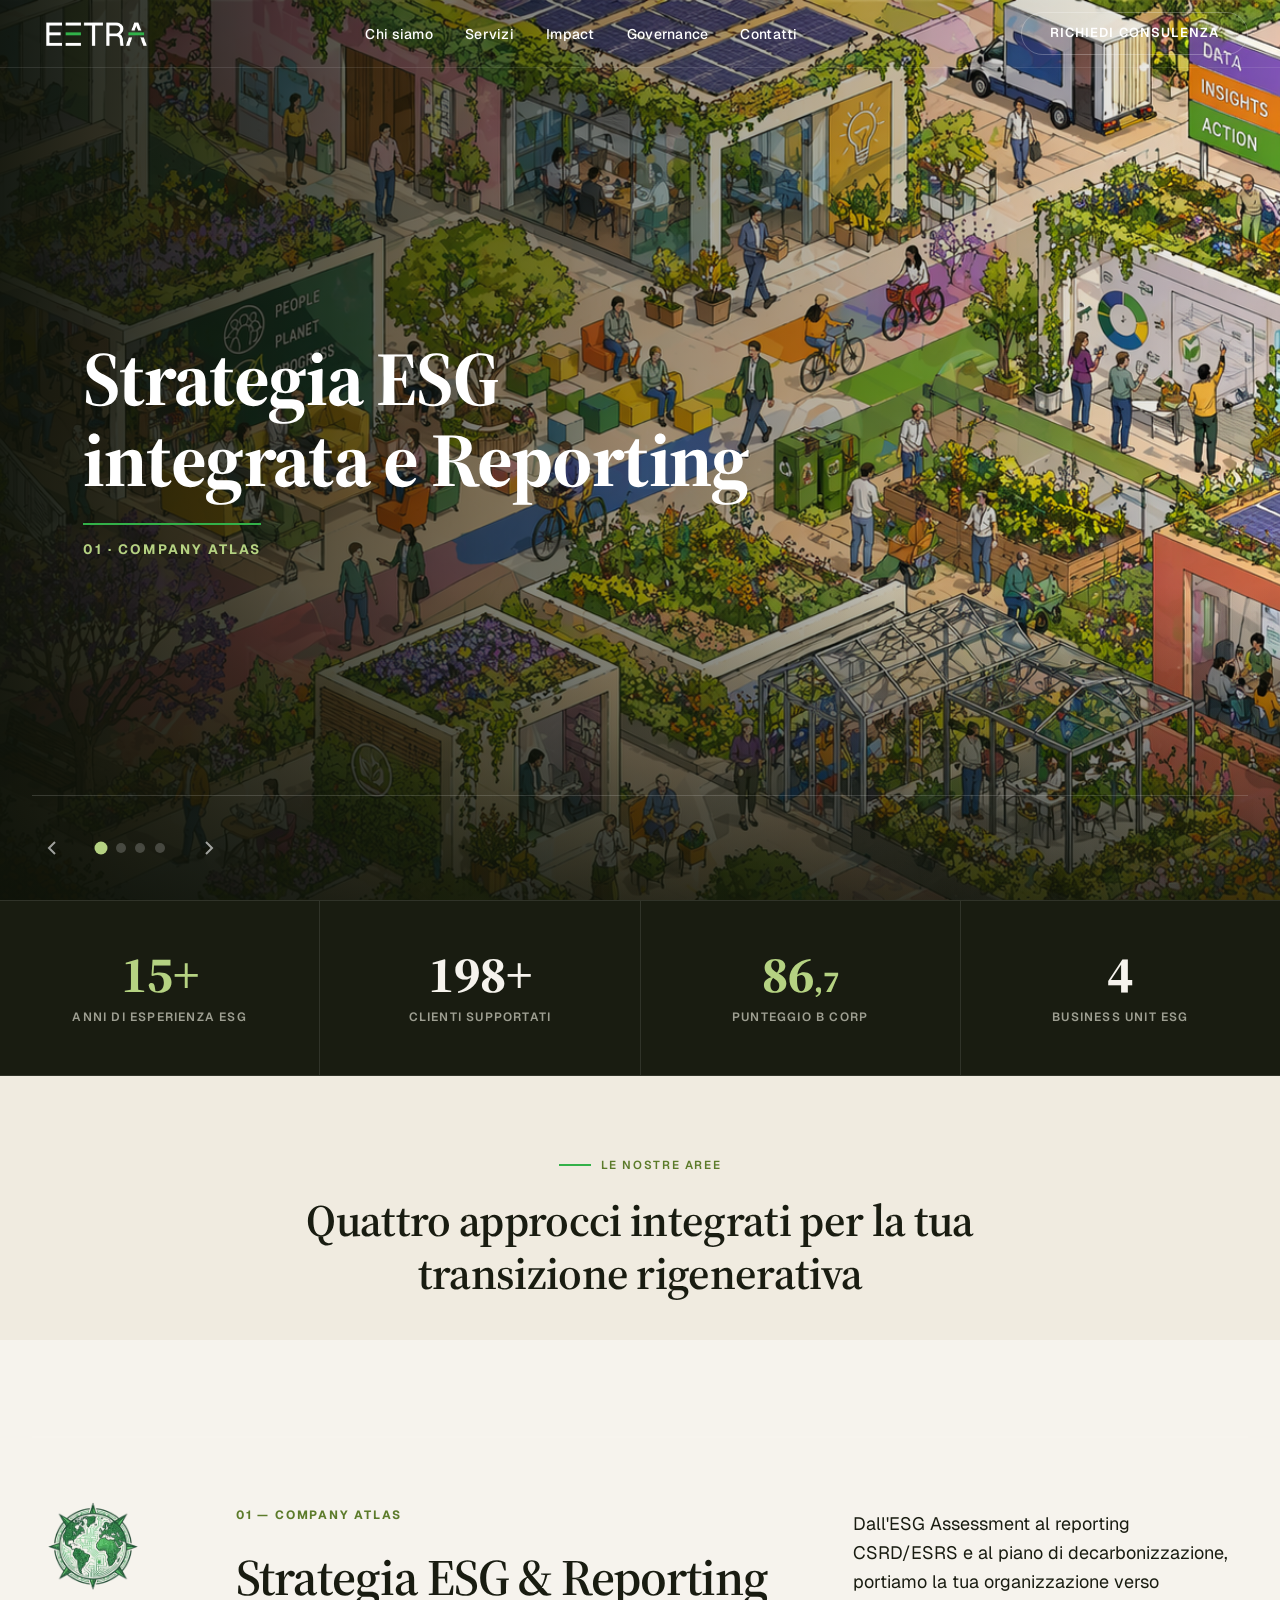
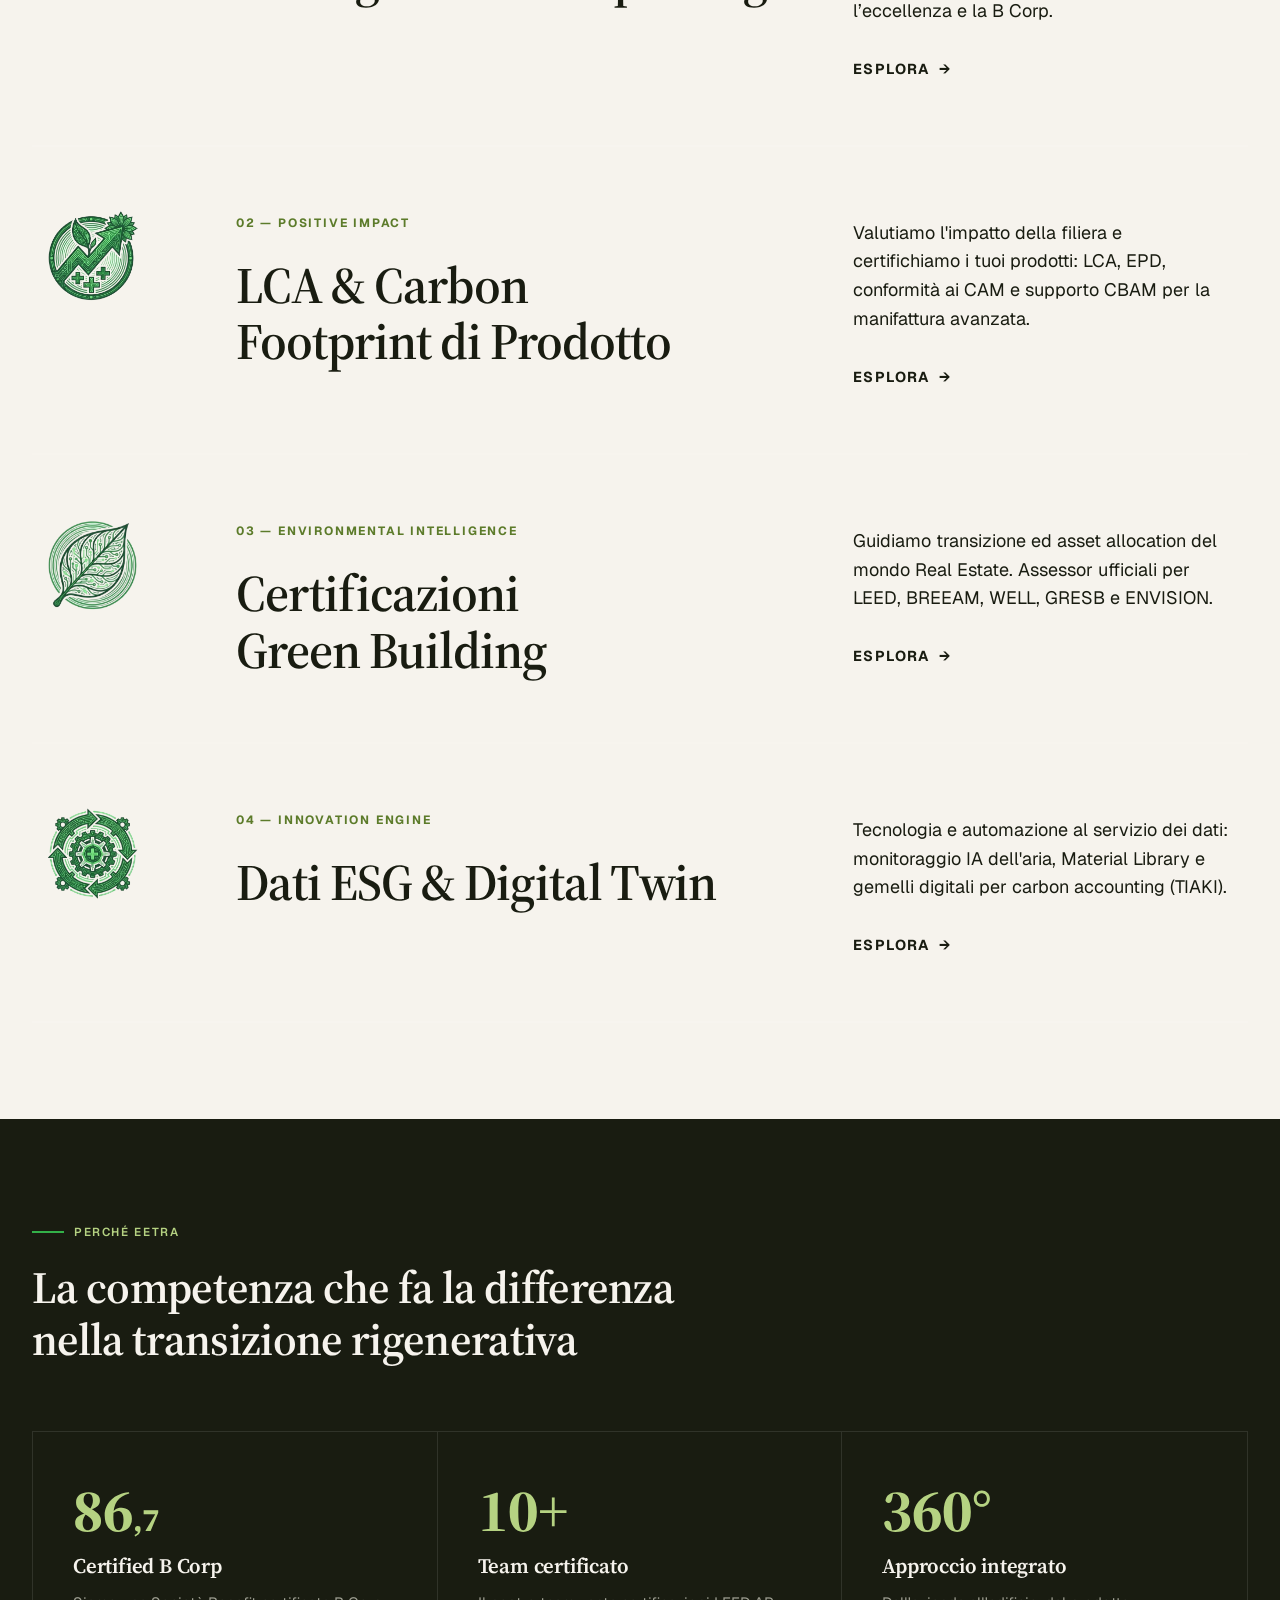
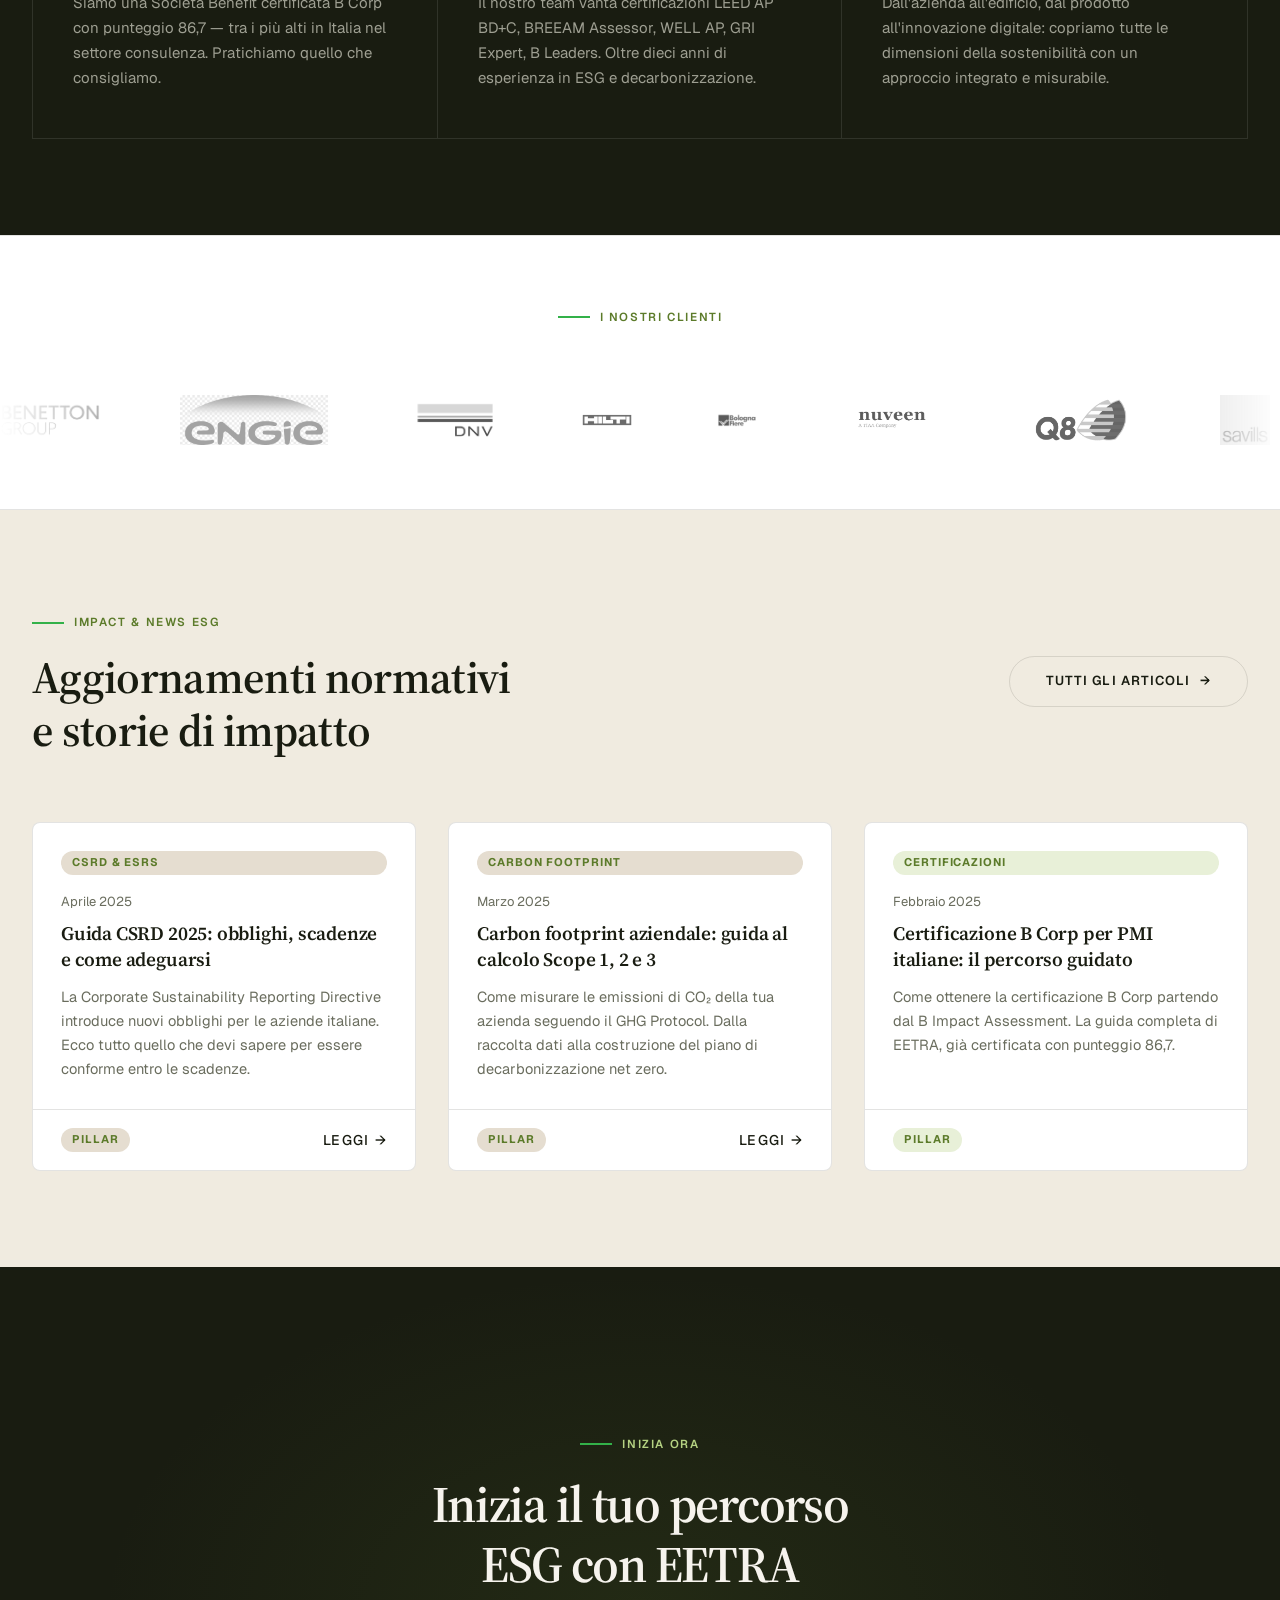
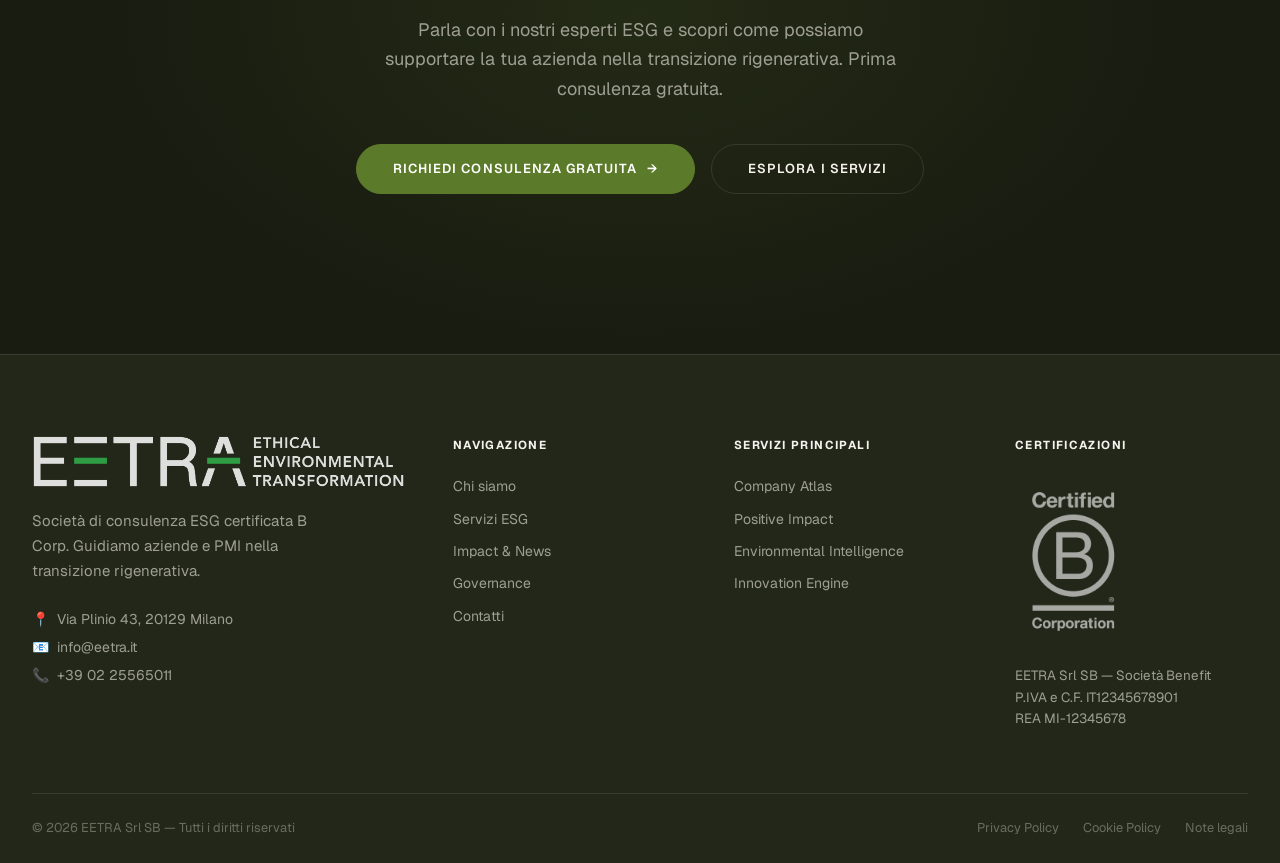
==== index.html @ 4701171f "Primo commit" ====
<!DOCTYPE html>
<html lang="it">

<head>
  <meta charset="UTF-8">
  <meta name="viewport" content="width=device-width, initial-scale=1.0">
  <title>EETRA</title>
  <meta name="description"
    content="EETRA è la società di consulenza ESG certificata B Corp che guida aziende e PMI nella transizione rigenerativa: CSRD, carbon footprint, certificazioni e reporting ESG.">
  <meta name="keywords"
    content="consulenza ESG, CSRD, carbon footprint, certificazione B Corp, LEED, BREEAM, sostenibilità aziendale, ESG reporting">
  <meta property="og:title" content="Consulenza ESG per Aziende e PMI | EETRA">
  <meta property="og:description"
    content="EETRA guida aziende e PMI nella transizione rigenerativa attraverso consulenza ESG, CSRD, certificazioni e formazione.">
  <meta property="og:type" content="website">
  <link rel="stylesheet" href="css/style.css">
  <link rel="icon" type="image/png" href="infosito/01_Loghi/Logo EETRA/GRAPHICHE SINGOLE-01.png">
</head>

<body>

  <!-- ============================================================
     NAVIGATION
     ============================================================ -->
  <nav class="nav" id="nav" role="navigation" aria-label="Navigazione principale">
    <div class="nav__inner">
      <a href="index.html" class="nav__logo" aria-label="EETRA — Home">
        <img src="infosito/01_Loghi/Logo EETRA/GRAPHICHE SINGOLE-02.png" alt="EETRA logo"
          onerror="this.src='infosito/01_Loghi/Logo EETRA/GRAPHICHE SINGOLE-01.png'">
      </a>
            <ul class="nav__links" role="list">
        <li><a href="chi-siamo.html" class="nav__link">Chi siamo</a></li>
        <li><a href="servizi.html" class="nav__link">Servizi</a></li>
        <li><a href="impact.html" class="nav__link">Impact</a></li>
        <li><a href="governance.html" class="nav__link">Governance</a></li>
        <li><a href="contatti.html" class="nav__link">Contatti</a></li>
      </ul>
      <a href="contatti.html" class="btn btn-primary nav__cta">Richiedi consulenza</a>
      <button class="nav__hamburger" id="hamburger" aria-label="Apri menu" aria-expanded="false">
        <span></span><span></span><span></span>
      </button>
    </div>
  </nav>

  <!-- Mobile menu -->
  <div class="nav__mobile" id="mobileMenu" role="dialog" aria-label="Menu mobile">
    <a href="chi-siamo.html" class="nav__mobile-link">Chi siamo</a>
    <a href="servizi.html" class="nav__mobile-link">Servizi</a>
    <a href="impact.html" class="nav__mobile-link">Impact</a>
    <a href="governance.html" class="nav__mobile-link">Governance</a>
    <a href="contatti.html" class="nav__mobile-link">Contatti</a>
    <div class="nav__mobile-cta" style="margin-top:2.5rem">
      <a href="contatti.html" class="btn btn-primary">Richiedi consulenza</a>
    </div>
  </div>

  <!-- ============================================================
     HERO — PURE SLIDER
     ============================================================ -->
  <section class="hero-fs" id="hero" aria-label="EETRA — Consulenza ESG per aziende">

    <!-- BACKGROUND SLIDER -->
    <div class="hero-fs__slider" aria-hidden="true">

      <!-- Slide 0 -->
      <div class="hero-fs__slide hero-fs__slide--active" data-index="0">
        <img src="infosito/hero.png" alt="ESG Strategy" loading="eager" style="object-position: center bottom;">
        <div class="hero-fs__overlay"></div>
        <div class="hero-fs__caption-center">
          <h2 class="hero-fs__caption-ttl">Strategia ESG integrata e Reporting</h2>
          <span class="hero-fs__tag">01 · Company Atlas</span>
        </div>
      </div>

      <!-- Slide 1 -->
      <div class="hero-fs__slide" data-index="1">
        <img src="https://images.unsplash.com/photo-1486406146926-c627a92ad1ab?w=1920&q=85&auto=format&fit=crop"
          alt="Green Buildings" loading="lazy">
        <div class="hero-fs__overlay"></div>
        <div class="hero-fs__caption-center">
          <h2 class="hero-fs__caption-ttl">Certificazioni LEED, BREEAM e WELL</h2>
          <span class="hero-fs__tag">02 · Environmental Intelligence</span>
        </div>
      </div>

      <!-- Slide 2 -->
      <div class="hero-fs__slide" data-index="2">
        <img src="https://images.unsplash.com/photo-1473341304170-971dccb5ac1e?w=1920&q=85&auto=format&fit=crop"
          alt="Decarbonization" loading="lazy">
        <div class="hero-fs__overlay"></div>
        <div class="hero-fs__caption-center">
          <h2 class="hero-fs__caption-ttl">Decarbonizzazione dei prodotti e LCA</h2>
          <span class="hero-fs__tag">03 · Positive Impact</span>
        </div>
      </div>

      <!-- Slide 3 -->
      <div class="hero-fs__slide" data-index="3">
        <img src="https://images.unsplash.com/photo-1451187580459-43490279c0fa?w=1920&q=85&auto=format&fit=crop"
          alt="Innovation" loading="lazy">
        <div class="hero-fs__overlay"></div>
        <div class="hero-fs__caption-center">
          <h2 class="hero-fs__caption-ttl">Gestione dati ESG e Carbon Digital Twin</h2>
          <span class="hero-fs__tag">04 · Innovation Engine</span>
        </div>
      </div>

    </div>

    <!-- FOREGROUND UI (Nav & Controls only) -->
    <div class="hero-fs__ui container">

      <!-- Top spacer for nav -->
      <div style="flex:1"></div>

      <!-- Bottom Bar (B Corp & slider controls) -->
      <div class="hero-fs__bottom">

        <!-- Controls -->
        <div class="hero-fs__controls">
          <button class="hero-fs__arrow" id="heroPrev" aria-label="Precedente">
            <svg width="24" height="24" viewBox="0 0 24 24" fill="none" stroke="currentColor" stroke-width="2">
              <polyline points="15 18 9 12 15 6"></polyline>
            </svg>
          </button>
          <div class="hero-fs__dots">
            <button class="hero-fs__dot hero-fs__dot--active" data-slide="0"></button>
            <button class="hero-fs__dot" data-slide="1"></button>
            <button class="hero-fs__dot" data-slide="2"></button>
            <button class="hero-fs__dot" data-slide="3"></button>
          </div>
          <button class="hero-fs__arrow" id="heroNext" aria-label="Successiva">
            <svg width="24" height="24" viewBox="0 0 24 24" fill="none" stroke="currentColor" stroke-width="2">
              <polyline points="9 18 15 12 9 6"></polyline>
            </svg>
          </button>
        </div>
      </div>

    </div>

  </section>

  <!-- Hero FS styles & script (inline for self-containment) -->
  <style>
    /* ---- Full Screen Hero Layout ---- */
    .hero-fs {
      position: relative;
      height: 100vh;
      min-height: 650px;
      width: 100%;
      display: flex;
      align-items: center;
      overflow: hidden;
      background: var(--dark);
    }

    /* Background Slider */
    .hero-fs__slider {
      position: absolute;
      inset: 0;
      z-index: 0;
    }

    .hero-fs__slide {
      position: absolute;
      inset: 0;
      opacity: 0;
      transition: opacity 1.2s ease-in-out;
      display: flex;
      align-items: center;
      justify-content: flex-start;
      padding: 0 4vw;
    }

    .hero-fs__slide--active {
      opacity: 1;
      z-index: 1;
    }

    .hero-fs__slide img {
      position: absolute;
      inset: 0;
      width: 100%;
      height: 100%;
      object-fit: cover;
      object-position: center;
      transform: scale(1.05);
      transition: transform 8s cubic-bezier(0.25, 0.46, 0.45, 0.94);
      z-index: -2;
    }

    .hero-fs__slide--active img {
      transform: scale(1);
    }

    /* Local Gradient per slide per far leggere il testo */
    .hero-fs__overlay {
      position: absolute;
      inset: 0;
      z-index: -1;
      background: linear-gradient(90deg,
          rgba(14, 18, 9, 0.95) 0%,
          rgba(14, 18, 9, 0.4) 50%,
          transparent 100%),
        linear-gradient(to top,
          rgba(14, 18, 9, 0.8) 0%,
          transparent 35%);
    }

    /* Single Text per Slide */
    .hero-fs__caption-center {
      position: relative;
      max-width: 800px;
      padding: 2rem;
      opacity: 0;
      transform: translateY(20px);
      transition: all 0.8s cubic-bezier(0.4, 0, 0.2, 1) 0.3s;
    }

    .hero-fs__slide--active .hero-fs__caption-center {
      opacity: 1;
      transform: translateY(0);
    }

    .hero-fs__tag {
      display: inline-block;
      font-size: 0.85rem;
      font-weight: 700;
      letter-spacing: 0.15em;
      text-transform: uppercase;
      color: var(--green-pale);
      margin-top: 1.5rem;
      border-top: 2px solid var(--green-hover);
      padding-top: 0.875rem;
    }

    .hero-fs__caption-ttl {
      font-family: var(--font-serif);
      font-size: clamp(2.5rem, 6vw, 5rem);
      font-weight: 700;
      color: #fff;
      line-height: 1.05;
      letter-spacing: -0.02em;
      text-wrap: balance;
    }

    /* Foreground UI (Bottom controls) */
    .hero-fs__ui {
      position: relative;
      z-index: 10;
      width: 100%;
      height: 100%;
      padding-top: 68px;
      /* nav height */
      display: flex;
      flex-direction: column;
      pointer-events: none;
      /* Let clicks pass through to slider if needed */
    }

    .hero-fs__bottom {
      display: flex;
      align-items: flex-end;
      justify-content: space-between;
      border-top: 1px solid rgba(255, 255, 255, 0.15);
      padding: 2rem 0;
      flex-wrap: wrap;
      gap: 2rem;
      pointer-events: auto;
      /* Re-enable clicks for controls */
    }

    .hero-fs__bcorp {
      display: flex;
      align-items: center;
      gap: 1rem;
    }

    .hero-fs__bcorp-img {
      height: 45px;
      width: auto;
      opacity: 0.9;
    }

    .hero-fs__bcorp-txt {
      font-size: 0.8rem;
      font-weight: 600;
      color: rgba(255, 255, 255, 0.7);
      letter-spacing: 0.05em;
    }

    .hero-fs__controls {
      display: flex;
      align-items: center;
      gap: 1.5rem;
    }

    .hero-fs__arrow {
      background: none;
      border: none;
      color: #fff;
      cursor: pointer;
      padding: 0.5rem;
      opacity: 0.6;
      transition: opacity 0.3s ease;
    }

    .hero-fs__arrow:hover {
      opacity: 1;
      color: var(--green-pale);
    }

    .hero-fs__dots {
      display: flex;
      gap: 0.6rem;
    }

    .hero-fs__dot {
      width: 10px;
      height: 10px;
      border-radius: 50%;
      background: rgba(255, 255, 255, 0.2);
      border: none;
      cursor: pointer;
      transition: all 0.3s ease;
      padding: 0;
    }

    .hero-fs__dot--active {
      background: var(--green-pale);
      transform: scale(1.3);
    }

    @media (max-width: 900px) {
      .hero-fs__overlay {
        background: linear-gradient(to top, rgba(14, 18, 9, 0.95) 0%, rgba(14, 18, 9, 0.5) 70%, transparent 100%);
      }

      .hero-fs__slide {
        align-items: flex-end;
        padding-bottom: 8rem;
        /* space for controls */
      }

      .hero-fs__bottom {
        flex-direction: column;
        align-items: flex-start;
      }
    }
  </style>

  <script>
    (function () {
      const TOTAL = 4;
      const INTERVAL = 5500;
      let current = 0;
      let timer = null;

      const slides = document.querySelectorAll('.hero-fs__slide');
      const dots = document.querySelectorAll('.hero-fs__dot');

      function goTo(idx) {
        slides[current].classList.remove('hero-fs__slide--active');
        dots[current].classList.remove('hero-fs__dot--active');

        current = (idx + TOTAL) % TOTAL;

        slides[current].classList.add('hero-fs__slide--active');
        dots[current].classList.add('hero-fs__dot--active');
      }

      function startAuto() {
        clearInterval(timer);
        timer = setInterval(() => goTo(current + 1), INTERVAL);
      }

      startAuto();

      dots.forEach(dot => {
        dot.addEventListener('click', () => {
          goTo(parseInt(dot.dataset.slide, 10));
          startAuto();
        });
      });

      document.getElementById('heroPrev')?.addEventListener('click', () => { goTo(current - 1); startAuto(); });
      document.getElementById('heroNext')?.addEventListener('click', () => { goTo(current + 1); startAuto(); });
    })();
  </script>

  <!-- ============================================================
     STATS BAR
     ============================================================ -->
  <section class="stats-bar th-dark" aria-label="Numeri chiave EETRA">
    <div class="stats-bar__grid">
      <div class="stats-bar__item fade-in">
        <div class="stats-bar__val">
          <span data-target="15" data-suffix="+" class="accent">0+</span>
        </div>
        <div class="stats-bar__lbl">Anni di esperienza ESG</div>
      </div>
      <div class="stats-bar__item fade-in delay-1">
        <div class="stats-bar__val">
          <span data-target="200" data-suffix="+">0+</span>
        </div>
        <div class="stats-bar__lbl">Clienti supportati</div>
      </div>
      <div class="stats-bar__item fade-in delay-2">
        <div class="stats-bar__val">
          <span class="accent">86<span style="font-size:0.6em; letter-spacing:-0.02em">,7</span></span>
        </div>
        <div class="stats-bar__lbl">Punteggio B Corp</div>
      </div>
      <div class="stats-bar__item fade-in delay-3">
        <div class="stats-bar__val">
          <span data-target="4" data-suffix="">0</span>
        </div>
        <div class="stats-bar__lbl">Business Unit ESG</div>
      </div>
    </div>
  </section>

  <!-- ============================================================
     BUSINESS UNITS
     ============================================================ -->
  <section aria-label="Le nostre aree di consulenza ESG">
    <div style="padding:4.5rem 0 2.5rem" class="th-cream">
      <div class="container text-center">
        <div class="sec-label" style="justify-content:center">
          <span>Le nostre aree</span>
        </div>
        <h2 class="t-h2 fade-up" style="color:var(--dark); max-width:700px; margin:0 auto">
          Quattro approcci integrati per la tua transizione rigenerativa
        </h2>
      </div>
    </div>

    <!-- ============================================================
     BUSINESS UNITS (Premium Editorial Rows)
     ============================================================ -->
    <section class="services-premium" aria-label="I nostri servizi">
      <div class="container">
        <div class="sp-list">

          <!-- Row 01 -->
          <a href="servizi.html#company-atlas" class="sp-row fade-up">
            <div class="sp-row__col-icon">
              <img src="infosito/company atlas (1).png" alt="Company Atlas" class="sp-row__icon" loading="lazy">
            </div>
            <div class="sp-row__col-title">
              <div class="sp-row__meta">01 — Company Atlas</div>
              <h3 class="sp-row__title">Strategia ESG &amp; Reporting</h3>
            </div>
            <div class="sp-row__col-desc">
              <p>Dall'ESG Assessment al reporting CSRD/ESRS e al piano di decarbonizzazione, portiamo la tua
                organizzazione verso l’eccellenza e la B Corp.</p>
              <span class="sp-row__link">Esplora <span class="arrow">→</span></span>
            </div>
          </a>

          <!-- Row 02 -->
          <a href="servizi.html#positive-impact" class="sp-row fade-up">
            <div class="sp-row__col-icon">
              <img src="infosito/positive impact.png" alt="Positive Impact" class="sp-row__icon" loading="lazy">
            </div>
            <div class="sp-row__col-title">
              <div class="sp-row__meta">02 — Positive Impact</div>
              <h3 class="sp-row__title">LCA &amp; Carbon Footprint di Prodotto</h3>
            </div>
            <div class="sp-row__col-desc">
              <p>Valutiamo l'impatto della filiera e certifichiamo i tuoi prodotti: LCA, EPD, conformità ai CAM e
                supporto CBAM per la manifattura avanzata.</p>
              <span class="sp-row__link">Esplora <span class="arrow">→</span></span>
            </div>
          </a>

          <!-- Row 03 -->
          <a href="servizi.html#environmental-intelligence" class="sp-row fade-up">
            <div class="sp-row__col-icon">
              <img src="infosito/environmental intelligence.png" alt="Environmental Intelligence" class="sp-row__icon"
                loading="lazy">
            </div>
            <div class="sp-row__col-title">
              <div class="sp-row__meta">03 — Environmental Intelligence</div>
              <h3 class="sp-row__title">Certificazioni Green Building</h3>
            </div>
            <div class="sp-row__col-desc">
              <p>Guidiamo transizione ed asset allocation del mondo Real Estate. Assessor ufficiali per LEED, BREEAM,
                WELL, GRESB e ENVISION.</p>
              <span class="sp-row__link">Esplora <span class="arrow">→</span></span>
            </div>
          </a>

          <!-- Row 04 -->
          <a href="servizi.html#innovation-engine" class="sp-row fade-up">
            <div class="sp-row__col-icon">
              <img src="infosito/innovation engine.png" alt="Innovation Engine" class="sp-row__icon" loading="lazy">
            </div>
            <div class="sp-row__col-title">
              <div class="sp-row__meta">04 — Innovation Engine</div>
              <h3 class="sp-row__title">Dati ESG &amp; Digital Twin</h3>
            </div>
            <div class="sp-row__col-desc">
              <p>Tecnologia e automazione al servizio dei dati: monitoraggio IA dell'aria, Material Library e gemelli
                digitali per carbon accounting (TIAKI).</p>
              <span class="sp-row__link">Esplora <span class="arrow">→</span></span>
            </div>
          </a>

        </div>
      </div>
    </section>

    <style>
      /* ---- Premium Horizontal Service List ---- */
      .services-premium {
        background: var(--off-white);
        padding: 6rem 0;
        color: var(--dark);
      }

      .sp-list {
        display: flex;
        flex-direction: column;
        border-bottom: 2px solid var(--border-dk);
      }

      .sp-row {
        display: grid;
        grid-template-columns: 140px 1.5fr 1fr;
        gap: 3rem;
        padding: 4rem 1rem;
        border-top: 2px solid var(--border-dk);
        text-decoration: none;
        color: inherit;
        transition: background 0.4s ease, padding-left 0.4s ease, padding-right 0.4s ease;
        align-items: flex-start;
        position: relative;
        overflow: hidden;
      }

      /* Interazione Hover: L'aroma premium */
      .sp-row:hover {
        background: var(--green-pale);
        padding-left: 2rem;
        padding-right: 0rem;
      }

      /* Colonna 1: Icona (Logo piccolo) */
      .sp-row__col-icon {
        display: flex;
        align-items: flex-start;
        justify-content: flex-start;
        height: 100%;
      }

      .sp-row__icon {
        max-width: 90px;
        height: auto;
        object-fit: contain;
        mix-blend-mode: multiply;
        /* Aiuta a fondere i loghi su sfondi chiari */
        transition: transform 0.5s cubic-bezier(0.4, 0, 0.2, 1);
      }

      .sp-row:hover .sp-row__icon {
        transform: scale(1.1) rotate(2deg);
      }

      /* Colonna 2: Titolo */
      .sp-row__col-title {
        display: flex;
        flex-direction: column;
        padding-top: 0.2rem;
      }

      .sp-row__meta {
        font-size: 0.75rem;
        font-weight: 700;
        text-transform: uppercase;
        letter-spacing: 0.15em;
        color: var(--green);
        margin-bottom: 1.5rem;
        font-family: var(--font-sans);
      }

      .sp-row:hover .sp-row__meta {
        color: var(--dark);
      }

      .sp-row__title {
        font-family: var(--font-serif);
        font-size: clamp(2.5rem, 4vw, 3.5rem);
        font-weight: 600;
        line-height: 1.1;
        letter-spacing: -0.02em;
        color: var(--dark);
        margin: 0;
        transition: color 0.4s ease;
        text-wrap: balance;
      }

      /* Colonna 3: Descrizione corta + Link */
      .sp-row__col-desc {
        display: flex;
        flex-direction: column;
        justify-content: flex-start;
        padding-top: 0.5rem;
      }

      .sp-row__col-desc p {
        font-size: 1.125rem;
        line-height: 1.6;
        color: var(--muted-md);
        margin-bottom: 2rem;
        margin-top: 0;
        max-width: 450px;
        transition: color 0.4s ease;
      }

      .sp-row:hover .sp-row__col-desc p {
        color: var(--dark);
      }

      .sp-row__link {
        font-family: var(--font-sans);
        font-size: 0.9rem;
        font-weight: 700;
        text-transform: uppercase;
        letter-spacing: 0.1em;
        display: inline-flex;
        align-items: center;
        gap: 0.5rem;
        color: var(--dark);
        position: relative;
      }

      .sp-row__link::after {
        content: '';
        position: absolute;
        bottom: -4px;
        left: 0;
        width: 0;
        height: 1px;
        background: currentColor;
        transition: width 0.4s cubic-bezier(0.4, 0, 0.2, 1);
      }

      .sp-row:hover .sp-row__link::after {
        width: 100%;
      }

      .sp-row__link .arrow {
        transition: transform 0.4s cubic-bezier(0.4, 0, 0.2, 1);
      }

      .sp-row:hover .sp-row__link .arrow {
        transform: translateX(8px);
      }

      /* Responsive */
      @media (max-width: 1024px) {
        .sp-row {
          grid-template-columns: 140px 1fr;
          gap: 2rem;
        }

        .sp-row__col-desc {
          grid-column: 2;
          padding-top: 0;
        }
      }

      @media (max-width: 768px) {
        .sp-row {
          grid-template-columns: 1fr;
          padding: 3rem 1rem;
          gap: 2rem;
        }

        .sp-row__icon {
          max-width: 70px;
        }

        .sp-row__meta {
          margin-bottom: 1rem;
        }

        .sp-row__title {
          font-size: 2.2rem;
        }

        .sp-row__col-desc {
          grid-column: 1;
        }

        .sp-row:hover {
          padding-left: 1.5rem;
        }
      }
    </style>
  </section>

  <!-- ============================================================
     WHY EETRA
     ============================================================ -->
  <section class="section th-dark" aria-label="Perché scegliere EETRA">
    <div class="container">
      <div class="sec-label sec-label--lt">
        <span>Perché EETRA</span>
      </div>
      <h2 class="t-h2 mb-8 fade-up" style="max-width:650px">
        La competenza che fa la differenza nella transizione rigenerativa
      </h2>
      <div class="why-grid fade-up">
        <div class="why-item">
          <div class="why-num">86<span style="font-size:0.55em">,7</span></div>
          <h3 class="why-title">Certified B Corp</h3>
          <p class="why-text">Siamo una Società Benefit certificata B Corp con punteggio 86,7 — tra i più alti in Italia
            nel settore consulenza. Pratichiamo quello che consigliamo.</p>
        </div>
        <div class="why-item">
          <div class="why-num">10+</div>
          <h3 class="why-title">Team certificato</h3>
          <p class="why-text">Il nostro team vanta certificazioni LEED AP BD+C, BREEAM Assessor, WELL AP, GRI Expert, B
            Leaders. Oltre dieci anni di esperienza in ESG e decarbonizzazione.</p>
        </div>
        <div class="why-item">
          <div class="why-num">360°</div>
          <h3 class="why-title">Approccio integrato</h3>
          <p class="why-text">Dall'azienda all'edificio, dal prodotto all'innovazione digitale: copriamo tutte le
            dimensioni della sostenibilità con un approccio integrato e misurabile.</p>
        </div>
      </div>
    </div>
  </section>

  <!-- ============================================================
     CLIENT TICKER
     ============================================================ -->
  <section class="ticker-wrap" aria-label="I nostri clienti" style="background: var(--white);">
    <div class="ticker-hd">
      <div class="sec-label" style="justify-content:center">
        <span>I nostri clienti</span>
      </div>
    </div>
    <div class="ticker-mask">
      <div class="ticker-track" aria-hidden="true">
        <!-- First set -->
        <img class="ticker-logo" src="infosito/01_Loghi/Loghi_Clienti/benetton-group_logo.png" alt="Benetton Group">
        <img class="ticker-logo" src="infosito/01_Loghi/Loghi_Clienti/ENGIE.png" alt="ENGIE">
        <img class="ticker-logo" src="infosito/01_Loghi/Loghi_Clienti/DNV Logo-800x400.png" alt="DNV">
        <img class="ticker-logo" src="infosito/01_Loghi/Loghi_Clienti/HILTI (1).png" alt="Hilti">
        <img class="ticker-logo" src="infosito/01_Loghi/Loghi_Clienti/BolognaFiere_logo.png" alt="Bologna Fiere">
        <img class="ticker-logo" src="infosito/01_Loghi/Loghi_Clienti/NUVEEN.png" alt="Nuveen">
        <img class="ticker-logo" src="infosito/01_Loghi/Loghi_Clienti/Q8 (1).png" alt="Q8">
        <img class="ticker-logo" src="infosito/01_Loghi/Loghi_Clienti/savills.png" alt="Savills">
        <img class="ticker-logo" src="infosito/01_Loghi/Loghi_Clienti/Systra.png" alt="Systra">
        <img class="ticker-logo" src="infosito/01_Loghi/Loghi_Clienti/IMQ.png" alt="IMQ">
        <img class="ticker-logo" src="infosito/01_Loghi/Loghi_Clienti/Carlo Ratti ASS_logo.jpg"
          alt="Carlo Ratti Associati">
        <img class="ticker-logo" src="infosito/01_Loghi/Loghi_Clienti/Coldwell-Banke.png" alt="Coldwell Banker">
        <img class="ticker-logo" src="infosito/01_Loghi/Loghi_Clienti/habitech.png" alt="Habitech">
        <img class="ticker-logo" src="infosito/01_Loghi/Loghi_Clienti/FinintSGR_logo.jpg" alt="Finint SGR">
        <img class="ticker-logo" src="infosito/01_Loghi/Loghi_Clienti/evora.png" alt="Evora">
        <img class="ticker-logo" src="infosito/01_Loghi/Loghi_Clienti/DREES and SOMMER.png" alt="Drees &amp; Sommer">
        <img class="ticker-logo" src="infosito/01_Loghi/Loghi_Clienti/Dussman.png" alt="Dussmann">
        <img class="ticker-logo" src="infosito/01_Loghi/Loghi_Clienti/sole 24 ore.png" alt="Sole 24 Ore">
        <img class="ticker-logo" src="infosito/01_Loghi/Loghi_Clienti/YARD REAAS.png" alt="YARD REAAS">
        <img class="ticker-logo" src="infosito/01_Loghi/Loghi_Clienti/Dussman.png" alt="Dussmann">
        <!-- Duplicate for infinite loop -->
        <img class="ticker-logo" src="infosito/01_Loghi/Loghi_Clienti/benetton-group_logo.png" alt="Benetton Group">
        <img class="ticker-logo" src="infosito/01_Loghi/Loghi_Clienti/ENGIE.png" alt="ENGIE">
        <img class="ticker-logo" src="infosito/01_Loghi/Loghi_Clienti/DNV Logo-800x400.png" alt="DNV">
        <img class="ticker-logo" src="infosito/01_Loghi/Loghi_Clienti/HILTI (1).png" alt="Hilti">
        <img class="ticker-logo" src="infosito/01_Loghi/Loghi_Clienti/BolognaFiere_logo.png" alt="Bologna Fiere">
        <img class="ticker-logo" src="infosito/01_Loghi/Loghi_Clienti/NUVEEN.png" alt="Nuveen">
        <img class="ticker-logo" src="infosito/01_Loghi/Loghi_Clienti/Q8 (1).png" alt="Q8">
        <img class="ticker-logo" src="infosito/01_Loghi/Loghi_Clienti/savills.png" alt="Savills">
        <img class="ticker-logo" src="infosito/01_Loghi/Loghi_Clienti/Systra.png" alt="Systra">
        <img class="ticker-logo" src="infosito/01_Loghi/Loghi_Clienti/IMQ.png" alt="IMQ">
        <img class="ticker-logo" src="infosito/01_Loghi/Loghi_Clienti/Carlo Ratti ASS_logo.jpg"
          alt="Carlo Ratti Associati">
        <img class="ticker-logo" src="infosito/01_Loghi/Loghi_Clienti/Coldwell-Banke.png" alt="Coldwell Banker">
        <img class="ticker-logo" src="infosito/01_Loghi/Loghi_Clienti/habitech.png" alt="Habitech">
        <img class="ticker-logo" src="infosito/01_Loghi/Loghi_Clienti/FinintSGR_logo.jpg" alt="Finint SGR">
        <img class="ticker-logo" src="infosito/01_Loghi/Loghi_Clienti/evora.png" alt="Evora">
        <img class="ticker-logo" src="infosito/01_Loghi/Loghi_Clienti/DREES and SOMMER.png" alt="Drees &amp; Sommer">
        <img class="ticker-logo" src="infosito/01_Loghi/Loghi_Clienti/Dussman.png" alt="Dussmann">
        <img class="ticker-logo" src="infosito/01_Loghi/Loghi_Clienti/sole 24 ore.png" alt="Sole 24 Ore">
        <img class="ticker-logo" src="infosito/01_Loghi/Loghi_Clienti/YARD REAAS.png" alt="YARD REAAS">
        <img class="ticker-logo" src="infosito/01_Loghi/Loghi_Clienti/Dussman.png" alt="Dussmann">
      </div>
    </div>
  </section>

  <!-- ============================================================
     IMPACT PREVIEW
     ============================================================ -->
  <section class="section th-cream" aria-label="Ultime notizie ESG da Impact">
    <div class="container">
      <div class="flex-between mb-8" style="flex-wrap:wrap; gap:1.5rem">
        <div>
          <div class="sec-label"><span>Impact &amp; News ESG</span></div>
          <h2 class="t-h2 fade-up" style="color:var(--dark)">
            Aggiornamenti normativi<br>e storie di impatto
          </h2>
        </div>
        <a href="impact.html" class="btn btn-outline-dk">
          Tutti gli articoli <span class="arrow">→</span>
        </a>
      </div>

      <div class="grid-3">
        <!-- Article 1 -->
        <div class="impact-card fade-up">
          <div class="impact-card__body">
            <span class="impact-card__cat">CSRD &amp; ESRS</span>
            <p class="impact-card__date">Aprile 2025</p>
            <h3 class="impact-card__title">Guida CSRD 2025: obblighi, scadenze e come adeguarsi</h3>
            <p class="impact-card__exc">La Corporate Sustainability Reporting Directive introduce nuovi obblighi per le
              aziende italiane. Ecco tutto quello che devi sapere per essere conforme entro le scadenze.</p>
          </div>
          <div class="impact-card__ft">
            <span class="impact-card__cat" style="margin:0">Pillar</span>
            <a href="impact.html" class="btn btn-ghost-dk" style="font-size:0.875rem">Leggi <span
                class="arrow">→</span></a>
          </div>
        </div>

        <!-- Article 2 -->
        <div class="impact-card fade-up delay-1">
          <div class="impact-card__body">
            <span class="impact-card__cat">Carbon Footprint</span>
            <p class="impact-card__date">Marzo 2025</p>
            <h3 class="impact-card__title">Carbon footprint aziendale: guida al calcolo Scope 1, 2 e 3</h3>
            <p class="impact-card__exc">Come misurare le emissioni di CO₂ della tua azienda seguendo il GHG Protocol.
              Dalla raccolta dati alla costruzione del piano di decarbonizzazione net zero.</p>
          </div>
          <div class="impact-card__ft">
            <span class="impact-card__cat" style="margin:0; background:var(--cream-2)">Pillar</span>
            <a href="impact.html" class="btn btn-ghost-dk" style="font-size:0.875rem">Leggi <span
                class="arrow">→</span></a>
          </div>
        </div>

        <!-- Article 3 -->
        <div class="impact-card fade-up delay-2">
          <div class="impact-card__body">
            <span class="impact-card__cat" style="background:#e8f0d8">Certificazioni</span>
            <p class="impact-card__date">Febbraio 2025</p>
            <h3 class="impact-card__title">Certificazione B Corp per PMI italiane: il percorso guidato</h3>
            <p class="impact-card__exc">Come ottenere la certificazione B Corp partendo dal B Impact Assessment. La
              guida completa di EETRA, già certificata con punteggio 86,7.</p>
          </div>
          <div class="impact-card__ft">
            <span class="impact-card__cat" style="margin:0; background:#e8f0d8; color:var(--green)">Pillar</span>
          </div>
        </div>
      </div>
    </div>
  </section>

  <!-- ============================================================
     CTA FINALE
     ============================================================ -->
  <section class="section-xl th-dark cta-sec" aria-label="Contatta EETRA">
    <div class="cta-sec__bg" aria-hidden="true"></div>
    <div class="container cta-sec__content">
      <div class="sec-label sec-label--lt" style="justify-content:center"><span>Inizia ora</span></div>
      <h2 class="cta-sec__title fade-up">
        Inizia il tuo percorso<br>ESG con EETRA
      </h2>
      <p class="cta-sec__sub fade-up delay-1">
        Parla con i nostri esperti ESG e scopri come possiamo supportare la tua azienda nella transizione rigenerativa.
        Prima consulenza gratuita.
      </p>
      <div class="cta-sec__btns fade-up delay-2">
        <a href="contatti.html" class="btn btn-primary">Richiedi consulenza gratuita <span class="arrow">→</span></a>
        <a href="servizi.html" class="btn btn-outline">Esplora i servizi</a>
      </div>
    </div>
  </section>

  <!-- ============================================================
     FOOTER
     ============================================================ -->
  <footer class="footer" role="contentinfo">
    <div class="container">
      <div class="footer__grid">

        <!-- Col 1: Logo + Info -->
        <div>
          <img src="infosito/01_Loghi/Logo EETRA/GRAPHICHE SINGOLE-04.png" alt="EETRA" class="footer__logo-img"
            onerror="this.src='infosito/01_Loghi/Logo EETRA/GRAPHICHE SINGOLE-01.png'">
          <p class="footer__tagline">
            Società di consulenza ESG certificata B Corp. Guidiamo aziende e PMI nella transizione rigenerativa.
          </p>
          <div class="footer__contact-row">
            <span>📍</span>
            <span>Via Plinio 43, 20129 Milano</span>
          </div>
          <div class="footer__contact-row">
            <span>📧</span>
            <a href="mailto:info@eetra.it">info@eetra.it</a>
          </div>
          <div class="footer__contact-row">
            <span>📞</span>
            <a href="tel:+390225565011">+39 02 25565011</a>
          </div>
        </div>

        <!-- Col 2: Navigation -->
        <div>
          <p class="footer__col-ttl">Navigazione</p>
          <nav class="footer__nav" aria-label="Footer navigation">
            <a href="chi-siamo.html">Chi siamo</a>
            <a href="servizi.html">Servizi ESG</a>
            <a href="impact.html">Impact &amp; News</a>
            <a href="governance.html">Governance</a>
            <a href="contatti.html">Contatti</a>
          </nav>
        </div>

        <!-- Col 3: Servizi -->
        <div>
          <p class="footer__col-ttl">Servizi principali</p>
          <nav class="footer__nav" aria-label="Footer servizi">
            <a href="servizi.html#company-atlas">Company Atlas</a>
            <a href="servizi.html#positive-impact">Positive Impact</a>
            <a href="servizi.html#environmental-intelligence">Environmental Intelligence</a>
            <a href="servizi.html#innovation-engine">Innovation Engine</a>
          </nav>
        </div>

        <!-- Col 4: Certificazioni -->
        <div>
          <p class="footer__col-ttl">Certificazioni</p>
          <div class="footer__cert-row">
            <img class="footer__cert-img" src="infosito/01_Loghi/Loghi_Accreditamenti Personali/B Leaders/b corp bianco.png" alt="B Corp Certified">
          </div>
          <p style="font-size:0.8375rem; margin-top:1.25rem; line-height:1.6; color:var(--muted-lt)">
            EETRA Srl SB — Società Benefit<br>
            P.IVA e C.F. IT12345678901<br>
            REA MI-12345678
          </p>
        </div>

      </div>

      <!-- Bottom bar -->
      <div class="footer__bottom">
        <span class="footer__copy">© 2026 EETRA Srl SB — Tutti i diritti riservati</span>
        <div class="footer__legal">
          <a href="#">Privacy Policy</a>
          <a href="#">Cookie Policy</a>
          <a href="#">Note legali</a>
        </div>
      </div>
    </div>
  </footer>

  <style>
    /* Mini inline responsive fix */
    @media (max-width:768px) {
      .responsive-split {
        grid-template-columns: 1fr !important;
        gap: 3rem !important;
      }
    }


  </style>

  <script src="js/main.js"></script>
</body>

</html>
---- css/style.css ----
/* ============================================================
 * EETRA — Design System
 * Palette: Olive Dark | Brand Green | Cream
 * Fonts: Source Serif 4 · Geist · Ronzino
 * Inspired by: usefulprojects.co.uk
 * ============================================================ */

/* ---------- FONT FACES ---------- */
@font-face {
  font-family: 'SourceSerif4';
  src: url('../infosito/00_Fonts/SourceSerif4Variable-Roman.otf') format('opentype');
  font-weight: 100 900;
  font-style: normal;
  font-display: swap;
}

@font-face {
  font-family: 'SourceSerif4';
  src: url('../infosito/00_Fonts/SourceSerif4Variable-Italic.otf') format('opentype');
  font-weight: 100 900;
  font-style: italic;
  font-display: swap;
}

@font-face {
  font-family: 'Geist';
  src: url('../infosito/00_Fonts/Geist/Geist-VariableFont_wght.ttf') format('truetype');
  font-weight: 100 900;
  font-display: swap;
}

@font-face {
  font-family: 'Ronzino';
  src: url('../infosito/00_Fonts/Ronzino-Regular.otf') format('opentype');
  font-weight: 400;
  font-display: swap;
}

@font-face {
  font-family: 'Ronzino';
  src: url('../infosito/00_Fonts/Ronzino-Medium.otf') format('opentype');
  font-weight: 500;
  font-display: swap;
}

@font-face {
  font-family: 'Ronzino';
  src: url('../infosito/00_Fonts/Ronzino-Bold.otf') format('opentype');
  font-weight: 700;
  font-display: swap;
}

/* ---------- DESIGN TOKENS ---------- */
:root {
  --dark: #191C11;
  --dark-2: #23271A;
  --dark-3: #2E3320;
  --green: #5C7B2A;
  --green-hover: #33b149;
  --green-pale: #B5D282;
  --cream: #F0EBE0;
  --cream-2: #E5DDD0;
  --off-white: #F6F3ED;
  --white: #FFFFFF;
  --muted-dk: #6A6D5E;
  --muted-lt: #9E9F92;
  --border-dk: rgba(255, 255, 255, 0.10);
  --border-lt: rgba(25, 28, 17, 0.12);
  --font-serif: 'SourceSerif4', Georgia, serif;
  --font-sans: 'Geist', 'Inter', system-ui, sans-serif;
  --font-disp: 'Ronzino', Georgia, serif;
  --container: 1280px;
  --pad: 2rem;
  --tr: 300ms cubic-bezier(0.4, 0, 0.2, 1);
  --tr-slow: 600ms cubic-bezier(0.4, 0, 0.2, 1);
  --r-sm: 4px;
  --r-md: 8px;
  --r-lg: 16px;
}

/* ---------- RESET ---------- */
*,
*::before,
*::after {
  box-sizing: border-box;
  margin: 0;
  padding: 0;
}

html {
  font-size: 16px;
  scroll-behavior: smooth;
  -webkit-font-smoothing: antialiased;
}

body {
  font-family: var(--font-sans);
  background: var(--dark);
  color: var(--off-white);
  line-height: 1.6;
  overflow-x: hidden;
}

img,
svg,
video {
  display: block;
  max-width: 100%;
  height: auto;
}

a {
  color: inherit;
  text-decoration: none;
}

ul,
ol {
  list-style: none;
}

button {
  cursor: pointer;
  border: none;
  background: none;
  font: inherit;
}

/* ---------- TYPOGRAPHY ---------- */
h1,
.t-h1 {
  font-family: var(--font-serif);
  font-size: clamp(2.6rem, 5.5vw, 6rem);
  font-weight: 600;
  line-height: 1.08;
  letter-spacing: -0.025em;
}

h2,
.t-h2 {
  font-family: var(--font-serif);
  font-size: clamp(2rem, 3.5vw, 3.5rem);
  font-weight: 600;
  line-height: 1.18;
  letter-spacing: -0.015em;
}

h3,
.t-h3 {
  font-family: var(--font-serif);
  font-size: clamp(1.35rem, 2vw, 2rem);
  font-weight: 600;
  line-height: 1.3;
  letter-spacing: -0.01em;
}

h4,
.t-h4 {
  font-family: var(--font-sans);
  font-size: 1.0625rem;
  font-weight: 600;
  line-height: 1.4;
}

p {
  line-height: 1.7;
}

/* ---------- LAYOUT ---------- */
.container {
  max-width: var(--container);
  margin: 0 auto;
  padding: 0 var(--pad);
}

.container-2 {
  max-width: var(--container);
  margin: 0 auto;
  padding: 0 var(--pad);
}

.section {
  padding-top: 6rem;
  padding-bottom: 6rem;
}

.section-sm {
  padding: 3.5rem 0;
}

.section-xl {
  padding: 10rem 0;
}

/* Themes */
.th-dark {
  background: var(--dark);
  color: var(--off-white);
}

.th-dark2 {
  background: var(--dark-2);
  color: var(--off-white);
}

.th-dark3 {
  background: var(--dark-3);
  color: var(--off-white);
}

.th-cream {
  background: var(--cream);
  color: var(--dark);
}

.th-white {
  background: var(--off-white);
  color: var(--dark);
}

/* Grids */
.grid-2 {
  display: grid;
  grid-template-columns: repeat(2, 1fr);
  gap: 2rem;
}

.grid-3 {
  display: grid;
  grid-template-columns: repeat(3, 1fr);
  gap: 2rem;
}

.grid-4 {
  display: grid;
  grid-template-columns: repeat(4, 1fr);
  gap: 2rem;
}

/* Flex helpers */
.flex {
  display: flex;
}

.flex-center {
  display: flex;
  align-items: center;
  justify-content: center;
}

.flex-between {
  display: flex;
  align-items: center;
  justify-content: space-between;
}

.flex-wrap {
  flex-wrap: wrap;
}

.gap-1 {
  gap: 0.5rem;
}

.gap-2 {
  gap: 1rem;
}

.gap-3 {
  gap: 1.5rem;
}

.gap-4 {
  gap: 2rem;
}

/* ---------- SECTION LABEL ---------- */
.sec-label {
  display: inline-flex;
  align-items: center;
  gap: 0.625rem;
  margin-bottom: 1.25rem;
}

.sec-label::before {
  content: '';
  display: block;
  width: 2rem;
  height: 2px;
  background: var(--green-hover);
  flex-shrink: 0;
}

.sec-label span {
  font-family: var(--font-sans);
  font-size: 0.725rem;
  font-weight: 600;
  letter-spacing: 0.14em;
  text-transform: uppercase;
  color: var(--green);
}

.sec-label--lt::before {
  background: var(--green-hover);
}

.sec-label--lt span {
  color: var(--green-pale);
}

/* ---------- DIVIDERS ---------- */
.hr-dk {
  border: none;
  border-top: 1px solid var(--border-dk);
  margin: 0;
}

.hr-lt {
  border: none;
  border-top: 1px solid var(--border-lt);
  margin: 0;
}

/* ---------- BUTTONS ---------- */
.btn {
  display: inline-flex;
  align-items: center;
  justify-content: center;
  gap: 0.625rem;
  padding: 0.875rem 2.25rem;
  border-radius: 100px;
  font-family: var(--font-sans);
  font-size: 0.8125rem;
  font-weight: 600;
  text-transform: uppercase;
  letter-spacing: 0.08em;
  transition: all 0.4s cubic-bezier(0.4, 0, 0.2, 1);
  cursor: pointer;
  white-space: nowrap;
  border: 1px solid transparent;
}

.btn-primary {
  background: var(--green);
  color: var(--white);
  border-color: var(--green);
}

.btn-primary:hover {
  background: var(--green-pale);
  color: var(--dark);
  border-color: var(--green-pale);
  transform: translateY(-2px);
  box-shadow: 0 8px 24px rgba(197, 217, 156, 0.15);
}

.btn-outline {
  background: transparent;
  color: var(--off-white);
  border-color: var(--border-dk);
}

.btn-outline:hover {
  border-color: var(--green);
  color: var(--green-pale);
  transform: translateY(-1px);
}

.btn-outline-dk {
  background: transparent;
  color: var(--dark);
  border-color: var(--border-lt);
}

.btn-outline-dk:hover {
  border-color: var(--green);
  color: var(--green);
}

.btn-ghost {
  padding: 0;
  color: var(--off-white);
  border: none;
  gap: 0.375rem;
  font-size: 0.9rem;
  font-weight: 500;
}

.btn-ghost:hover {
  color: var(--green-pale);
  gap: 0.625rem;
}

.btn-ghost-dk {
  padding: 0;
  color: var(--dark);
  border: none;
  gap: 0.375rem;
  font-size: 0.9rem;
  font-weight: 500;
}

.btn-ghost-dk:hover {
  color: var(--green);
  gap: 0.625rem;
}

.btn .arrow {
  transition: transform var(--tr);
}

.btn:hover .arrow {
  transform: translateX(4px);
}

/* ---------- NAVIGATION ---------- */
.nav {
  position: fixed;
  top: 0;
  left: 0;
  right: 0;
  z-index: 1000;
  transition: background var(--tr), box-shadow var(--tr);
}

.nav--scrolled {
  background: rgba(25, 28, 17, 0.95);
  backdrop-filter: blur(20px);
  -webkit-backdrop-filter: blur(20px);
  box-shadow: 0 1px 0 var(--border-dk);
}

.nav__inner {
  display: flex;
  align-items: center;
  justify-content: space-between;
  height: 68px;
  padding: 0 2rem;
  border-bottom: 1px solid var(--border-dk);
}

.nav__logo img {
  height: 130px;
  width: auto;
  transition: height 0.3s ease;
}

.nav__links {
  display: flex;
  align-items: center;
  gap: 2rem;

}

.nav__link {
  font-size: 0.875rem;
  font-weight: 500;
  color: #ffffff;
  letter-spacing: 0.02em;
  transition: color var(--tr);
}

.nav__link:hover,
.nav__link.active {
  color: var(--green-hover);
}

.nav__cta {
  margin-left: 1.25rem;
}

/* Refined Header CTA */
.nav__cta.btn-primary {
  background: transparent;
  color: #ffffff;
  border-color: rgba(255, 255, 255, 0.25);
  padding: 0.65rem 1.75rem;
  /* slightly tighter in the nav */
}

.nav__cta.btn-primary:hover {
  background: var(--green-hover);
  color: var(--dark);
  border-color: var(--green-hover);
  box-shadow: 0 8px 24px rgba(197, 217, 156, 0.2);
}

.nav__hamburger {
  display: none;
  flex-direction: column;
  gap: 5px;
  cursor: pointer;
  padding: 4px;
  background: none;
  border: none;
}

.nav__hamburger span {
  display: block;
  width: 24px;
  height: 1.5px;
  background: var(--off-white);
  transition: all var(--tr);
}

/* Mobile full-screen menu */
.nav__mobile {
  display: none;
  position: fixed;
  inset: 0;
  background: var(--dark);
  z-index: 999;
  padding: 6rem 2rem 2rem;
  flex-direction: column;
}

.nav__mobile.open {
  display: flex;
}

.nav__mobile-link {
  display: block;
  font-family: var(--font-serif);
  font-size: 2.25rem;
  font-weight: 600;
  color: var(--off-white);
  padding: 1rem 0;
  border-bottom: 1px solid var(--border-dk);
  transition: color var(--tr);
  letter-spacing: -0.02em;
}

.nav__mobile-link:hover {
  color: var(--green-pale);
}

.nav__mobile-cta {
  margin-top: 2.5rem;
}

/* ---------- HERO ---------- */
.hero {
  min-height: 100vh;
  display: flex;
  align-items: center;
  position: relative;
  overflow: hidden;
  background: var(--dark);
  padding-top: 68px;
}

.hero__bg {
  position: absolute;
  inset: 0;
  background:
    radial-gradient(ellipse 60% 60% at 75% 40%, rgba(92, 123, 42, 0.13) 0%, transparent 60%),
    radial-gradient(ellipse 40% 50% at 20% 80%, rgba(92, 123, 42, 0.07) 0%, transparent 55%);
  pointer-events: none;
}

.hero__content {
  position: relative;
  z-index: 1;
  padding: 5rem 0 6rem;
}

.hero__eyebrow {
  display: inline-flex;
  align-items: center;
  gap: 0.75rem;
  margin-bottom: 2rem;
}

.hero__eyebrow::before {
  content: '';
  display: block;
  width: 2.5rem;
  height: 2px;
  background: var(--green-hover);
}

.hero__eyebrow span {
  font-size: 0.75rem;
  font-weight: 600;
  letter-spacing: 0.13em;
  text-transform: uppercase;
  color: var(--green-pale);
}

.hero__title {
  font-family: var(--font-serif);
  font-size: clamp(2.8rem, 5.5vw, 6.5rem);
  font-weight: 600;
  line-height: 1.07;
  letter-spacing: -0.028em;
  color: var(--off-white);
  max-width: 960px;
  margin-bottom: 1.75rem;
}

.hero__title em {
  font-style: italic;
  color: var(--green-pale);
}

.hero__sub {
  font-size: 1.125rem;
  line-height: 1.65;
  color: var(--muted-lt);
  max-width: 580px;
  margin-bottom: 2.5rem;
}

.hero__actions {
  display: flex;
  gap: 1rem;
  flex-wrap: wrap;
  align-items: center;
}

.hero__badge {
  display: flex;
  align-items: center;
  gap: 1.25rem;
  margin-top: 4.5rem;
  padding-top: 2.5rem;
  border-top: 1px solid var(--border-dk);
}

.hero__badge-img {
  height: 56px;
  width: auto;
  opacity: 0.85;
}

.hero__badge-text {
  font-size: 0.875rem;
  color: var(--muted-lt);
  line-height: 1.55;
}

.hero__badge-text strong {
  display: block;
  color: var(--off-white);
  font-weight: 600;
  margin-bottom: 0.15rem;
}

/* ---------- STATS BAR ---------- */
.stats-bar {
  border-top: 1px solid var(--border-dk);
  border-bottom: 1px solid var(--border-dk);
}

.stats-bar__grid {
  display: grid;
  grid-template-columns: repeat(4, 1fr);
  background: var(--border-dk);
  gap: 1px;
}

.stats-bar__item {
  background: var(--dark);
  padding: 3rem 2rem;
  text-align: center;
}

.stats-bar__val {
  font-family: var(--font-serif);
  font-size: clamp(2.5rem, 4vw, 4rem);
  font-weight: 700;
  color: var(--off-white);
  line-height: 1;
  margin-bottom: 0.5rem;
}

.stats-bar__val .accent {
  color: var(--green-pale);
}

.stats-bar__lbl {
  font-size: 0.75rem;
  font-weight: 600;
  letter-spacing: 0.1em;
  text-transform: uppercase;
  color: var(--muted-lt);
}

/* ---------- BUSINESS UNIT CARDS ---------- */
.bu-block {}

.bu-card {
  display: grid;
  grid-template-columns: 1fr 1fr;
  min-height: 520px;
  border-bottom: 1px solid var(--border-lt);
}

.bu-card:last-child {
  border-bottom: none;
}

.bu-card--rev .bu-card__img {
  order: 2;
}

.bu-card--rev .bu-card__body {
  order: 1;
}

.bu-card__img {
  position: relative;
  overflow: hidden;
  min-height: 380px;
}

.bu-card__img img {
  width: 100%;
  height: 100%;
  object-fit: cover;
  transition: transform var(--tr-slow);
}

.bu-card:hover .bu-card__img img {
  transform: scale(1.04);
}

.bu-card__body {
  padding: 4rem 4.5rem;
  display: flex;
  flex-direction: column;
  justify-content: center;
}

.bu-card--cream .bu-card__body {
  background: var(--cream);
  color: var(--dark);
}

.bu-card--white .bu-card__body {
  background: var(--off-white);
  color: var(--dark);
}

.bu-tag {
  display: inline-flex;
  align-items: center;
  gap: 0.5rem;
  font-size: 0.725rem;
  font-weight: 600;
  letter-spacing: 0.12em;
  text-transform: uppercase;
  color: var(--green);
  margin-bottom: 1.25rem;
}

.bu-tag::before {
  content: '';
  display: block;
  width: 1.5rem;
  height: 2px;
  background: var(--green-hover);
}

.bu-card__title {
  font-family: var(--font-serif);
  font-size: clamp(1.6rem, 2.5vw, 2.5rem);
  font-weight: 600;
  line-height: 1.2;
  letter-spacing: -0.015em;
  color: var(--dark);
  margin-bottom: 1.25rem;
}

.bu-card__desc {
  font-size: 1rem;
  line-height: 1.72;
  color: var(--muted-dk);
  margin-bottom: 1.75rem;
}

.bu-pills {
  display: flex;
  flex-wrap: wrap;
  gap: 0.5rem;
  margin-bottom: 2rem;
}

.pill {
  display: inline-block;
  padding: 0.25rem 0.75rem;
  border: 1px solid var(--border-lt);
  border-radius: 100px;
  font-size: 0.75rem;
  font-weight: 500;
  color: var(--muted-dk);
  transition: all var(--tr);
}

.pill:hover {
  border-color: var(--green);
  color: var(--green);
}

/* ---------- WHY EETRA ---------- */
.why-grid {
  display: grid;
  grid-template-columns: repeat(3, 1fr);
  border: 1px solid var(--border-dk);
}

.why-item {
  padding: 3rem 2.5rem;
  border-right: 1px solid var(--border-dk);
  transition: background var(--tr);
}

.why-item:last-child {
  border-right: none;
}

.why-item:hover {
  background: var(--dark-2);
}

.why-num {
  font-family: var(--font-serif);
  font-size: 3.75rem;
  font-weight: 700;
  color: var(--green-pale);
  line-height: 1;
  margin-bottom: 0.75rem;
}

.why-title {
  font-family: var(--font-serif);
  font-size: 1.3rem;
  font-weight: 600;
  color: var(--off-white);
  margin-bottom: 0.75rem;
  letter-spacing: -0.01em;
}

.why-text {
  font-size: 0.9375rem;
  color: var(--muted-lt);
  line-height: 1.65;
}

/* ---------- CLIENT TICKER ---------- */
.ticker-wrap {
  padding: 4rem 0;
  overflow: hidden;
  border-top: 1px solid var(--border-lt);
  border-bottom: 1px solid var(--border-lt);
}

.ticker-hd {
  text-align: center;
  margin-bottom: 3rem;
}

.ticker-mask {
  overflow: hidden;
  -webkit-mask-image: linear-gradient(to right, transparent, black 10%, black 90%, transparent);
  mask-image: linear-gradient(to right, transparent, black 10%, black 90%, transparent);
}

.ticker-track {
  display: flex;
  gap: 5rem;
  width: max-content;
  animation: ticker 60s linear infinite;
  align-items: center;
}

.ticker-track:hover {
  animation-play-state: paused;
}

@keyframes ticker {
  from {
    transform: translateX(0);
  }

  to {
    transform: translateX(-50%);
  }
}

.ticker-logo {
  height: 50px;
  width: auto;
  max-width: 150px;
  object-fit: contain;
  opacity: 0.8;
  filter: grayscale(1);
  transition: all var(--tr);
  flex-shrink: 0;
}

.ticker-logo:hover {
  opacity: 1;
  filter: grayscale(0);
}

/* ---------- IMPACT CARDS ---------- */
.impact-card {
  background: var(--white);
  border: 1px solid var(--border-lt);
  border-radius: var(--r-md);
  overflow: hidden;
  display: flex;
  flex-direction: column;
  transition: all var(--tr);
}

.impact-card:hover {
  transform: translateY(-4px);
  box-shadow: 0 20px 50px rgba(25, 28, 17, 0.10);
}

.impact-card__body {
  padding: 1.75rem;
  flex: 1;
  display: flex;
  flex-direction: column;
}

.impact-card__cat {
  display: inline-block;
  padding: 0.2rem 0.7rem;
  border-radius: 100px;
  font-size: 0.7rem;
  font-weight: 700;
  letter-spacing: 0.08em;
  text-transform: uppercase;
  background: var(--cream-2);
  color: var(--green);
  margin-bottom: 1rem;
}

.impact-card__date {
  font-size: 0.8125rem;
  color: var(--muted-dk);
  margin-bottom: 0.5rem;
}

.impact-card__title {
  font-family: var(--font-serif);
  font-size: 1.2rem;
  font-weight: 600;
  color: var(--dark);
  line-height: 1.35;
  letter-spacing: -0.01em;
  margin-bottom: 0.75rem;
}

.impact-card__exc {
  font-size: 0.9125rem;
  color: var(--muted-dk);
  line-height: 1.65;
  flex: 1;
}

.impact-card__ft {
  padding: 1.125rem 1.75rem;
  border-top: 1px solid var(--border-lt);
  display: flex;
  align-items: center;
  justify-content: space-between;
}

/* ---------- CTA SECTION ---------- */
.cta-sec {
  position: relative;
  overflow: hidden;
  text-align: center;
}

.cta-sec__bg {
  position: absolute;
  inset: 0;
  background: radial-gradient(ellipse 60% 70% at center, rgba(92, 123, 42, 0.15) 0%, transparent 70%);
  pointer-events: none;
}

.cta-sec__content {
  position: relative;
  z-index: 1;
}

.cta-sec__title {
  font-family: var(--font-serif);
  font-size: clamp(2rem, 4vw, 4.5rem);
  font-weight: 600;
  color: var(--off-white);
  letter-spacing: -0.025em;
  margin-bottom: 1.25rem;
}

.cta-sec__sub {
  font-size: 1.125rem;
  color: var(--muted-lt);
  max-width: 520px;
  margin: 0 auto 2.5rem;
  line-height: 1.65;
}

.cta-sec__btns {
  display: flex;
  gap: 1rem;
  justify-content: center;
  flex-wrap: wrap;
}

/* ---------- FOOTER ---------- */
.footer {
  background: var(--dark-2);
  border-top: 1px solid var(--border-dk);
  padding: 5rem 0 0;
  font-family: var(--font-sans);
}

.footer__grid {
  display: grid;
  grid-template-columns: 1.6fr 1fr 1fr 1fr;
  gap: 3rem;
  margin-bottom: 4rem;
}

.footer__logo-img {
  height: 50
  px;
  width: auto;
  margin-bottom: 1.25rem;
  opacity: 0.85;
}

.footer__tagline {
  font-size: 0.9375rem;
  line-height: 1.65;
  color: var(--muted-lt);
  max-width: 280px;
  margin-bottom: 1.5rem;
}

.footer__contact-row {
  display: flex;
  align-items: flex-start;
  gap: 0.5rem;
  margin-bottom: 0.375rem;
  font-size: 0.875rem;
  color: var(--muted-lt);
}

.footer__contact-row a:hover {
  color: var(--green-pale);
}

.footer__col-ttl {
  font-size: 0.725rem;
  font-weight: 700;
  letter-spacing: 0.12em;
  text-transform: uppercase;
  color: var(--off-white);
  margin-bottom: 1.25rem;
}

.footer__nav {
  display: flex;
  flex-direction: column;
  gap: 0.625rem;
}

.footer__nav a {
  font-size: 0.875rem;
  color: var(--muted-lt);
  transition: color var(--tr);
}

.footer__nav a:hover {
  color: var(--off-white);
}

.footer__cert-row {
  display: flex;
  flex-wrap: wrap;
  gap: 0.75rem;
  align-items: center;
}

.footer__cert-img {
  height: 170px;
  width: auto;
  opacity: 0.6;
  filter: grayscale(1) brightness(2);
  transition: opacity var(--tr);
}

.footer__cert-img:hover {
  opacity: 0.8;
}

.footer__bottom {
  border-top: 1px solid var(--border-dk);
  padding: 1.5rem 0;
  display: flex;
  align-items: center;
  justify-content: space-between;
  gap: 1rem;
  flex-wrap: wrap;
}

.footer__copy {
  font-size: 0.8rem;
  color: var(--muted-dk);
}

.footer__legal {
  display: flex;
  gap: 1.5rem;
}

.footer__legal a {
  font-size: 0.8rem;
  color: var(--muted-dk);
  transition: color var(--tr);
}

.footer__legal a:hover {
  color: var(--muted-lt);
}

/* ---------- PAGE HERO (inner pages) ---------- */
.page-hero {
  padding: 10rem 0 5rem;
  background: var(--dark);
  border-bottom: 1px solid var(--border-dk);
}

.page-hero__title {
  font-family: var(--font-serif);
  font-size: clamp(2.2rem, 4.5vw, 5rem);
  font-weight: 600;
  color: var(--off-white);
  letter-spacing: -0.025em;
  line-height: 1.1;
  max-width: 850px;
  margin-bottom: 1.5rem;
}

.page-hero__sub {
  font-size: 1.125rem;
  color: var(--muted-lt);
  max-width: 620px;
  line-height: 1.65;
}

/* ---------- MISSION BG SECTION ---------- */
.mission-bg-section {
  position: relative;
  background: linear-gradient(rgba(5, 28, 17, 0.581), rgba(25, 28, 17, 0.9)), url('../infosito/chi%20siamo.png') no-repeat center center;
  background-size: cover;
  padding: 8rem 0;
}

.mission-content {
  max-width: 760px;
}

.mission-content h2 {
  margin-bottom: 1.5rem;
  color: var(--off-white);
}

.mission-content p {
  font-size: 1.0625rem;
  color: var(--off-white);
  line-height: 1.75;
  margin-bottom: 1.5rem;
}

/* ---------- MISSION SPLIT ---------- */
.mission-split {
  display: grid;
  grid-template-columns: 1fr 1fr;
  gap: 5rem;
  align-items: center;
}

.mission-split__text h2 {
  margin-bottom: 1.5rem;
}

.mission-split__text p {
  font-size: 1.0625rem;
  color: var(--muted-dk);
  line-height: 1.75;
  margin-bottom: 1rem;
}

.mission-split__visual {
  position: relative;
  border-radius: var(--r-lg);
  overflow: hidden;
  min-height: 450px;
  background: var(--dark-3);
}

.mission-split__visual img {
  width: 100%;
  height: 100%;
  object-fit: cover;
}

/* ---------- BCORP BLOCK ---------- */
.bcorp-block {
  display: grid;
  grid-template-columns: auto 1fr;
  gap: 3rem;
  align-items: center;
  padding: 3.5rem;
  border: 1px solid var(--border-dk);
  border-radius: var(--r-lg);
}

.bcorp-block__score {
  text-align: center;
  padding: 2rem;
  border: 1px solid var(--border-dk);
  border-radius: var(--r-md);
  min-width: 180px;
}

.bcorp-block__scorenum {
  font-family: var(--font-serif);
  font-size: 5rem;
  font-weight: 700;
  color: var(--green-pale);
  line-height: 1;
}

.bcorp-block__scorelbl {
  font-size: 0.75rem;
  font-weight: 600;
  letter-spacing: 0.1em;
  text-transform: uppercase;
  color: var(--muted-lt);
  margin-top: 0.5rem;
}

.bcorp-block__text p {
  font-size: 1rem;
  color: var(--muted-lt);
  line-height: 1.7;
  margin-bottom: 1rem;
}

/* ---------- TEAM CARD ---------- */
.team-card {
  background: var(--dark-2);
  border: 1px solid var(--border-dk);
  border-radius: var(--r-md);
  overflow: hidden;
  transition: all var(--tr);
}

.team-card:hover {
  transform: translateY(-4px);
  box-shadow: 0 20px 40px rgba(0, 0, 0, 0.3);
}

.team-card__photo {
  aspect-ratio: 3/4;
  background: var(--dark-3);
  overflow: hidden;
}

.team-card__photo img {
  width: 100%;
  height: 100%;
  object-fit: cover;
}

.team-card__photo-placeholder {
  width: 100%;
  height: 100%;
  display: flex;
  align-items: center;
  justify-content: center;
  font-family: var(--font-serif);
  font-size: 3rem;
  color: var(--muted-dk);
}

.team-card__body {
  padding: 1.5rem;
}

.team-card__name {
  font-family: var(--font-serif);
  font-size: 1.1rem;
  font-weight: 600;
  color: var(--off-white);
  margin-bottom: 0.2rem;
}

.team-card__role {
  font-size: 0.875rem;
  color: var(--muted-lt);
  margin-bottom: 1rem;
}

.team-card__certs {
  display: flex;
  flex-wrap: wrap;
  gap: 0.375rem;
}

.cert-badge {
  display: inline-block;
  padding: 0.2rem 0.55rem;
  background: rgba(92, 123, 42, 0.12);
  border: 1px solid rgba(92, 123, 42, 0.25);
  border-radius: 100px;
  font-size: 0.65rem;
  font-weight: 700;
  color: var(--green-pale);
  letter-spacing: 0.08em;
  text-transform: uppercase;
}

/* ---------- ACCREDITATIONS ---------- */
.accred-list {
  display: grid;
  grid-template-columns: repeat(auto-fill, minmax(240px, 1fr));
  gap: 1.5rem 3rem;
  padding: 2rem 0;
  border-top: 1px solid var(--border-dk);
}

.accred-name {
  font-size: 0.9375rem;
  font-weight: 500;
  color: var(--muted-lt);
  text-transform: uppercase;
  letter-spacing: 0.1em;
  display: flex;
  align-items: center;
  gap: 1rem;
}

.accred-name::before {
  content: '';
  display: block;
  width: 6px;
  height: 6px;
  background: var(--green);
  border-radius: 50%;
  flex-shrink: 0;
}

/* ---------- SERVICE SECTION (servizi) ---------- */
.service-bu-section {
  padding: 5rem 0;
}

.service-bu-section+.service-bu-section {
  border-top: 1px solid var(--border-dk);
}

.service-bu-header {
  display: grid;
  grid-template-columns: 1fr 1fr;
  gap: 4rem;
  align-items: start;
  margin-bottom: 4rem;
}

.service-bu-img {
  border-radius: var(--r-md);
  overflow: hidden;
  aspect-ratio: 16/9;
}

.service-bu-img img {
  width: 100%;
  height: 100%;
  object-fit: cover;
}

.service-list {}

.service-item {
  display: flex;
  align-items: flex-start;
  gap: 1.5rem;
  padding: 1.75rem 0;
  border-bottom: 1px solid var(--border-dk);
}

.service-item:first-child {
  border-top: 1px solid var(--border-dk);
}

.service-item__n {
  font-family: var(--font-serif);
  font-size: 0.875rem;
  color: var(--muted-lt);
  min-width: 1.75rem;
  padding-top: 0.25rem;
}

.service-item__content {
  flex: 1;
}

.service-item__title {
  font-family: var(--font-serif);
  font-size: 1.2rem;
  font-weight: 600;
  color: var(--off-white);
  margin-bottom: 0.4rem;
  letter-spacing: -0.01em;
}

.service-item__title--dk {
  color: var(--dark);
}

.service-item__desc {
  font-size: 0.9375rem;
  color: var(--muted-lt);
  line-height: 1.65;
}

.service-item__desc--dk {
  color: var(--muted-dk);
}

/* ---------- ACADEMY CARDS ---------- */
.academy-card {
  background: var(--cream);
  border: 1px solid var(--border-lt);
  border-radius: var(--r-lg);
  overflow: hidden;
  display: flex;
  flex-direction: column;
  transition: all var(--tr);
}

.academy-card:hover {
  transform: translateY(-4px);
  box-shadow: 0 20px 50px rgba(25, 28, 17, 0.12);
}

.academy-card__hd {
  background: var(--dark);
  padding: 2.25rem;
  position: relative;
  overflow: hidden;
}

.academy-card__hd::after {
  content: '';
  position: absolute;
  bottom: 0;
  left: 0;
  right: 0;
  height: 3px;
  background: linear-gradient(90deg, var(--green), var(--green-pale));
}

.academy-card__level {
  display: inline-block;
  padding: 0.2rem 0.7rem;
  border: 1px solid var(--border-dk);
  border-radius: 100px;
  font-size: 0.7rem;
  font-weight: 700;
  letter-spacing: 0.1em;
  text-transform: uppercase;
  color: var(--green-pale);
  margin-bottom: 1.25rem;
}

.academy-card__title {
  font-family: var(--font-serif);
  font-size: 1.45rem;
  font-weight: 600;
  color: var(--off-white);
  line-height: 1.25;
  letter-spacing: -0.01em;
}

.academy-card__body {
  padding: 2rem 2.25rem;
  flex: 1;
  display: flex;
  flex-direction: column;
}

.academy-card__desc {
  font-size: 0.9875rem;
  color: var(--muted-dk);
  line-height: 1.7;
  margin-bottom: 1.5rem;
  flex: 1;
}

.academy-card__meta {
  display: flex;
  gap: 1.5rem;
  margin-bottom: 1.75rem;
}

.academy-card__ml {
  font-size: 0.7rem;
  font-weight: 700;
  text-transform: uppercase;
  letter-spacing: 0.1em;
  color: var(--muted-dk);
  margin-bottom: 0.2rem;
}

.academy-card__mv {
  font-size: 0.9375rem;
  font-weight: 600;
  color: var(--dark);
}

/* ---------- IMPACT / BLOG FILTERS ---------- */
.filter-bar {
  display: flex;
  gap: 0.5rem;
  flex-wrap: wrap;
  margin-bottom: 3rem;
}

.filter-btn {
  padding: 0.5rem 1.125rem;
  border: 1px solid var(--border-lt);
  border-radius: 100px;
  font-size: 0.8125rem;
  font-weight: 600;
  color: var(--muted-dk);
  background: transparent;
  cursor: pointer;
  transition: all var(--tr);
  font-family: var(--font-sans);
}

.filter-btn:hover,
.filter-btn.active {
  background: var(--dark);
  color: var(--off-white);
  border-color: var(--dark);
}

/* ---------- CONTACT ---------- */
.contact-grid {
  display: grid;
  grid-template-columns: 1.1fr 0.9fr;
  gap: 5rem;
  align-items: start;
}

.form-group {
  margin-bottom: 1.5rem;
}

.form-lbl {
  display: block;
  font-size: 0.75rem;
  font-weight: 700;
  letter-spacing: 0.08em;
  text-transform: uppercase;
  color: var(--muted-dk);
  margin-bottom: 0.5rem;
}

.form-input,
.form-select,
.form-textarea {
  width: 100%;
  padding: 0.875rem 1.125rem;
  background: var(--off-white);
  border: 1px solid var(--border-lt);
  border-radius: var(--r-sm);
  font-family: var(--font-sans);
  font-size: 0.9875rem;
  color: var(--dark);
  transition: border-color var(--tr), box-shadow var(--tr);
  outline: none;
  appearance: none;
}

.form-input:focus,
.form-select:focus,
.form-textarea:focus {
  border-color: var(--green);
  box-shadow: 0 0 0 3px rgba(92, 123, 42, 0.10);
}

.form-textarea {
  resize: vertical;
  min-height: 160px;
}

.form-check {
  display: flex;
  align-items: flex-start;
  gap: 0.75rem;
}

.form-check input[type="checkbox"] {
  width: 18px;
  height: 18px;
  flex-shrink: 0;
  margin-top: 2px;
  accent-color: var(--green);
  cursor: pointer;
}

.form-check label {
  font-size: 0.875rem;
  color: var(--muted-dk);
  line-height: 1.55;
}

.form-check a {
  color: var(--green);
  text-decoration: underline;
  text-underline-offset: 2px;
}

.contact-info {}

.contact-info__item {
  display: flex;
  align-items: flex-start;
  gap: 1rem;
  padding: 1.75rem 0;
  border-bottom: 1px solid var(--border-lt);
}

.contact-info__item:first-of-type {
  border-top: 1px solid var(--border-lt);
}

.contact-info__icon {
  font-size: 1.375rem;
  flex-shrink: 0;
  margin-top: 0.1rem;
}

.contact-info__lbl {
  font-size: 0.75rem;
  font-weight: 700;
  letter-spacing: 0.1em;
  text-transform: uppercase;
  color: var(--muted-dk);
  margin-bottom: 0.35rem;
}

.contact-info__val {
  font-size: 1rem;
  color: var(--dark);
  font-weight: 500;
}

.contact-info__val a {
  transition: color var(--tr);
}

.contact-info__val a:hover {
  color: var(--green);
}

/* ---------- PARTNERS / CERTS ---------- */
.logos-grid {
  display: grid;
  grid-template-columns: repeat(auto-fill, minmax(120px, 1fr));
  gap: 1.5rem;
  align-items: center;
}

.logos-grid__item {
  display: flex;
  align-items: center;
  justify-content: center;
  padding: 1.25rem;
  border: 1px solid var(--border-lt);
  border-radius: var(--r-md);
  background: var(--white);
  transition: all var(--tr);
  min-height: 80px;
}

.logos-grid__item:hover {
  box-shadow: 0 8px 24px rgba(25, 28, 17, 0.08);
  transform: translateY(-2px);
}

.logos-grid__item img {
  height: 36px;
  width: auto;
  max-width: 100px;
  object-fit: contain;
}

/* ---------- SCROLL ANIMATIONS ---------- */
.fade-up {
  opacity: 0;
  transform: translateY(28px);
  transition: opacity 0.7s ease, transform 0.7s ease;
}

.fade-up.visible {
  opacity: 1;
  transform: translateY(0);
}

.fade-in {
  opacity: 0;
  transition: opacity 0.8s ease;
}

.fade-in.visible {
  opacity: 1;
}

.delay-1 {
  transition-delay: 0.10s;
}

.delay-2 {
  transition-delay: 0.20s;
}

.delay-3 {
  transition-delay: 0.30s;
}

.delay-4 {
  transition-delay: 0.40s;
}

.delay-5 {
  transition-delay: 0.50s;
}

/* ---------- UTILITIES ---------- */
.text-green {
  color: var(--green-pale);
}

.text-muted {
  color: var(--muted-lt);
}

.text-muted-dk {
  color: var(--muted-dk);
}

.text-center {
  text-align: center;
}

.mb-1 {
  margin-bottom: 0.5rem;
}

.mb-2 {
  margin-bottom: 1rem;
}

.mb-3 {
  margin-bottom: 1.5rem;
}

.mb-4 {
  margin-bottom: 2rem;
}

.mb-6 {
  margin-bottom: 3rem;
}

.mb-8 {
  margin-bottom: 4rem;
}

.mt-4 {
  margin-top: 2rem;
}

.mt-6 {
  margin-top: 3rem;
}

.w-full {
  width: 100%;
}

/* ---------- RESPONSIVE ---------- */
@media (max-width: 1024px) {
  .footer__grid {
    grid-template-columns: 1fr 1fr;
    gap: 2.5rem;
  }

  .grid-3 {
    grid-template-columns: repeat(2, 1fr);
  }

  .grid-4 {
    grid-template-columns: repeat(2, 1fr);
  }

  .stats-bar__grid {
    grid-template-columns: repeat(2, 1fr);
  }

  .why-grid {
    grid-template-columns: repeat(2, 1fr);
  }

  .why-item:nth-child(2) {
    border-right: none;
  }

  .why-item:nth-child(3) {
    border-top: 1px solid var(--border-dk);
    grid-column: 1/-1;
    border-right: none;
  }

  .mission-split {
    grid-template-columns: 1fr;
  }

  .service-bu-header {
    grid-template-columns: 1fr;
    gap: 2rem;
  }

  .contact-grid {
    grid-template-columns: 1fr;
  }
}

@media (max-width: 768px) {
  :root {
    --pad: 1.25rem;
  }

  .nav__logo img {
    height: 64px;
  }

  .footer__logo-img {
    height: 30px;
  }

  .nav__links,
  .nav__cta {
    display: none;
  }

  .nav__hamburger {
    display: flex;
  }

  .grid-2,
  .grid-3,
  .grid-4 {
    grid-template-columns: 1fr;
  }

  .bu-card {
    grid-template-columns: 1fr;
    min-height: unset;
  }

  .bu-card--rev .bu-card__img {
    order: 0;
  }

  .bu-card--rev .bu-card__body {
    order: 1;
  }

  .bu-card__img {
    min-height: 260px;
  }

  .bu-card__body {
    padding: 2.5rem 1.5rem;
  }

  .why-grid {
    grid-template-columns: 1fr;
  }

  .why-item {
    border-right: none;
    border-bottom: 1px solid var(--border-dk);
  }

  .why-item:nth-child(3) {
    border-top: none;
    grid-column: auto;
  }

  .stats-bar__grid {
    grid-template-columns: repeat(2, 1fr);
  }

  .footer__grid {
    grid-template-columns: 1fr;
    gap: 2rem;
  }

  .footer__bottom {
    flex-direction: column;
    text-align: center;
  }

  .hero__badge {
    flex-direction: column;
    align-items: flex-start;
  }

  .hero__actions {
    flex-direction: column;
    align-items: flex-start;
  }

  .cta-sec__btns {
    flex-direction: column;
    align-items: center;
  }

  .bcorp-block {
    grid-template-columns: 1fr;
  }

  .bcorp-block__score {
    min-width: unset;
  }

  .section {
    padding: 4rem 0;
  }

  .section-xl {
    padding: 5rem 0;
  }

  .academy-card__meta {
    flex-direction: column;
    gap: 0.75rem;
  }
}

@media (max-width: 480px) {
  .stats-bar__grid {
    grid-template-columns: 1fr;
  }

  .hero__title {
    font-size: 2.35rem;
  }

  .page-hero {
    padding: 8rem 0 3.5rem;
  }
}
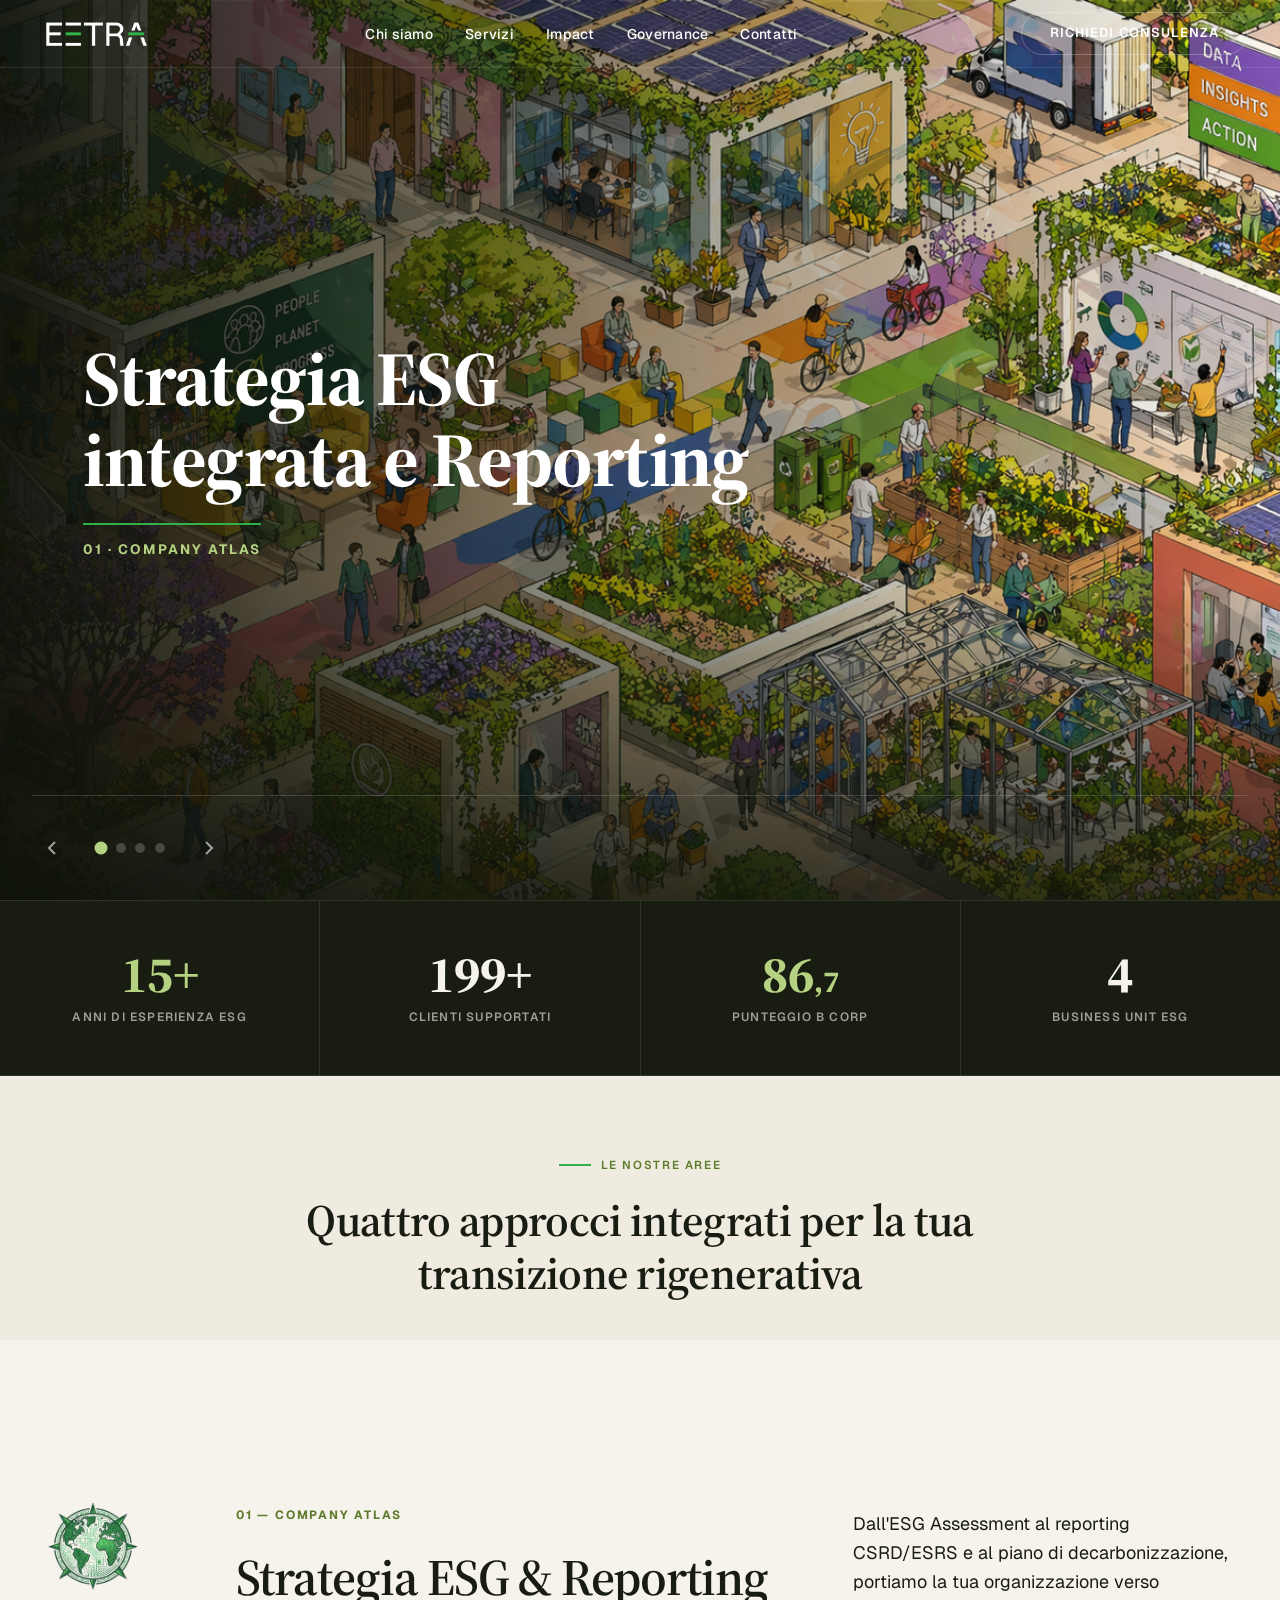
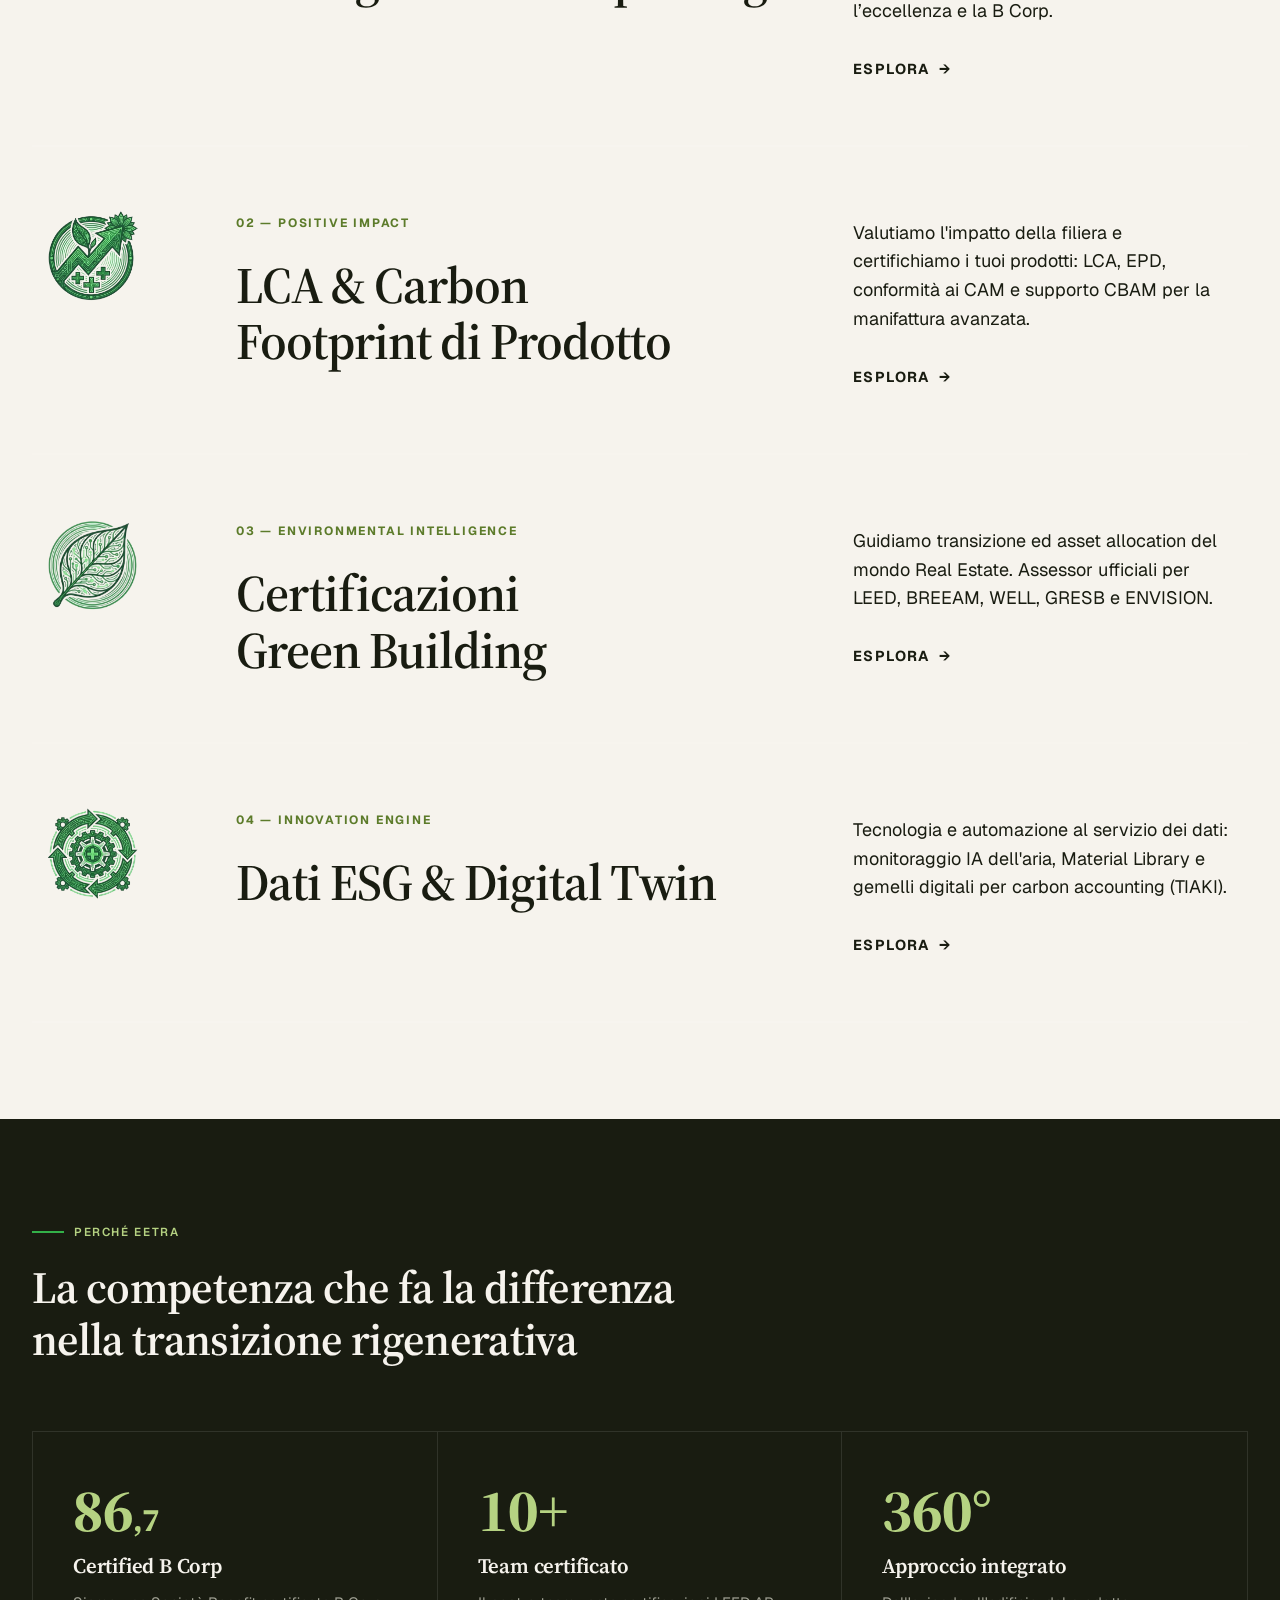
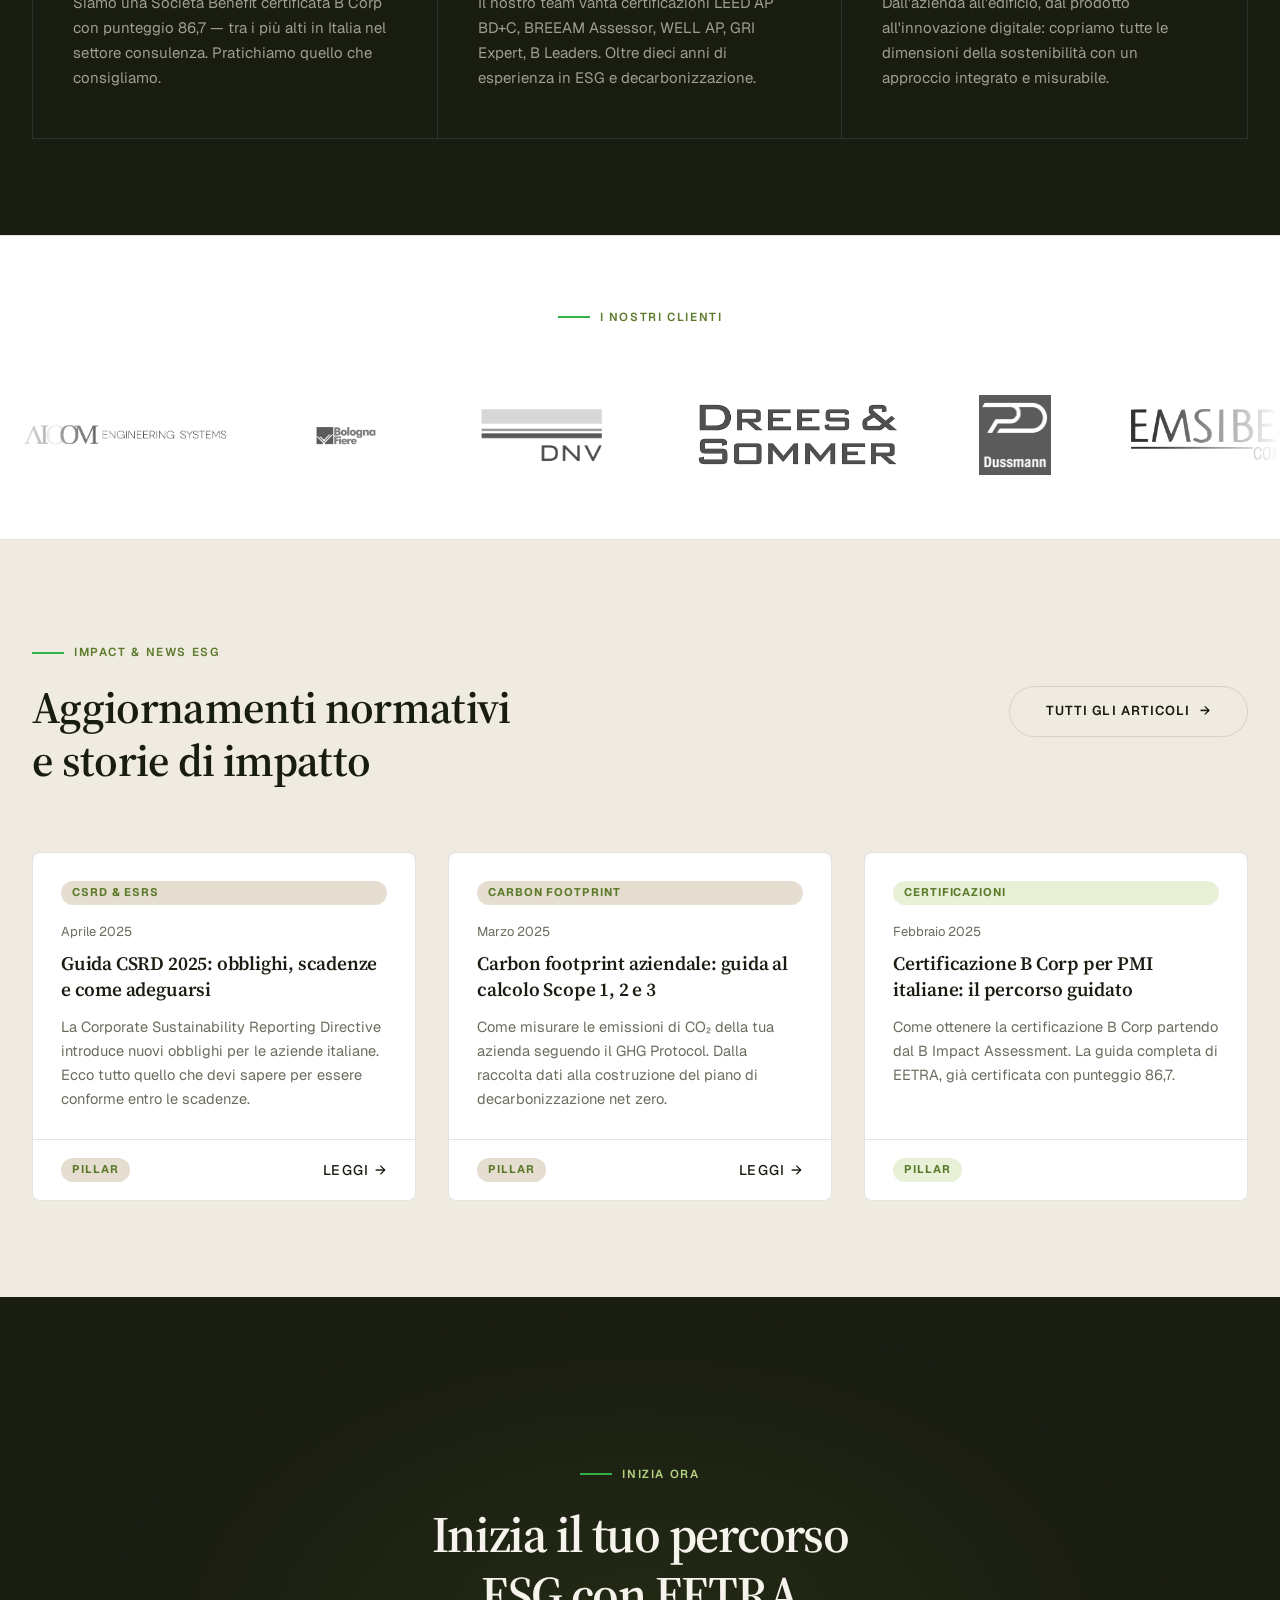
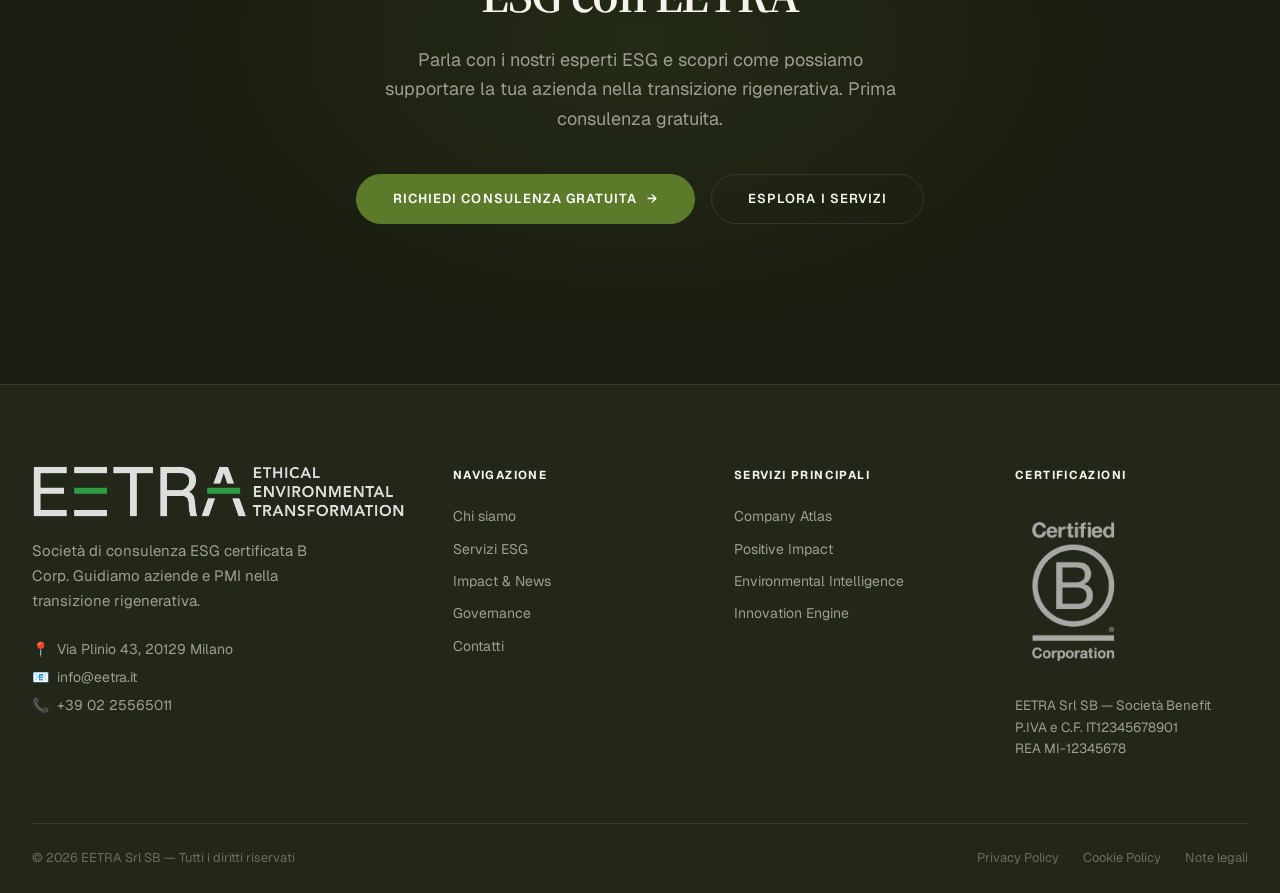
==== commit 1f84ab57: "aggiornamwnto" ====
--- a/index.html
+++ b/index.html
@@ -748,49 +748,53 @@
     <div class="ticker-mask">
       <div class="ticker-track" aria-hidden="true">
         <!-- First set -->
-        <img class="ticker-logo" src="infosito/01_Loghi/Loghi_Clienti/benetton-group_logo.png" alt="Benetton Group">
-        <img class="ticker-logo" src="infosito/01_Loghi/Loghi_Clienti/ENGIE.png" alt="ENGIE">
-        <img class="ticker-logo" src="infosito/01_Loghi/Loghi_Clienti/DNV Logo-800x400.png" alt="DNV">
-        <img class="ticker-logo" src="infosito/01_Loghi/Loghi_Clienti/HILTI (1).png" alt="Hilti">
-        <img class="ticker-logo" src="infosito/01_Loghi/Loghi_Clienti/BolognaFiere_logo.png" alt="Bologna Fiere">
-        <img class="ticker-logo" src="infosito/01_Loghi/Loghi_Clienti/NUVEEN.png" alt="Nuveen">
-        <img class="ticker-logo" src="infosito/01_Loghi/Loghi_Clienti/Q8 (1).png" alt="Q8">
-        <img class="ticker-logo" src="infosito/01_Loghi/Loghi_Clienti/savills.png" alt="Savills">
-        <img class="ticker-logo" src="infosito/01_Loghi/Loghi_Clienti/Systra.png" alt="Systra">
-        <img class="ticker-logo" src="infosito/01_Loghi/Loghi_Clienti/IMQ.png" alt="IMQ">
-        <img class="ticker-logo" src="infosito/01_Loghi/Loghi_Clienti/Carlo Ratti ASS_logo.jpg"
-          alt="Carlo Ratti Associati">
-        <img class="ticker-logo" src="infosito/01_Loghi/Loghi_Clienti/Coldwell-Banke.png" alt="Coldwell Banker">
-        <img class="ticker-logo" src="infosito/01_Loghi/Loghi_Clienti/habitech.png" alt="Habitech">
-        <img class="ticker-logo" src="infosito/01_Loghi/Loghi_Clienti/FinintSGR_logo.jpg" alt="Finint SGR">
-        <img class="ticker-logo" src="infosito/01_Loghi/Loghi_Clienti/evora.png" alt="Evora">
-        <img class="ticker-logo" src="infosito/01_Loghi/Loghi_Clienti/DREES and SOMMER.png" alt="Drees &amp; Sommer">
-        <img class="ticker-logo" src="infosito/01_Loghi/Loghi_Clienti/Dussman.png" alt="Dussmann">
-        <img class="ticker-logo" src="infosito/01_Loghi/Loghi_Clienti/sole 24 ore.png" alt="Sole 24 Ore">
-        <img class="ticker-logo" src="infosito/01_Loghi/Loghi_Clienti/YARD REAAS.png" alt="YARD REAAS">
-        <img class="ticker-logo" src="infosito/01_Loghi/Loghi_Clienti/Dussman.png" alt="Dussmann">
+        <img class="ticker-logo" src="LOGHI CLIENTI DA USARE/AICOM_logo (1).png" alt="AICOM">
+        <img class="ticker-logo" src="LOGHI CLIENTI DA USARE/BolognaFiere_logo (1).png" alt="Bologna Fiere">
+        <img class="ticker-logo" src="LOGHI CLIENTI DA USARE/DNV Logo-800x400.png" alt="DNV">
+        <img class="ticker-logo" src="LOGHI CLIENTI DA USARE/DREES and SOMMER.png" alt="Drees & Sommer">
+        <img class="ticker-logo" src="LOGHI CLIENTI DA USARE/Dussman (1).png" alt="Dussmann">
+        <img class="ticker-logo" src="LOGHI CLIENTI DA USARE/Emisbeth_logo.png" alt="Emisbeth">
+        <img class="ticker-logo" src="LOGHI CLIENTI DA USARE/HILTI (1) (1).png" alt="Hilti">
+        <img class="ticker-logo" src="LOGHI CLIENTI DA USARE/HotelRegina_logo.png" alt="Hotel Regina">
+        <img class="ticker-logo" src="LOGHI CLIENTI DA USARE/IMCD_logo.png" alt="IMCD">
+        <img class="ticker-logo" src="LOGHI CLIENTI DA USARE/MalpensaIntermodale_logo (1).png" alt="Malpensa Intermodale">
+        <img class="ticker-logo" src="LOGHI CLIENTI DA USARE/OpenProject_logo.webp" alt="Open Project">
+        <img class="ticker-logo" src="LOGHI CLIENTI DA USARE/PAPER FACTORY (1).png" alt="Paper Factory">
+        <img class="ticker-logo" src="LOGHI CLIENTI DA USARE/ProgettoCMR_logo (1).png" alt="Progetto CMR">
+        <img class="ticker-logo" src="LOGHI CLIENTI DA USARE/Q8 (1) (1).png" alt="Q8">
+        <img class="ticker-logo" src="LOGHI CLIENTI DA USARE/SFRE (1).png" alt="SFRE">
+        <img class="ticker-logo" src="LOGHI CLIENTI DA USARE/Systra (1).png" alt="Systra">
+        <img class="ticker-logo" src="LOGHI CLIENTI DA USARE/Termoisover_logo (2).jpg" alt="Termoisover">
+        <img class="ticker-logo" src="LOGHI CLIENTI DA USARE/coding (1).png" alt="Coding">
+        <img class="ticker-logo" src="LOGHI CLIENTI DA USARE/europa risorse (1).png" alt="Europa Risorse">
+        <img class="ticker-logo" src="LOGHI CLIENTI DA USARE/evora (1).png" alt="Evora">
+        <img class="ticker-logo" src="LOGHI CLIENTI DA USARE/sercos (1).png" alt="Sercos">
+        <img class="ticker-logo" src="LOGHI CLIENTI DA USARE/sole 24 ore (1).png" alt="Sole 24 Ore">
+        <img class="ticker-logo" src="LOGHI CLIENTI DA USARE/wino (1).png" alt="Wino">
         <!-- Duplicate for infinite loop -->
-        <img class="ticker-logo" src="infosito/01_Loghi/Loghi_Clienti/benetton-group_logo.png" alt="Benetton Group">
-        <img class="ticker-logo" src="infosito/01_Loghi/Loghi_Clienti/ENGIE.png" alt="ENGIE">
-        <img class="ticker-logo" src="infosito/01_Loghi/Loghi_Clienti/DNV Logo-800x400.png" alt="DNV">
-        <img class="ticker-logo" src="infosito/01_Loghi/Loghi_Clienti/HILTI (1).png" alt="Hilti">
-        <img class="ticker-logo" src="infosito/01_Loghi/Loghi_Clienti/BolognaFiere_logo.png" alt="Bologna Fiere">
-        <img class="ticker-logo" src="infosito/01_Loghi/Loghi_Clienti/NUVEEN.png" alt="Nuveen">
-        <img class="ticker-logo" src="infosito/01_Loghi/Loghi_Clienti/Q8 (1).png" alt="Q8">
-        <img class="ticker-logo" src="infosito/01_Loghi/Loghi_Clienti/savills.png" alt="Savills">
-        <img class="ticker-logo" src="infosito/01_Loghi/Loghi_Clienti/Systra.png" alt="Systra">
-        <img class="ticker-logo" src="infosito/01_Loghi/Loghi_Clienti/IMQ.png" alt="IMQ">
-        <img class="ticker-logo" src="infosito/01_Loghi/Loghi_Clienti/Carlo Ratti ASS_logo.jpg"
-          alt="Carlo Ratti Associati">
-        <img class="ticker-logo" src="infosito/01_Loghi/Loghi_Clienti/Coldwell-Banke.png" alt="Coldwell Banker">
-        <img class="ticker-logo" src="infosito/01_Loghi/Loghi_Clienti/habitech.png" alt="Habitech">
-        <img class="ticker-logo" src="infosito/01_Loghi/Loghi_Clienti/FinintSGR_logo.jpg" alt="Finint SGR">
-        <img class="ticker-logo" src="infosito/01_Loghi/Loghi_Clienti/evora.png" alt="Evora">
-        <img class="ticker-logo" src="infosito/01_Loghi/Loghi_Clienti/DREES and SOMMER.png" alt="Drees &amp; Sommer">
-        <img class="ticker-logo" src="infosito/01_Loghi/Loghi_Clienti/Dussman.png" alt="Dussmann">
-        <img class="ticker-logo" src="infosito/01_Loghi/Loghi_Clienti/sole 24 ore.png" alt="Sole 24 Ore">
-        <img class="ticker-logo" src="infosito/01_Loghi/Loghi_Clienti/YARD REAAS.png" alt="YARD REAAS">
-        <img class="ticker-logo" src="infosito/01_Loghi/Loghi_Clienti/Dussman.png" alt="Dussmann">
+        <img class="ticker-logo" src="LOGHI CLIENTI DA USARE/AICOM_logo (1).png" alt="AICOM">
+        <img class="ticker-logo" src="LOGHI CLIENTI DA USARE/BolognaFiere_logo (1).png" alt="Bologna Fiere">
+        <img class="ticker-logo" src="LOGHI CLIENTI DA USARE/DNV Logo-800x400.png" alt="DNV">
+        <img class="ticker-logo" src="LOGHI CLIENTI DA USARE/DREES and SOMMER.png" alt="Drees & Sommer">
+        <img class="ticker-logo" src="LOGHI CLIENTI DA USARE/Dussman (1).png" alt="Dussmann">
+        <img class="ticker-logo" src="LOGHI CLIENTI DA USARE/Emisbeth_logo.png" alt="Emisbeth">
+        <img class="ticker-logo" src="LOGHI CLIENTI DA USARE/HILTI (1) (1).png" alt="Hilti">
+        <img class="ticker-logo" src="LOGHI CLIENTI DA USARE/HotelRegina_logo.png" alt="Hotel Regina">
+        <img class="ticker-logo" src="LOGHI CLIENTI DA USARE/IMCD_logo.png" alt="IMCD">
+        <img class="ticker-logo" src="LOGHI CLIENTI DA USARE/MalpensaIntermodale_logo (1).png" alt="Malpensa Intermodale">
+        <img class="ticker-logo" src="LOGHI CLIENTI DA USARE/OpenProject_logo.webp" alt="Open Project">
+        <img class="ticker-logo" src="LOGHI CLIENTI DA USARE/PAPER FACTORY (1).png" alt="Paper Factory">
+        <img class="ticker-logo" src="LOGHI CLIENTI DA USARE/ProgettoCMR_logo (1).png" alt="Progetto CMR">
+        <img class="ticker-logo" src="LOGHI CLIENTI DA USARE/Q8 (1) (1).png" alt="Q8">
+        <img class="ticker-logo" src="LOGHI CLIENTI DA USARE/SFRE (1).png" alt="SFRE">
+        <img class="ticker-logo" src="LOGHI CLIENTI DA USARE/Systra (1).png" alt="Systra">
+        <img class="ticker-logo" src="LOGHI CLIENTI DA USARE/Termoisover_logo (2).jpg" alt="Termoisover">
+        <img class="ticker-logo" src="LOGHI CLIENTI DA USARE/coding (1).png" alt="Coding">
+        <img class="ticker-logo" src="LOGHI CLIENTI DA USARE/europa risorse (1).png" alt="Europa Risorse">
+        <img class="ticker-logo" src="LOGHI CLIENTI DA USARE/evora (1).png" alt="Evora">
+        <img class="ticker-logo" src="LOGHI CLIENTI DA USARE/sercos (1).png" alt="Sercos">
+        <img class="ticker-logo" src="LOGHI CLIENTI DA USARE/sole 24 ore (1).png" alt="Sole 24 Ore">
+        <img class="ticker-logo" src="LOGHI CLIENTI DA USARE/wino (1).png" alt="Wino">
       </div>
     </div>
   </section>
--- a/css/style.css
+++ b/css/style.css
@@ -868,7 +868,7 @@
 
 .ticker-track {
   display: flex;
-  gap: 5rem;
+  gap: 2rem;
   width: max-content;
   animation: ticker 60s linear infinite;
   align-items: center;
@@ -889,14 +889,15 @@
 }
 
 .ticker-logo {
-  height: 50px;
+  height: 80px; /* Increased height for better visibility */
   width: auto;
-  max-width: 150px;
+  max-width: 250px; /* Increased max-width to allow wide logos to be taller */
   object-fit: contain;
   opacity: 0.8;
   filter: grayscale(1);
   transition: all var(--tr);
   flex-shrink: 0;
+  padding: 0 1.5rem; /* More horizontal spacing between logos */
 }
 
 .ticker-logo:hover {
@@ -1977,4 +1978,146 @@
   .page-hero {
     padding: 8rem 0 3.5rem;
   }
+}
+
+/* ---------- ACTIVITY CARDS (CHI SIAMO) ---------- */
+.activity-grid {
+  display: grid;
+  grid-template-columns: repeat(4, 1fr);
+  gap: 2rem;
+  margin-top: 3.5rem;
+}
+
+@media (max-width: 1024px) {
+  .activity-grid {
+    grid-template-columns: repeat(2, 1fr);
+  }
+}
+
+@media (max-width: 640px) {
+  .activity-grid {
+    grid-template-columns: 1fr;
+  }
+}
+
+.activity-card {
+  padding: 2.5rem;
+  background: var(--dark-2);
+  border: 1px solid var(--border-dk);
+  border-radius: var(--r-md);
+  transition: all var(--tr);
+}
+
+.activity-card:hover {
+  background: var(--dark-3);
+  border-color: var(--green);
+  transform: translateY(-5px);
+}
+
+.activity-card__icon {
+  width: 64px;
+  height: 64px;
+  margin-bottom: 1.5rem;
+}
+
+.activity-card__icon img {
+  width: 100%;
+  height: 100%;
+  object-fit: contain;
+}
+
+.activity-card__title {
+  font-family: var(--font-serif);
+  font-size: 1.35rem;
+  font-weight: 600;
+  color: var(--off-white);
+  margin-bottom: 1rem;
+}
+
+.activity-card__text {
+  font-size: 0.9375rem;
+  color: var(--muted-lt);
+  line-height: 1.6;
+}
+
+/* ---------- STRATEGY TABLE (CHI SIAMO) ---------- */
+.strategy-table-wrapper {
+  margin-top: 3.5rem;
+  overflow-x: auto;
+  border: 1px solid var(--border-lt);
+  border-radius: var(--r-md);
+  background: var(--white);
+}
+
+.strategy-table {
+  width: 100%;
+  min-width: 900px;
+  display: flex;
+  flex-direction: column;
+}
+
+.strategy-table__header {
+  display: grid;
+  grid-template-columns: 140px repeat(4, 1fr);
+  background: var(--cream-2);
+  border-bottom: 1px solid var(--border-lt);
+}
+
+.strategy-table__col {
+  padding: 1.25rem;
+  font-family: var(--font-serif);
+  font-size: 1.125rem;
+  font-weight: 700;
+  color: var(--dark);
+  text-align: center;
+  border-left: 1px solid var(--border-lt);
+}
+
+.strategy-table__col-label {
+  padding: 1.25rem;
+}
+
+.strategy-table__row {
+  display: grid;
+  grid-template-columns: 140px repeat(4, 1fr);
+  border-bottom: 1px solid var(--border-lt);
+}
+
+.strategy-table__row:last-child {
+  border-bottom: none;
+}
+
+.strategy-table__row-label {
+  padding: 1.5rem;
+  font-weight: 800;
+  font-size: 0.75rem;
+  letter-spacing: 0.12em;
+  color: var(--muted-dk);
+  display: flex;
+  align-items: flex-start;
+  justify-content: center;
+  background: var(--off-white);
+  border-right: 1px solid var(--border-lt);
+  text-transform: uppercase;
+}
+
+.strategy-table__row--leader .strategy-table__row-label {
+  color: var(--green);
+  background: rgba(92, 123, 42, 0.08);
+}
+
+.strategy-table__cell {
+  padding: 1.5rem;
+  font-size: 0.875rem;
+  line-height: 1.5;
+  color: var(--dark-2);
+  border-left: 1px solid var(--border-lt);
+}
+
+.strategy-table__row--leader {
+  background: rgba(92, 123, 42, 0.03);
+}
+
+.strategy-table__row--leader .strategy-table__cell {
+  font-weight: 500;
 }
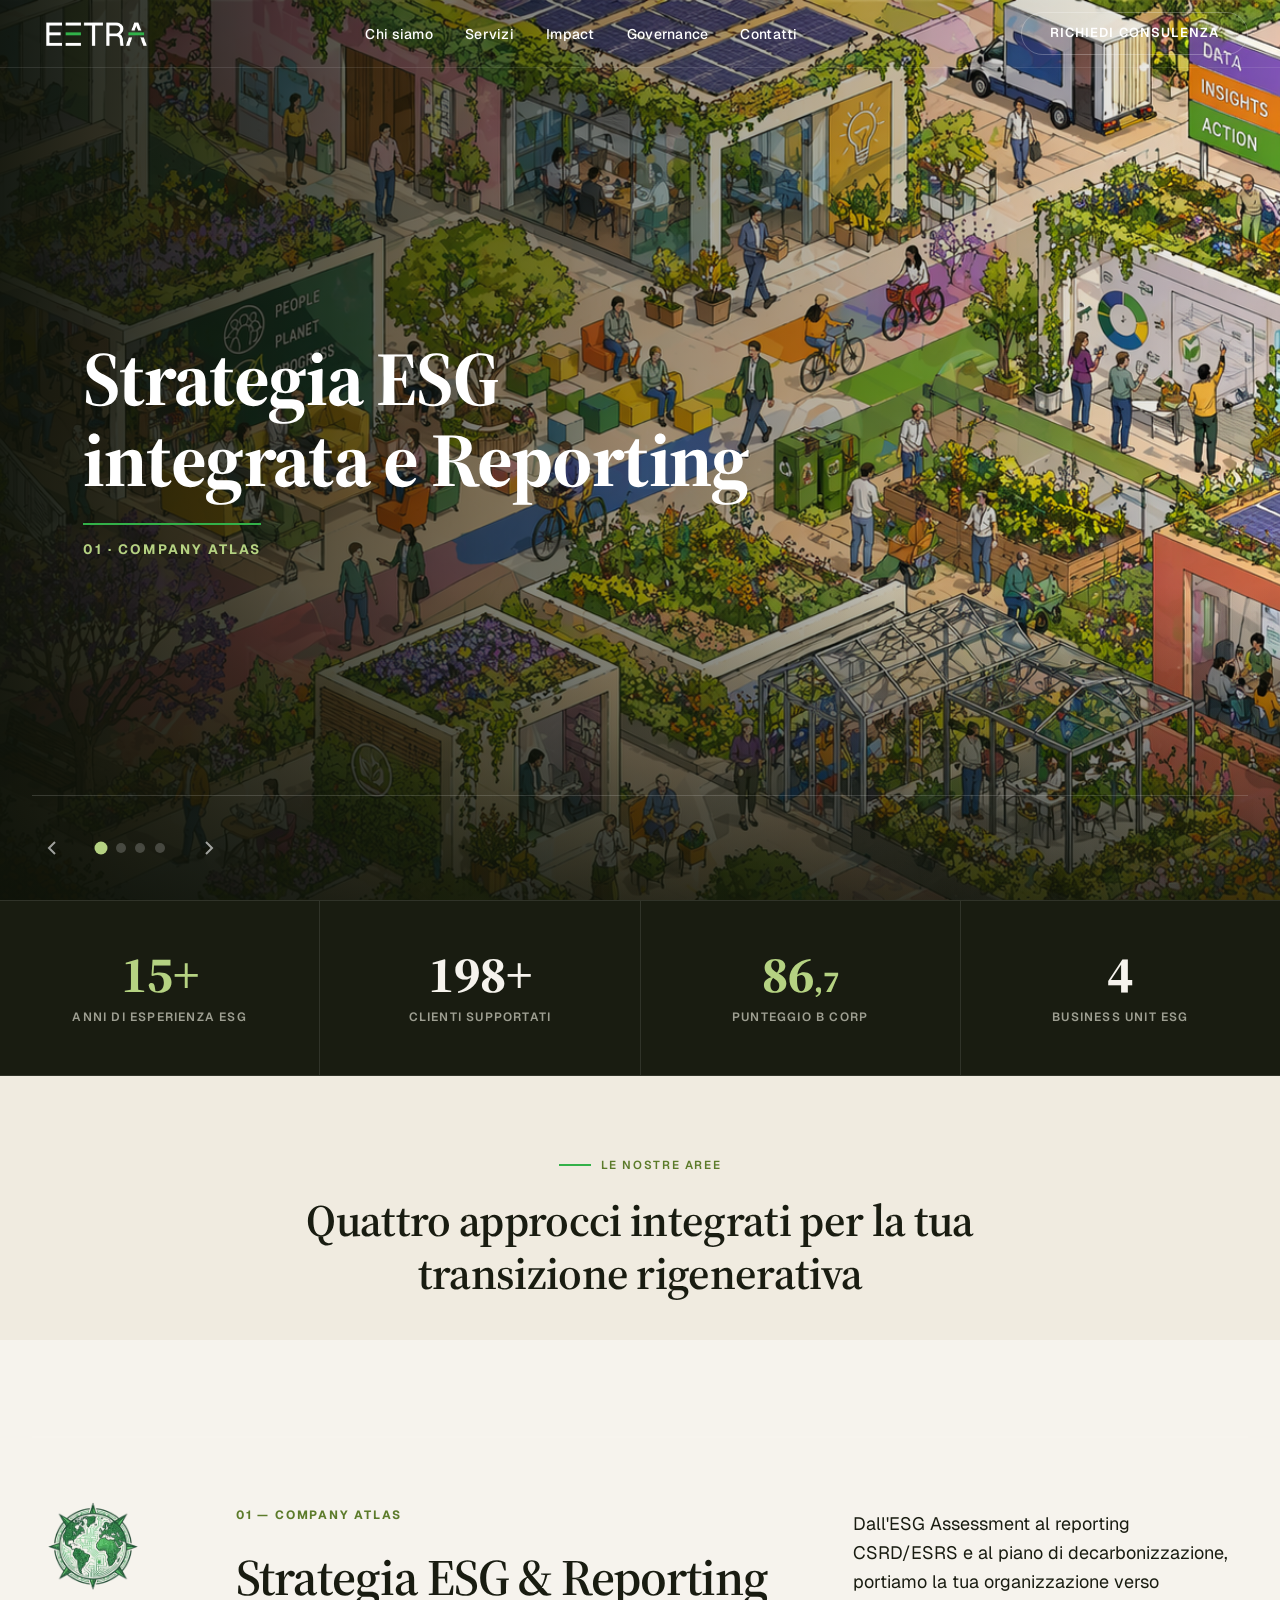
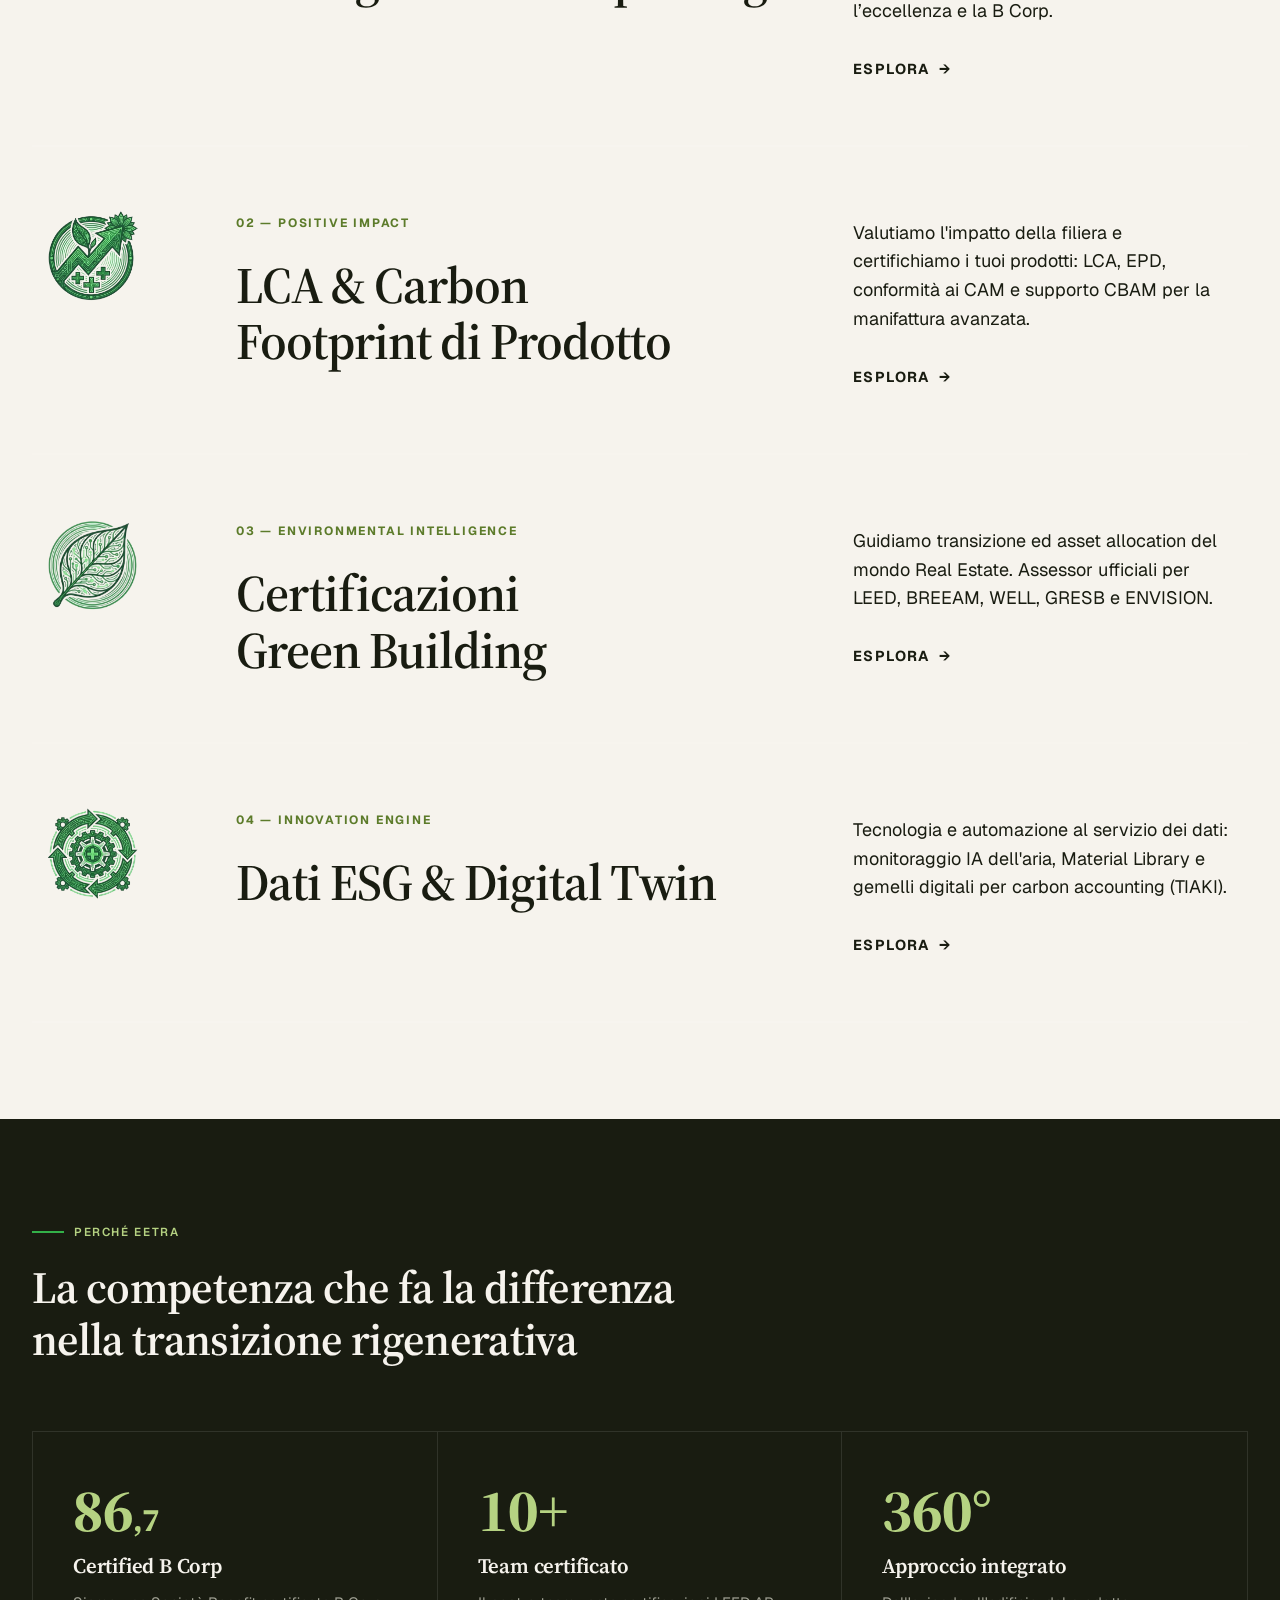
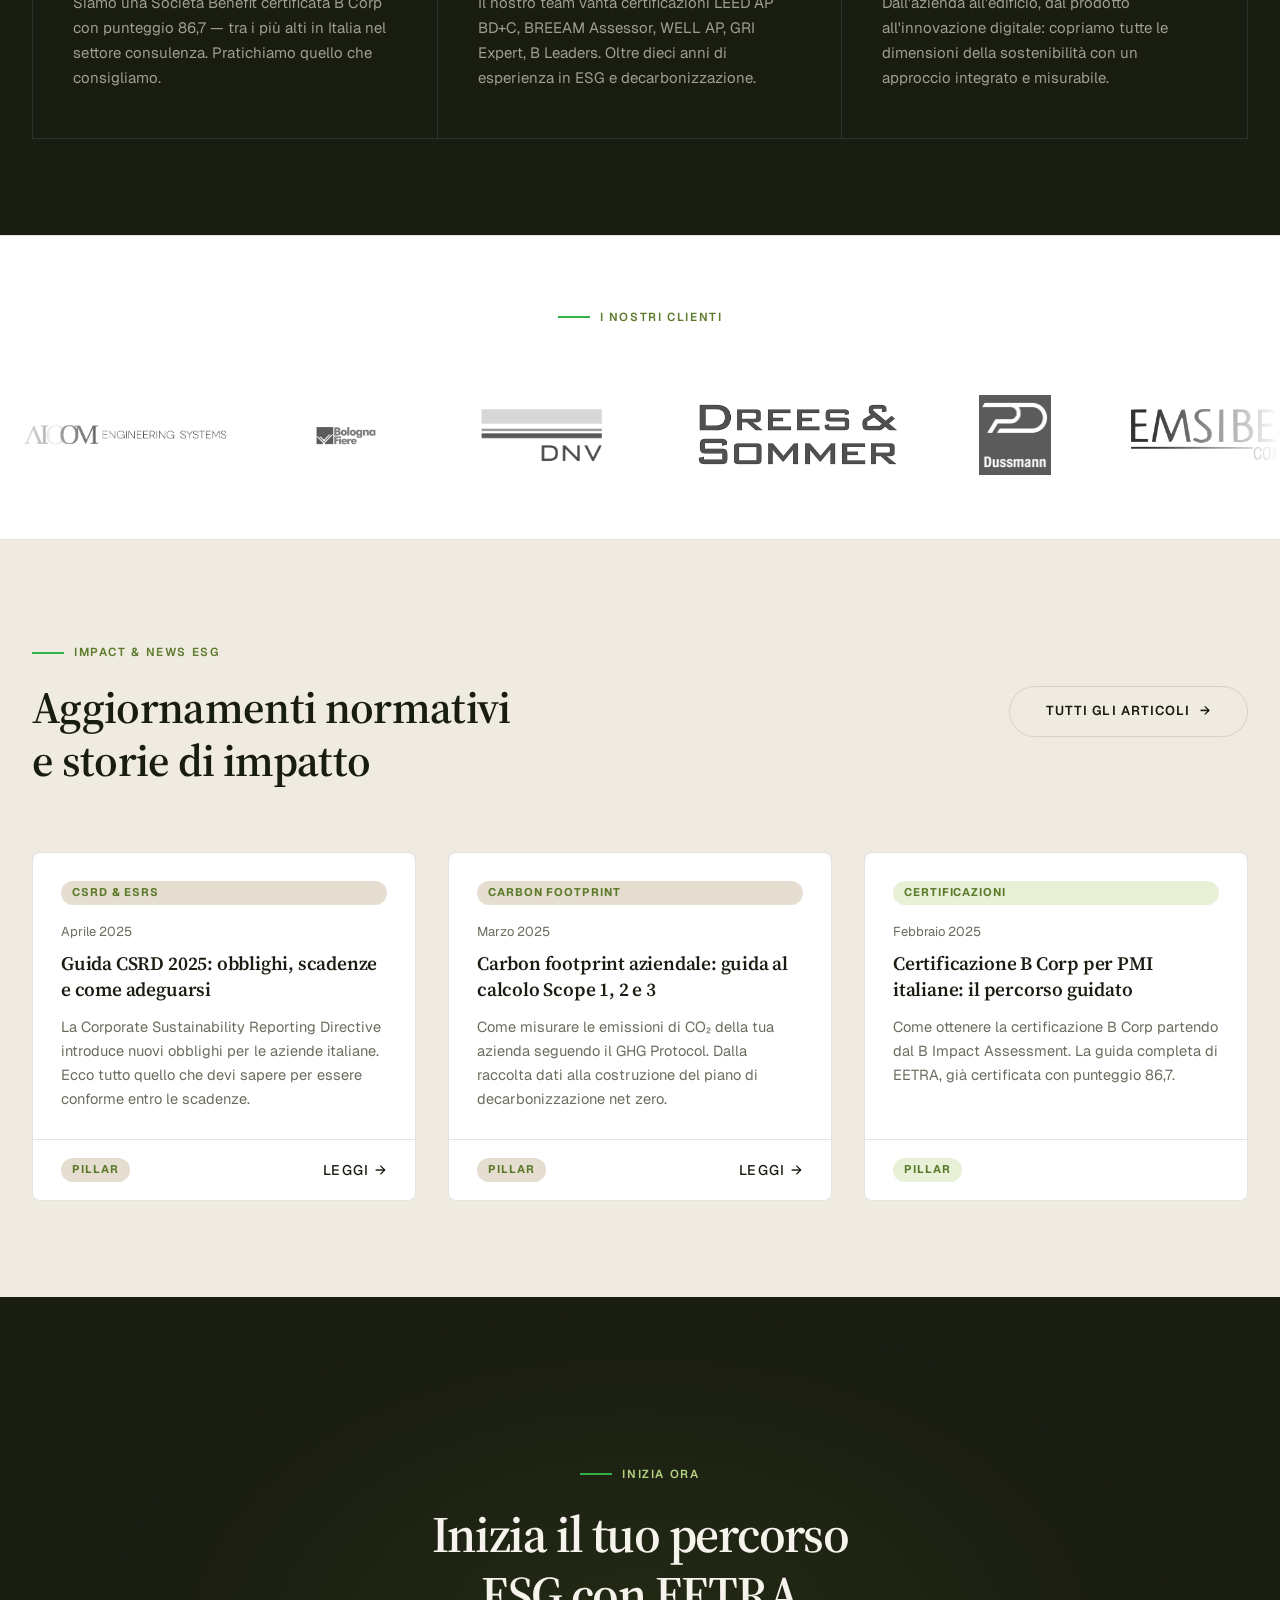
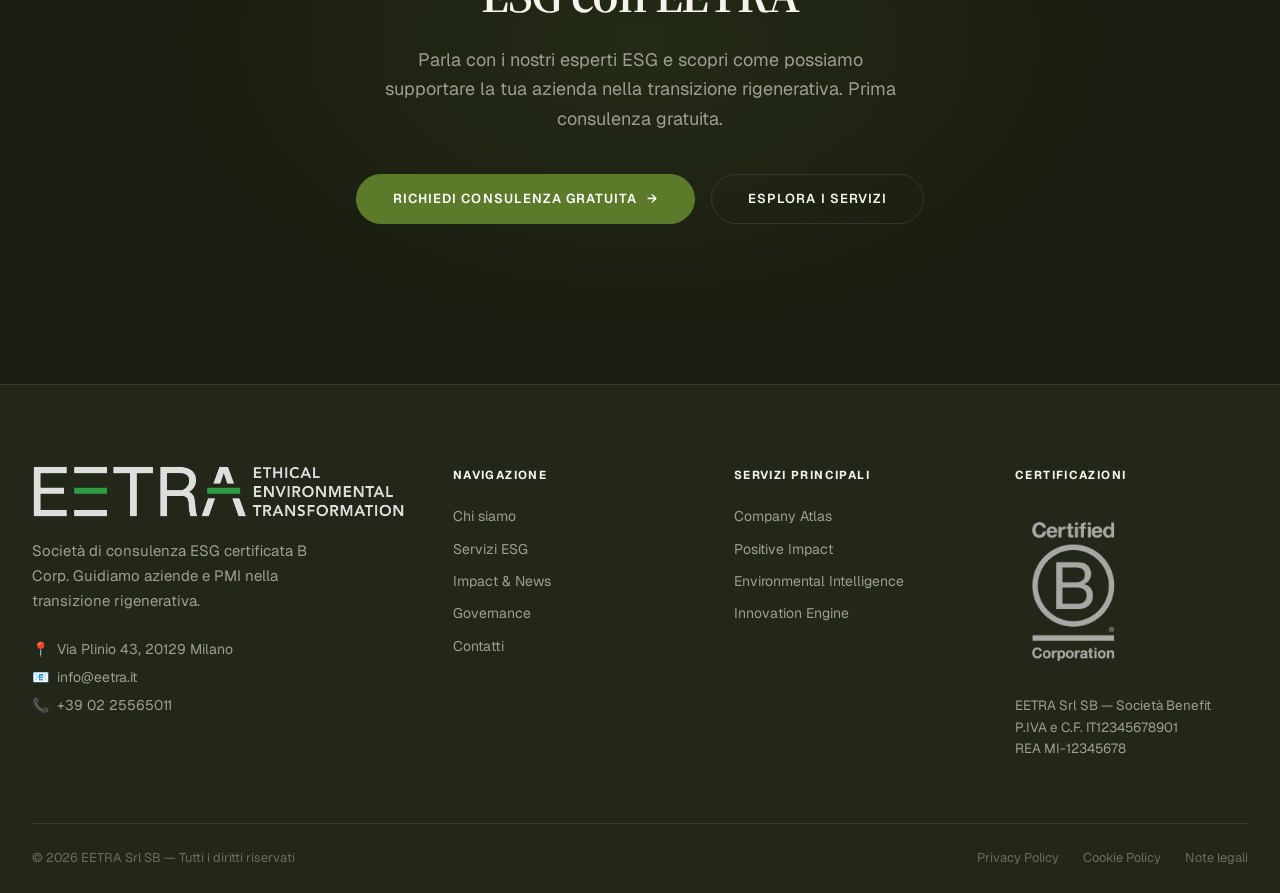
==== commit f73fca66: "aggiornamento sito" ====
--- a/index.html
+++ b/index.html
@@ -28,7 +28,7 @@
         <img src="infosito/01_Loghi/Logo EETRA/GRAPHICHE SINGOLE-02.png" alt="EETRA logo"
           onerror="this.src='infosito/01_Loghi/Logo EETRA/GRAPHICHE SINGOLE-01.png'">
       </a>
-            <ul class="nav__links" role="list">
+      <ul class="nav__links" role="list">
         <li><a href="chi-siamo.html" class="nav__link">Chi siamo</a></li>
         <li><a href="servizi.html" class="nav__link">Servizi</a></li>
         <li><a href="impact.html" class="nav__link">Impact</a></li>
@@ -757,7 +757,8 @@
         <img class="ticker-logo" src="LOGHI CLIENTI DA USARE/HILTI (1) (1).png" alt="Hilti">
         <img class="ticker-logo" src="LOGHI CLIENTI DA USARE/HotelRegina_logo.png" alt="Hotel Regina">
         <img class="ticker-logo" src="LOGHI CLIENTI DA USARE/IMCD_logo.png" alt="IMCD">
-        <img class="ticker-logo" src="LOGHI CLIENTI DA USARE/MalpensaIntermodale_logo (1).png" alt="Malpensa Intermodale">
+        <img class="ticker-logo" src="LOGHI CLIENTI DA USARE/MalpensaIntermodale_logo (1).png"
+          alt="Malpensa Intermodale">
         <img class="ticker-logo" src="LOGHI CLIENTI DA USARE/OpenProject_logo.webp" alt="Open Project">
         <img class="ticker-logo" src="LOGHI CLIENTI DA USARE/PAPER FACTORY (1).png" alt="Paper Factory">
         <img class="ticker-logo" src="LOGHI CLIENTI DA USARE/ProgettoCMR_logo (1).png" alt="Progetto CMR">
@@ -781,7 +782,8 @@
         <img class="ticker-logo" src="LOGHI CLIENTI DA USARE/HILTI (1) (1).png" alt="Hilti">
         <img class="ticker-logo" src="LOGHI CLIENTI DA USARE/HotelRegina_logo.png" alt="Hotel Regina">
         <img class="ticker-logo" src="LOGHI CLIENTI DA USARE/IMCD_logo.png" alt="IMCD">
-        <img class="ticker-logo" src="LOGHI CLIENTI DA USARE/MalpensaIntermodale_logo (1).png" alt="Malpensa Intermodale">
+        <img class="ticker-logo" src="LOGHI CLIENTI DA USARE/MalpensaIntermodale_logo (1).png"
+          alt="Malpensa Intermodale">
         <img class="ticker-logo" src="LOGHI CLIENTI DA USARE/OpenProject_logo.webp" alt="Open Project">
         <img class="ticker-logo" src="LOGHI CLIENTI DA USARE/PAPER FACTORY (1).png" alt="Paper Factory">
         <img class="ticker-logo" src="LOGHI CLIENTI DA USARE/ProgettoCMR_logo (1).png" alt="Progetto CMR">
@@ -942,7 +944,8 @@
         <div>
           <p class="footer__col-ttl">Certificazioni</p>
           <div class="footer__cert-row">
-            <img class="footer__cert-img" src="infosito/01_Loghi/Loghi_Accreditamenti Personali/B Leaders/b corp bianco.png" alt="B Corp Certified">
+            <img class="footer__cert-img"
+              src="infosito/01_Loghi/Loghi_Accreditamenti Personali/B Leaders/b corp bianco.png" alt="B Corp Certified">
           </div>
           <p style="font-size:0.8375rem; margin-top:1.25rem; line-height:1.6; color:var(--muted-lt)">
             EETRA Srl SB — Società Benefit<br>
@@ -973,8 +976,6 @@
         gap: 3rem !important;
       }
     }
-
-
   </style>
 
   <script src="js/main.js"></script>
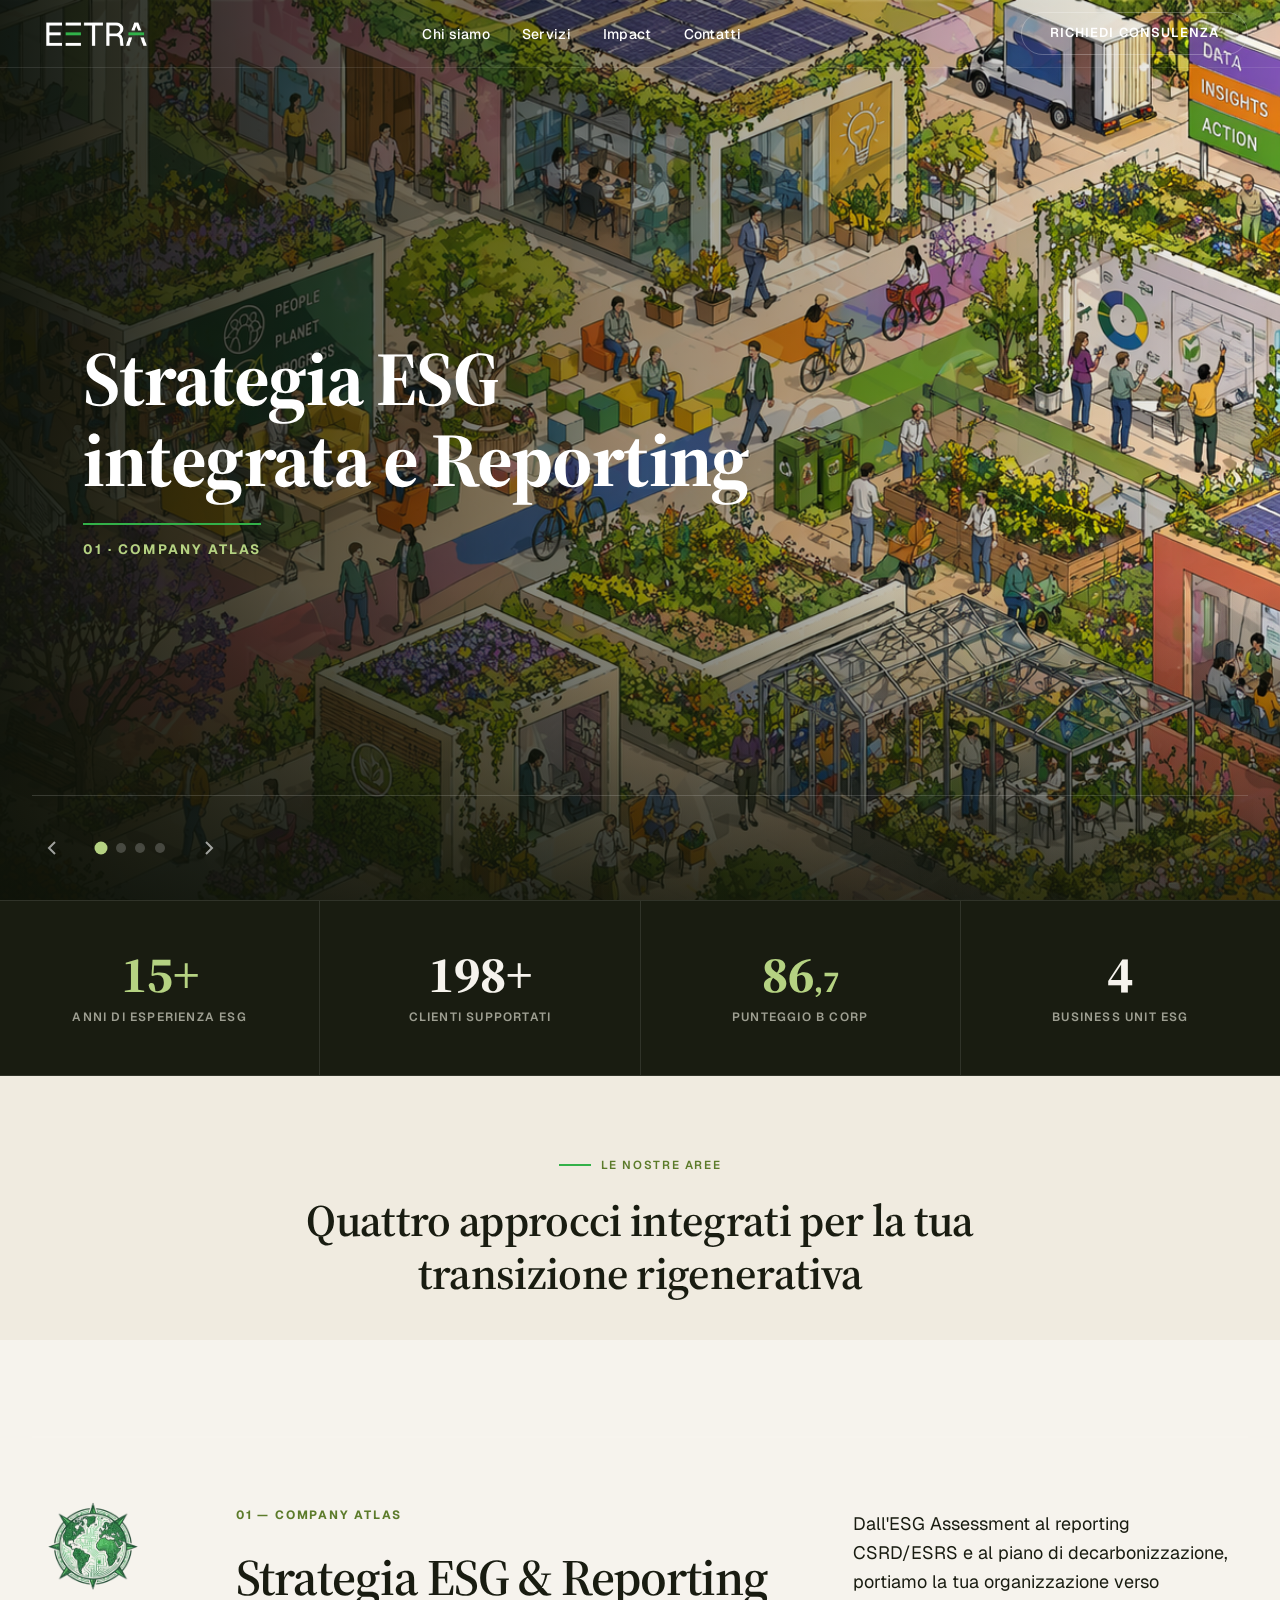
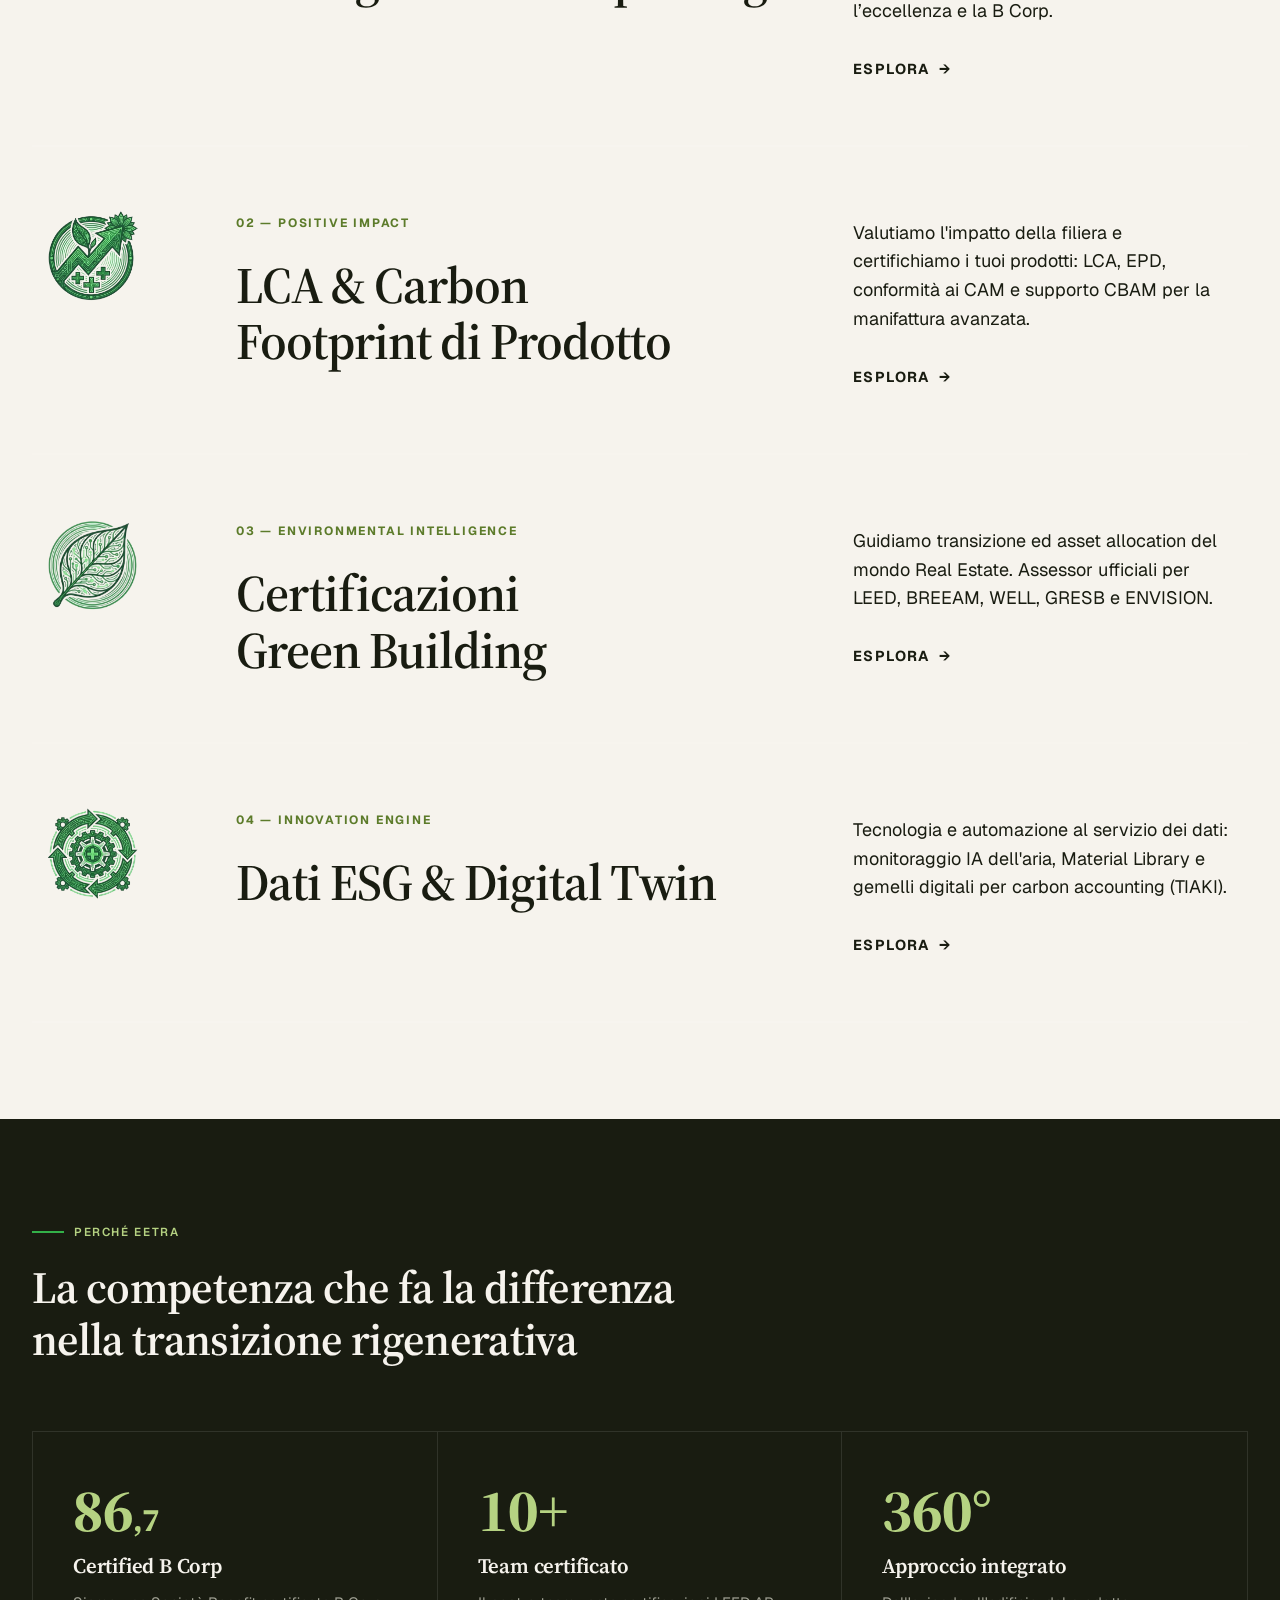
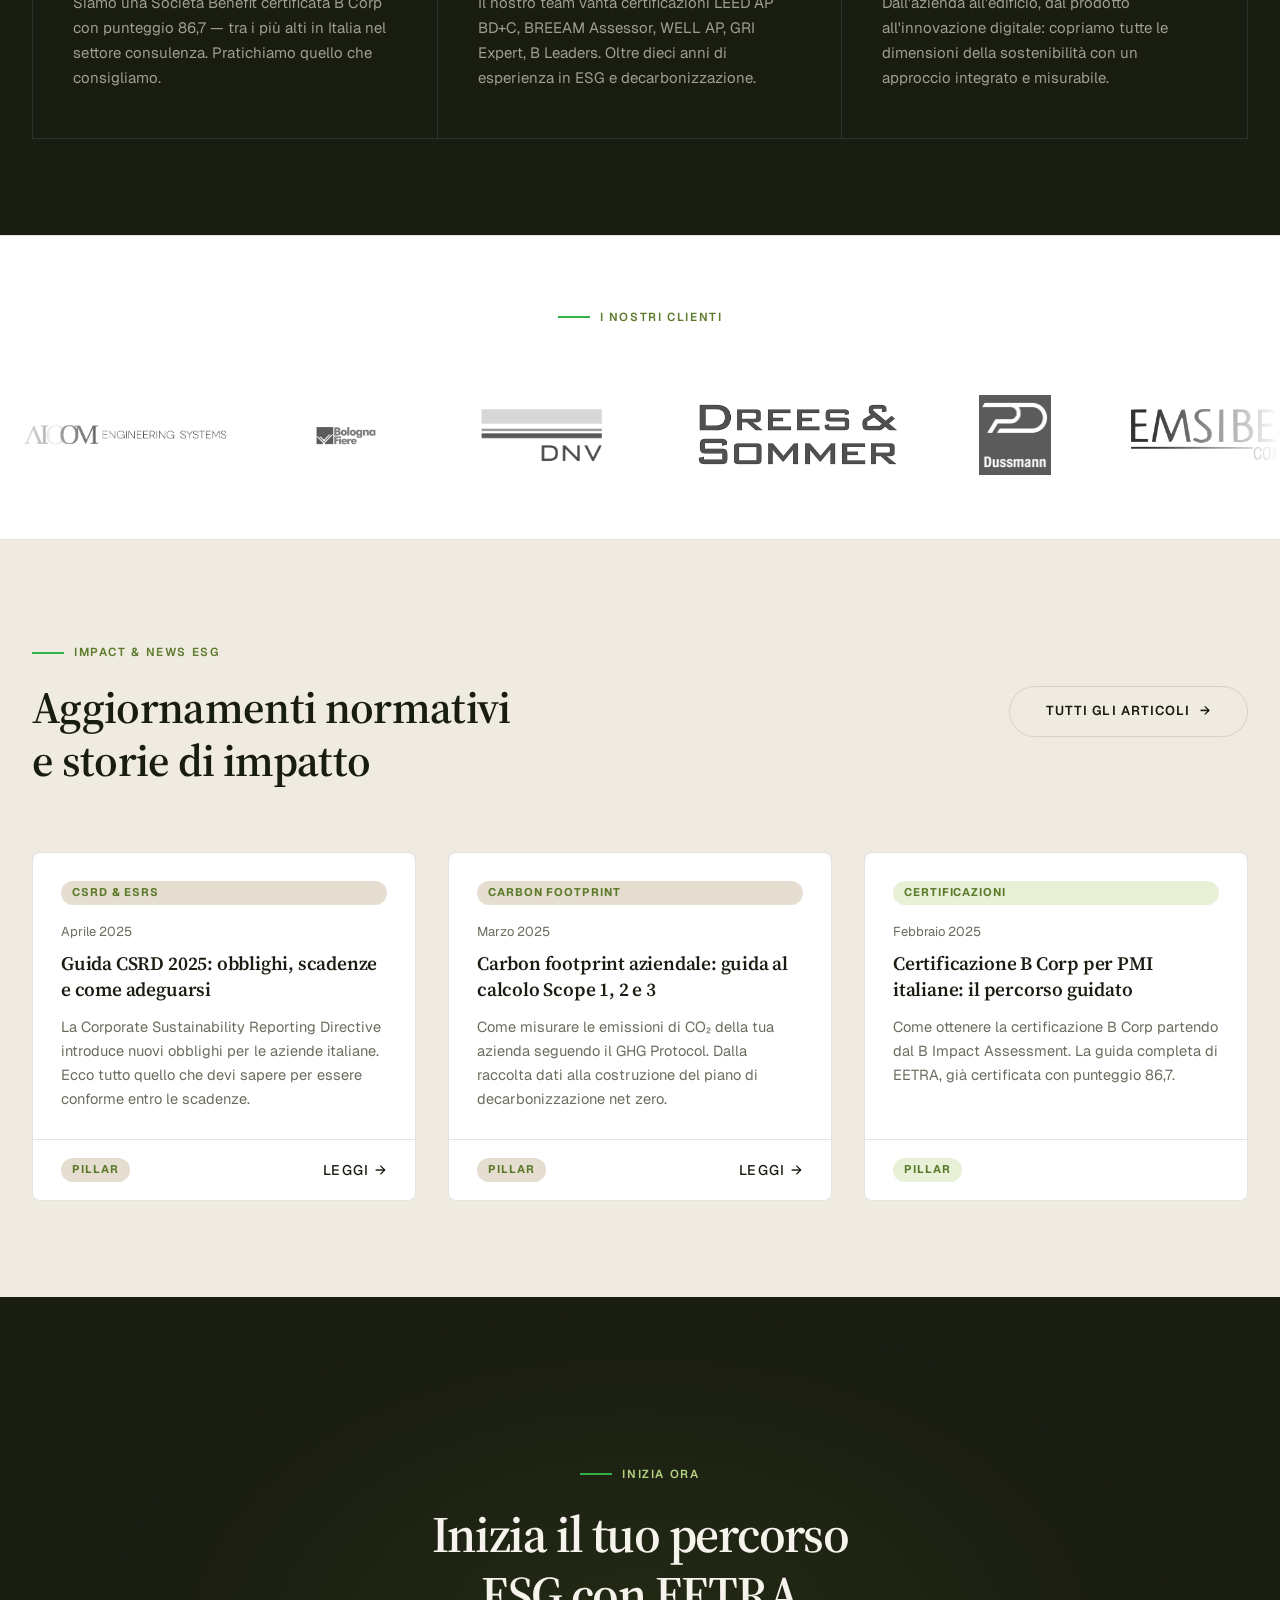
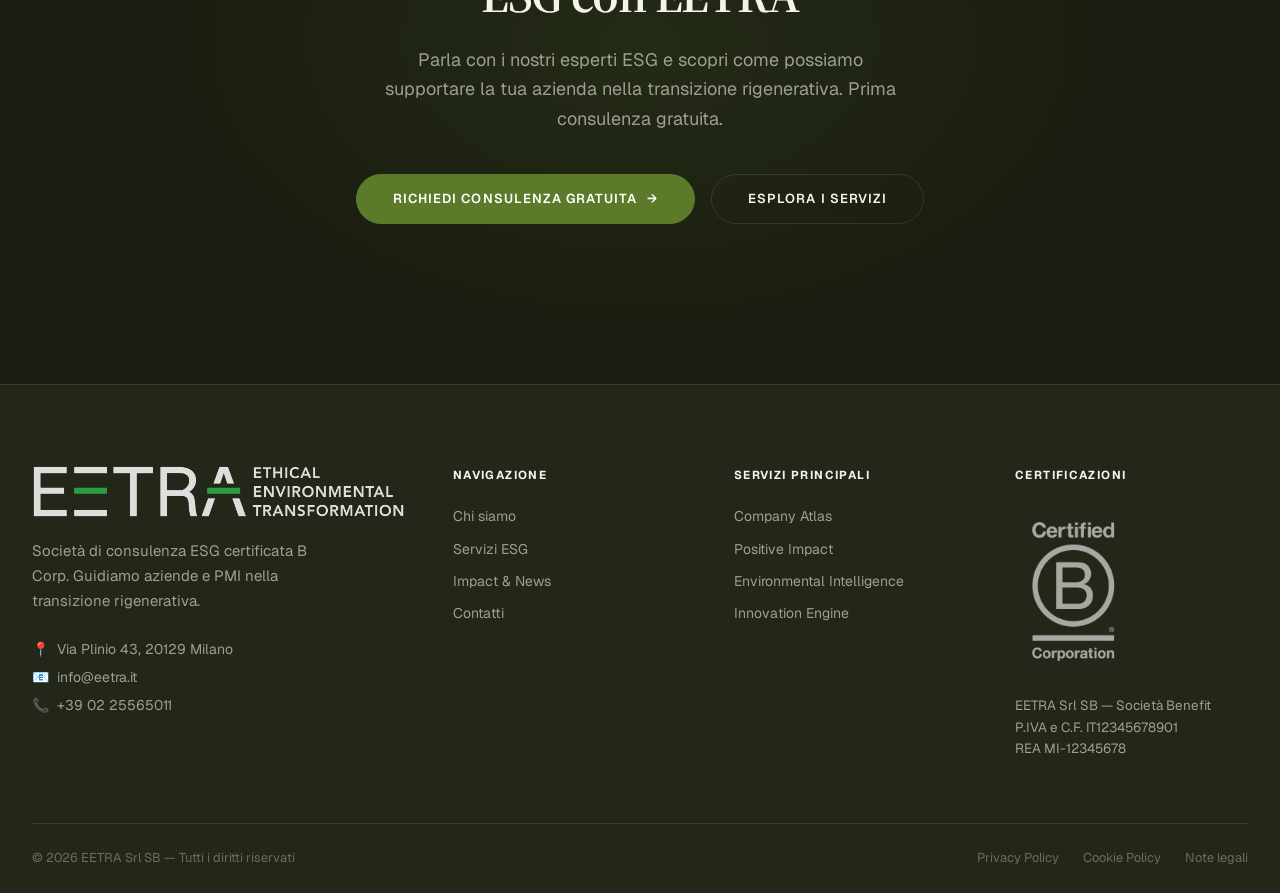
==== commit b30ce81e: "aggiornamento" ====
--- a/index.html
+++ b/index.html
@@ -32,8 +32,7 @@
         <li><a href="chi-siamo.html" class="nav__link">Chi siamo</a></li>
         <li><a href="servizi.html" class="nav__link">Servizi</a></li>
         <li><a href="impact.html" class="nav__link">Impact</a></li>
-        <li><a href="governance.html" class="nav__link">Governance</a></li>
-        <li><a href="contatti.html" class="nav__link">Contatti</a></li>
+                <li><a href="contatti.html" class="nav__link">Contatti</a></li>
       </ul>
       <a href="contatti.html" class="btn btn-primary nav__cta">Richiedi consulenza</a>
       <button class="nav__hamburger" id="hamburger" aria-label="Apri menu" aria-expanded="false">
@@ -47,8 +46,7 @@
     <a href="chi-siamo.html" class="nav__mobile-link">Chi siamo</a>
     <a href="servizi.html" class="nav__mobile-link">Servizi</a>
     <a href="impact.html" class="nav__mobile-link">Impact</a>
-    <a href="governance.html" class="nav__mobile-link">Governance</a>
-    <a href="contatti.html" class="nav__mobile-link">Contatti</a>
+        <a href="contatti.html" class="nav__mobile-link">Contatti</a>
     <div class="nav__mobile-cta" style="margin-top:2.5rem">
       <a href="contatti.html" class="btn btn-primary">Richiedi consulenza</a>
     </div>
@@ -924,8 +922,7 @@
             <a href="chi-siamo.html">Chi siamo</a>
             <a href="servizi.html">Servizi ESG</a>
             <a href="impact.html">Impact &amp; News</a>
-            <a href="governance.html">Governance</a>
-            <a href="contatti.html">Contatti</a>
+                        <a href="contatti.html">Contatti</a>
           </nav>
         </div>
 
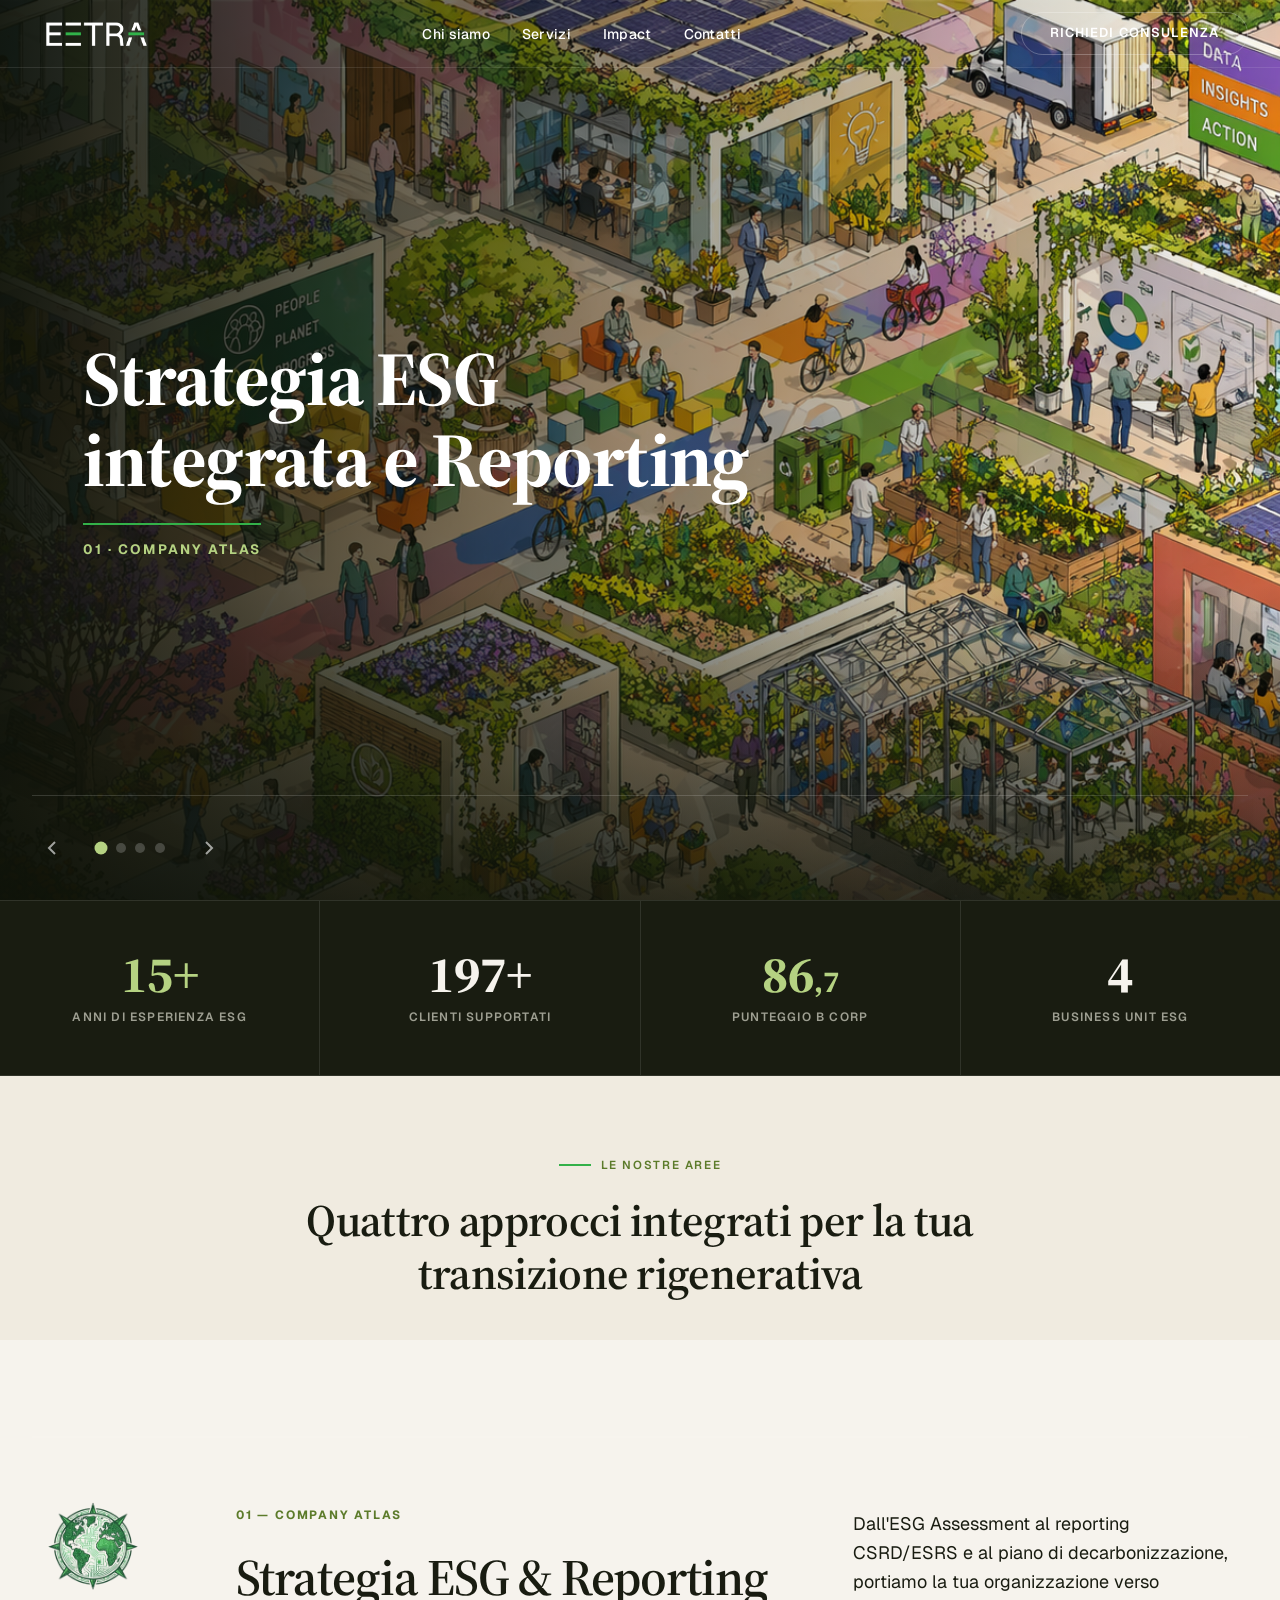
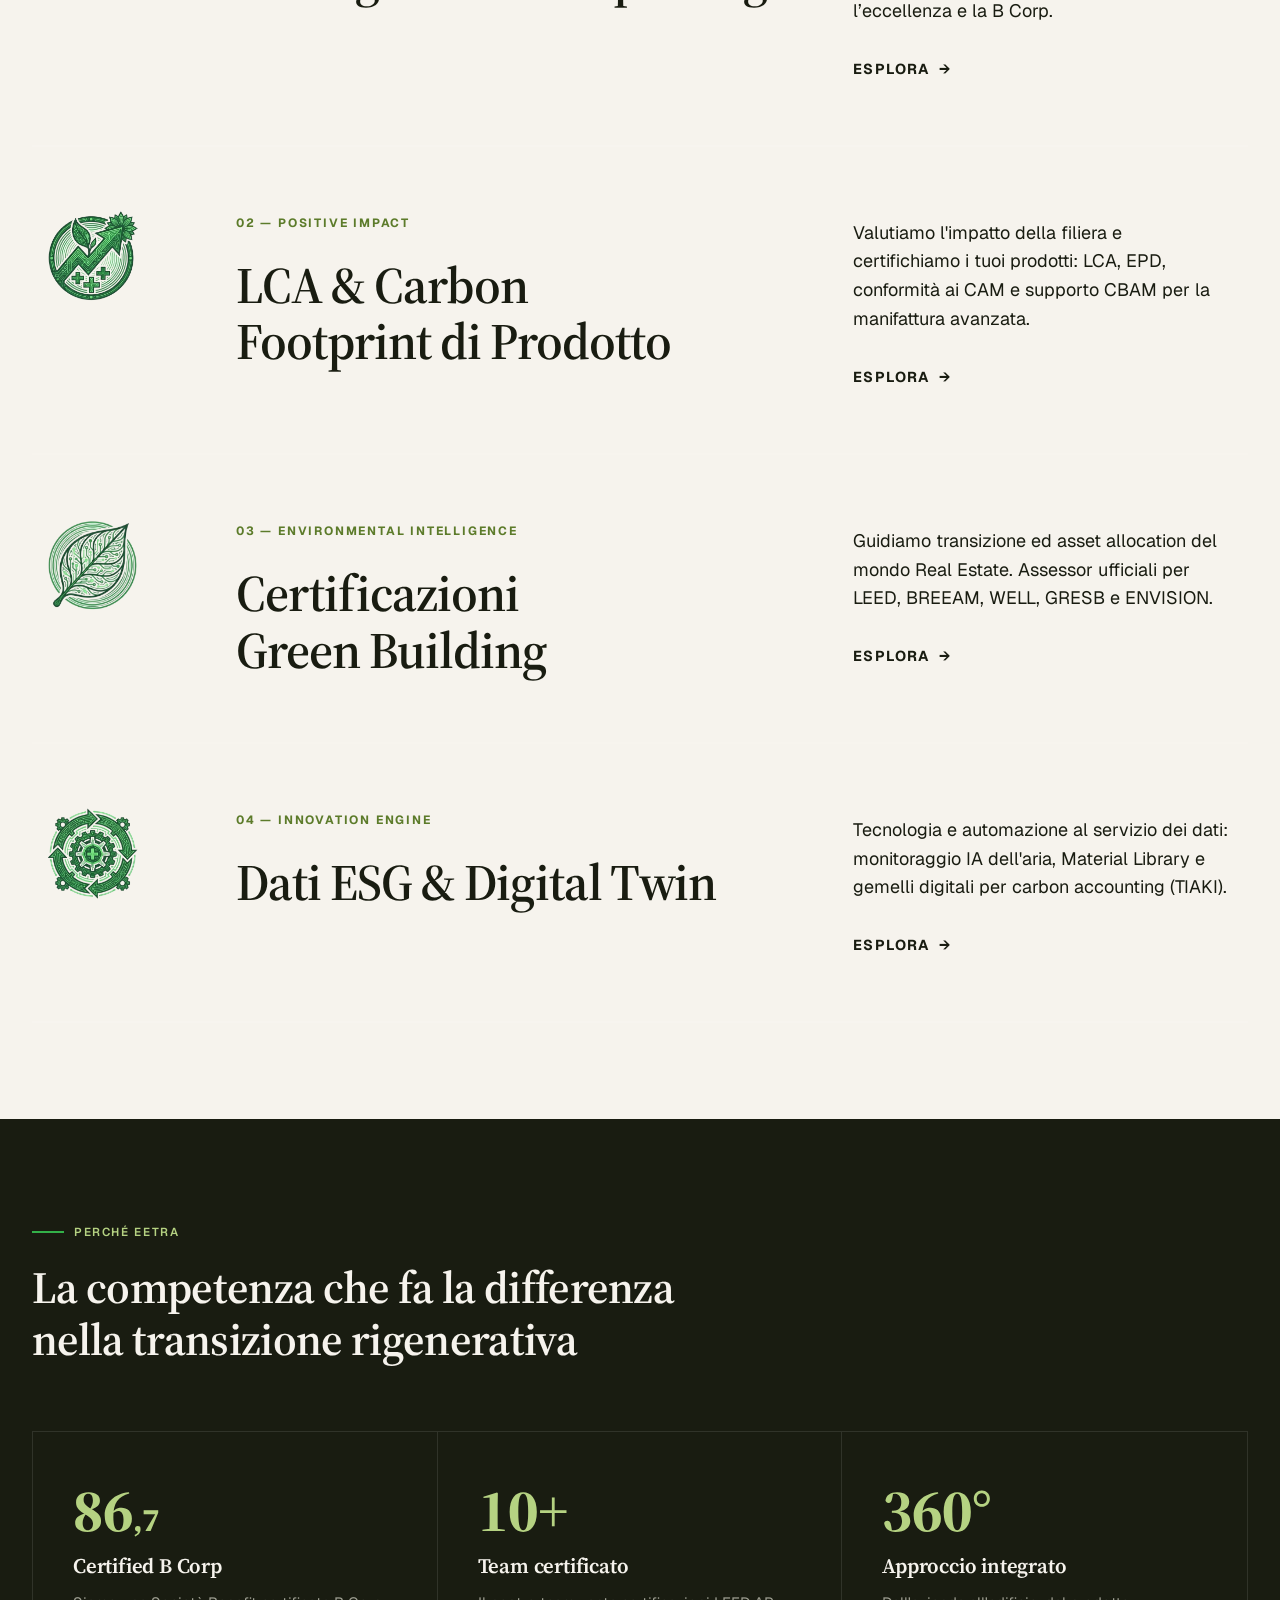
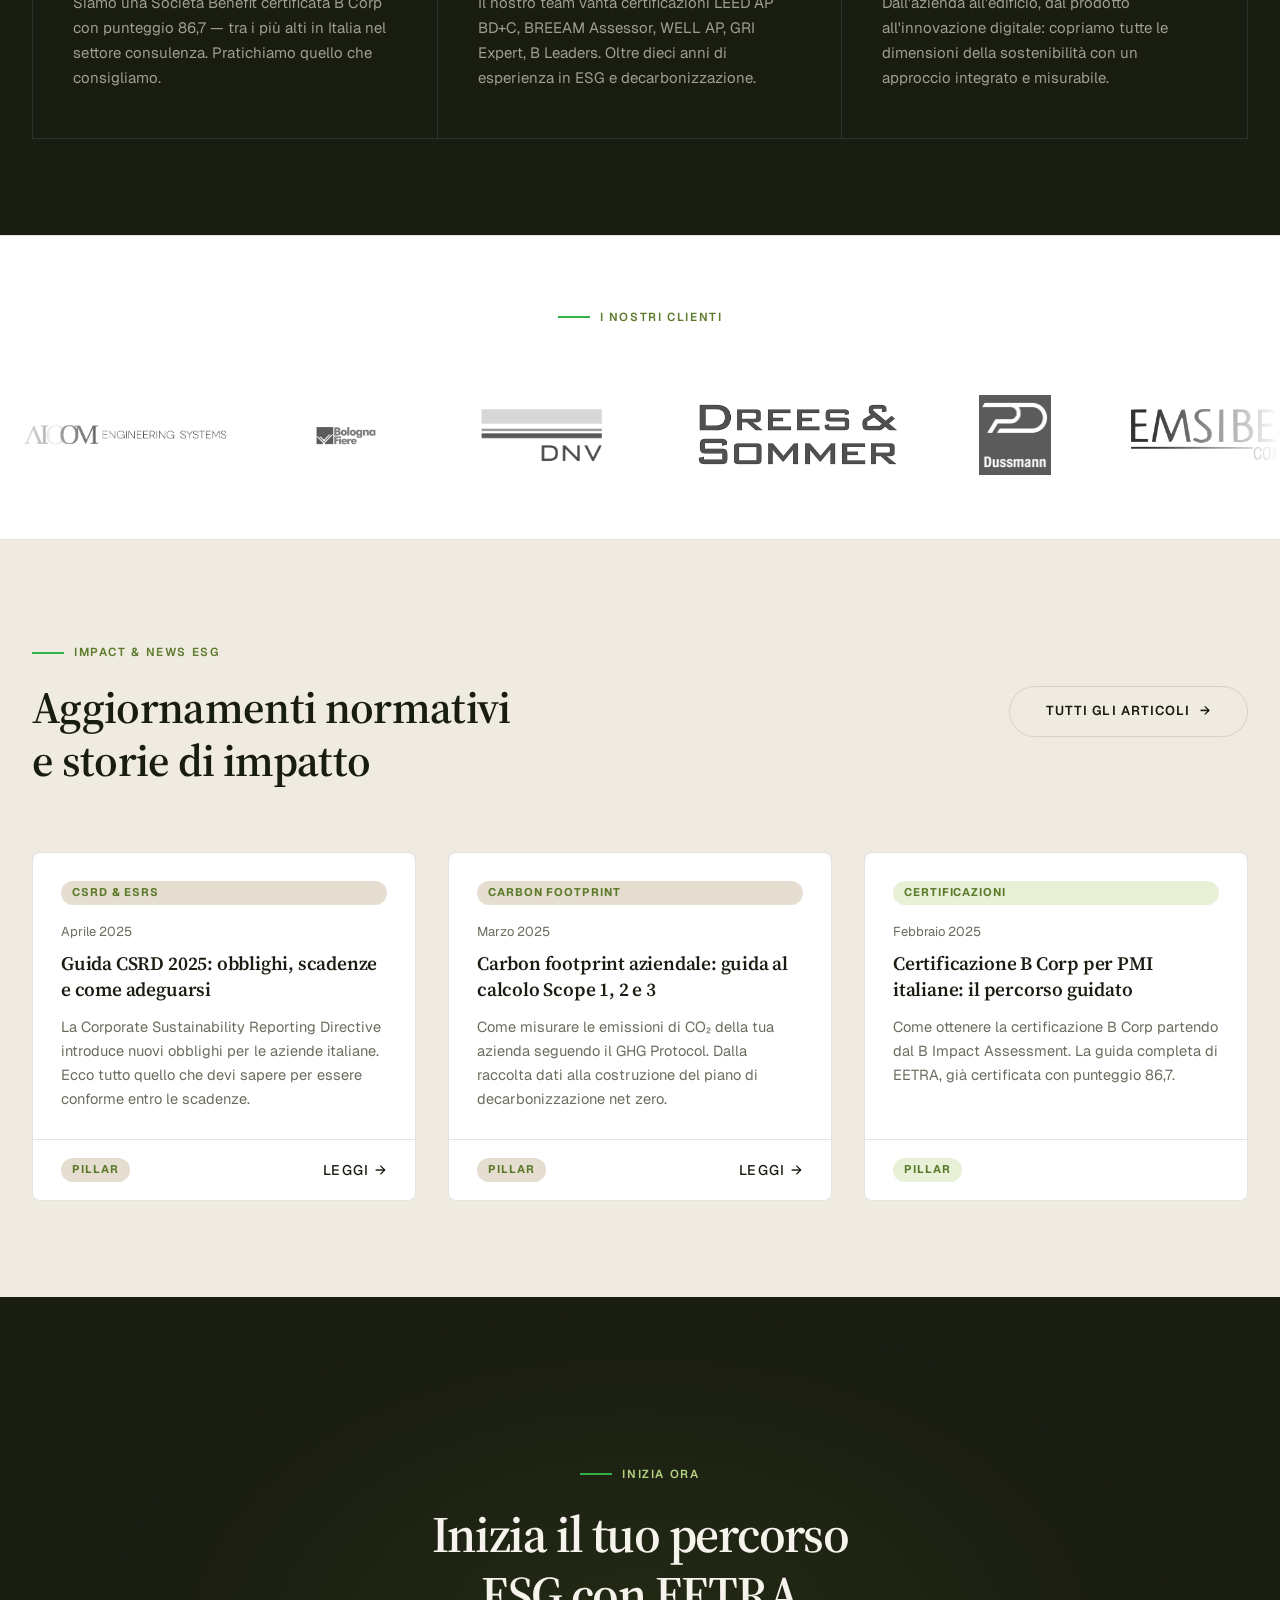
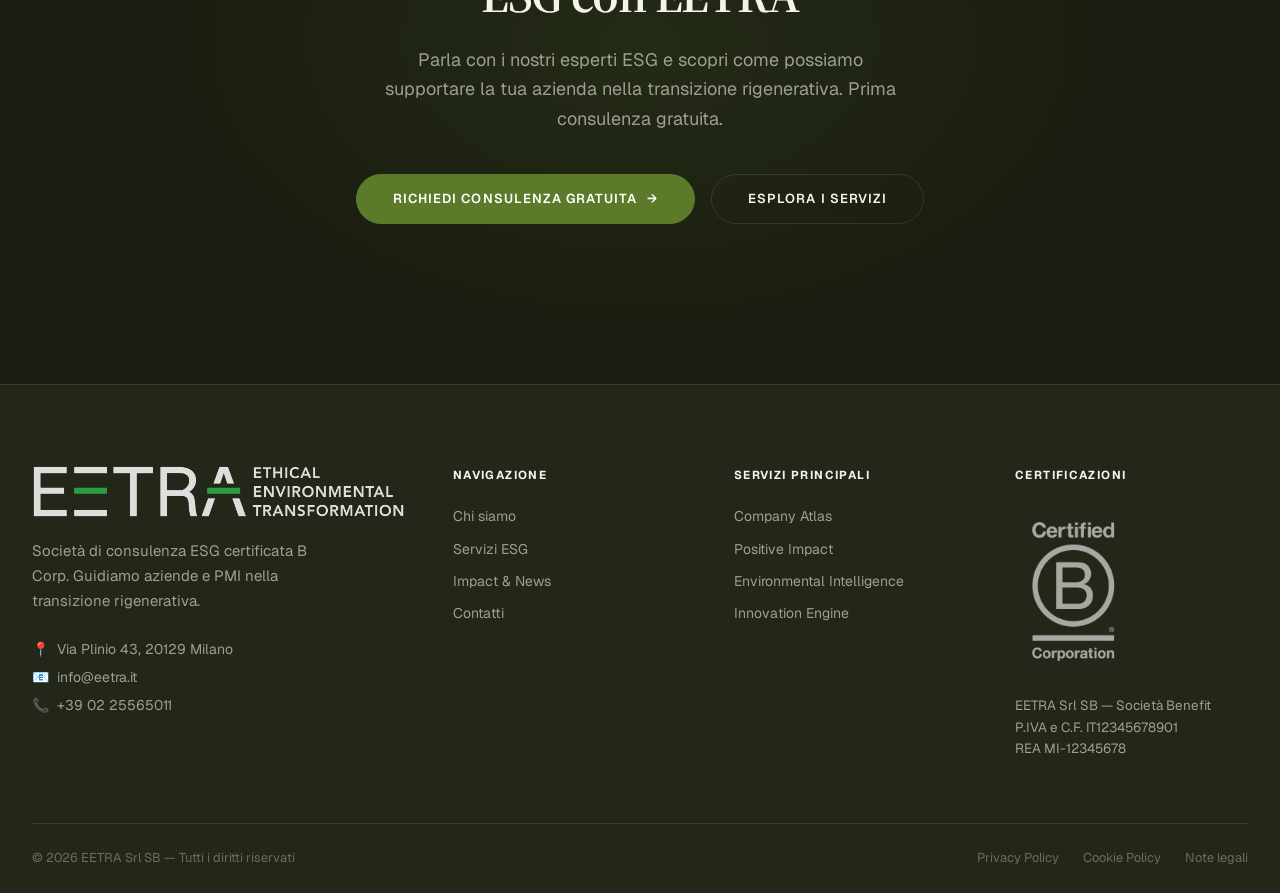
==== commit 7e4519d4: "uptade" ====
--- a/index.html
+++ b/index.html
@@ -32,7 +32,7 @@
         <li><a href="chi-siamo.html" class="nav__link">Chi siamo</a></li>
         <li><a href="servizi.html" class="nav__link">Servizi</a></li>
         <li><a href="impact.html" class="nav__link">Impact</a></li>
-                <li><a href="contatti.html" class="nav__link">Contatti</a></li>
+        <li><a href="contatti.html" class="nav__link">Contatti</a></li>
       </ul>
       <a href="contatti.html" class="btn btn-primary nav__cta">Richiedi consulenza</a>
       <button class="nav__hamburger" id="hamburger" aria-label="Apri menu" aria-expanded="false">
@@ -46,7 +46,7 @@
     <a href="chi-siamo.html" class="nav__mobile-link">Chi siamo</a>
     <a href="servizi.html" class="nav__mobile-link">Servizi</a>
     <a href="impact.html" class="nav__mobile-link">Impact</a>
-        <a href="contatti.html" class="nav__mobile-link">Contatti</a>
+    <a href="contatti.html" class="nav__mobile-link">Contatti</a>
     <div class="nav__mobile-cta" style="margin-top:2.5rem">
       <a href="contatti.html" class="btn btn-primary">Richiedi consulenza</a>
     </div>
@@ -922,7 +922,7 @@
             <a href="chi-siamo.html">Chi siamo</a>
             <a href="servizi.html">Servizi ESG</a>
             <a href="impact.html">Impact &amp; News</a>
-                        <a href="contatti.html">Contatti</a>
+            <a href="contatti.html">Contatti</a>
           </nav>
         </div>
 
--- a/css/style.css
+++ b/css/style.css
@@ -1264,12 +1264,6 @@
   border: 1px solid var(--border-dk);
   border-radius: var(--r-md);
   overflow: hidden;
-  transition: all var(--tr);
-}
-
-.team-card:hover {
-  transform: translateY(-4px);
-  box-shadow: 0 20px 40px rgba(0, 0, 0, 0.3);
 }
 
 .team-card__photo {
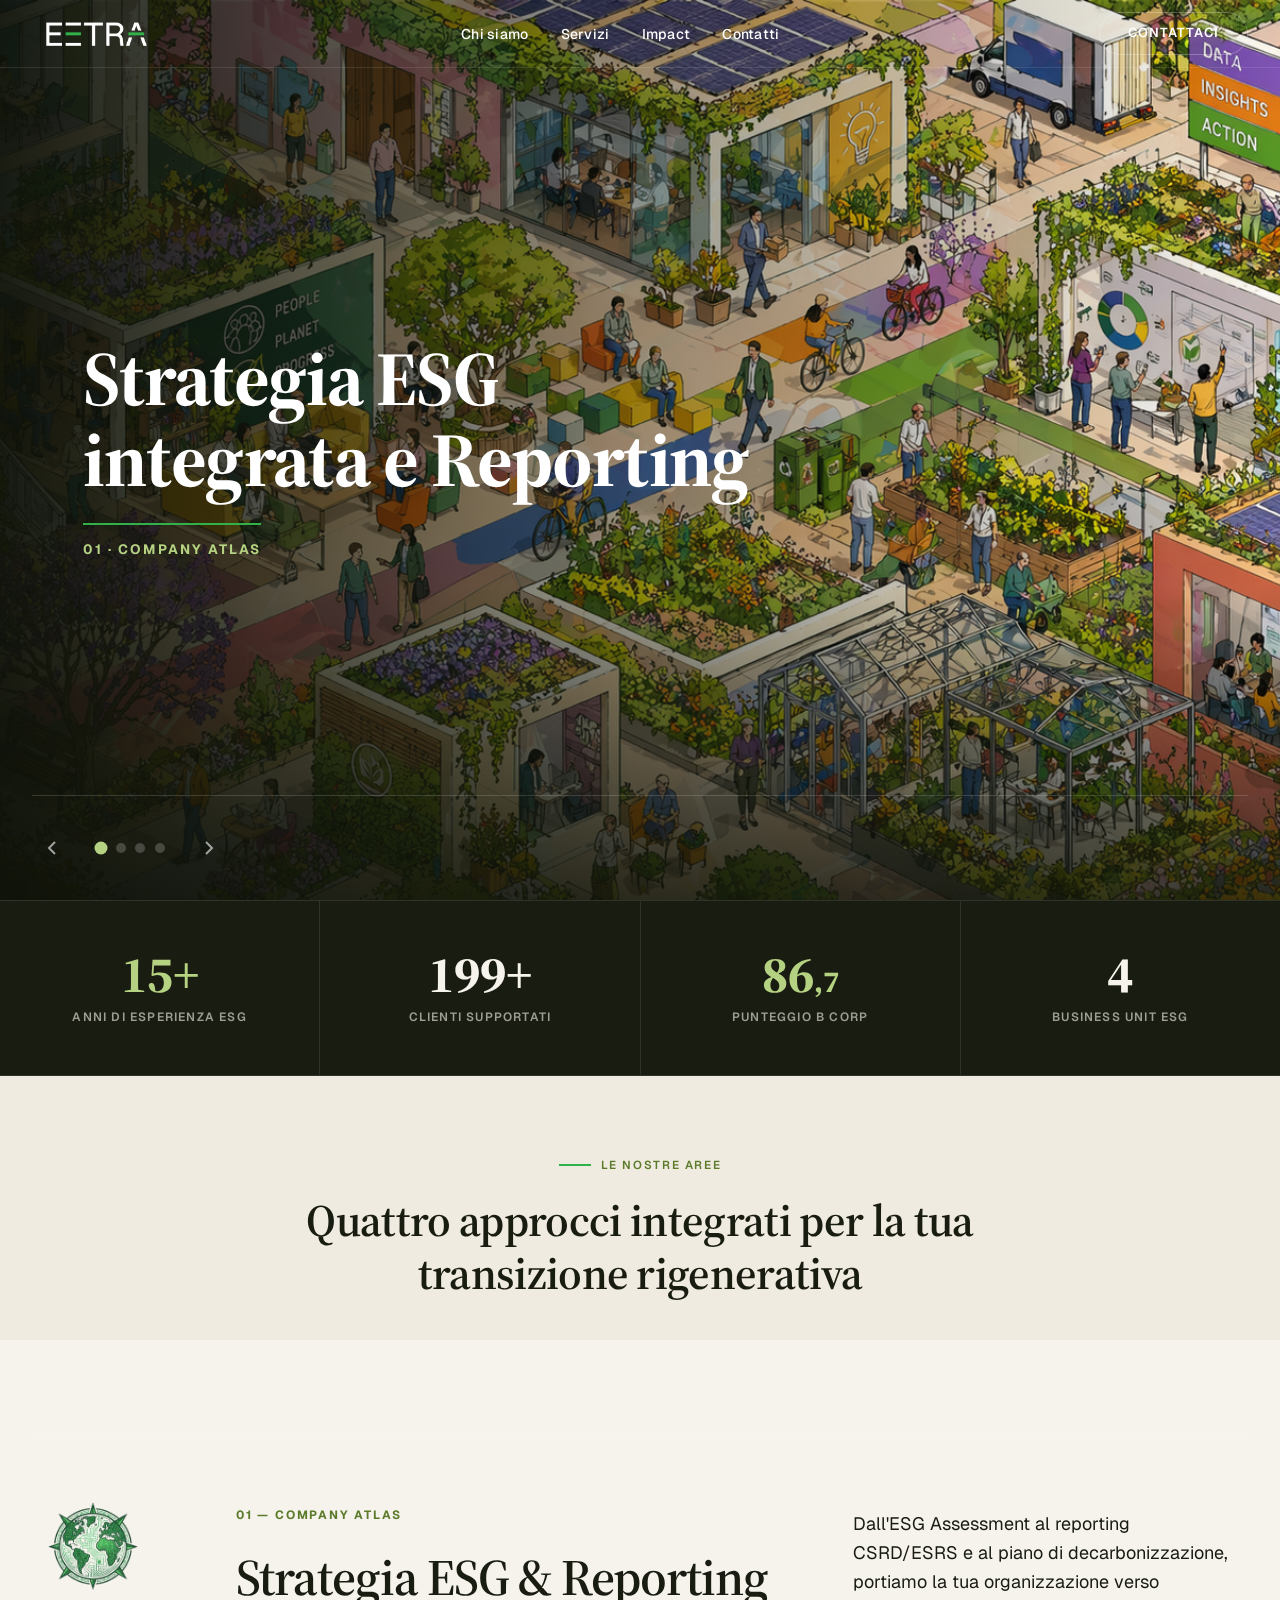
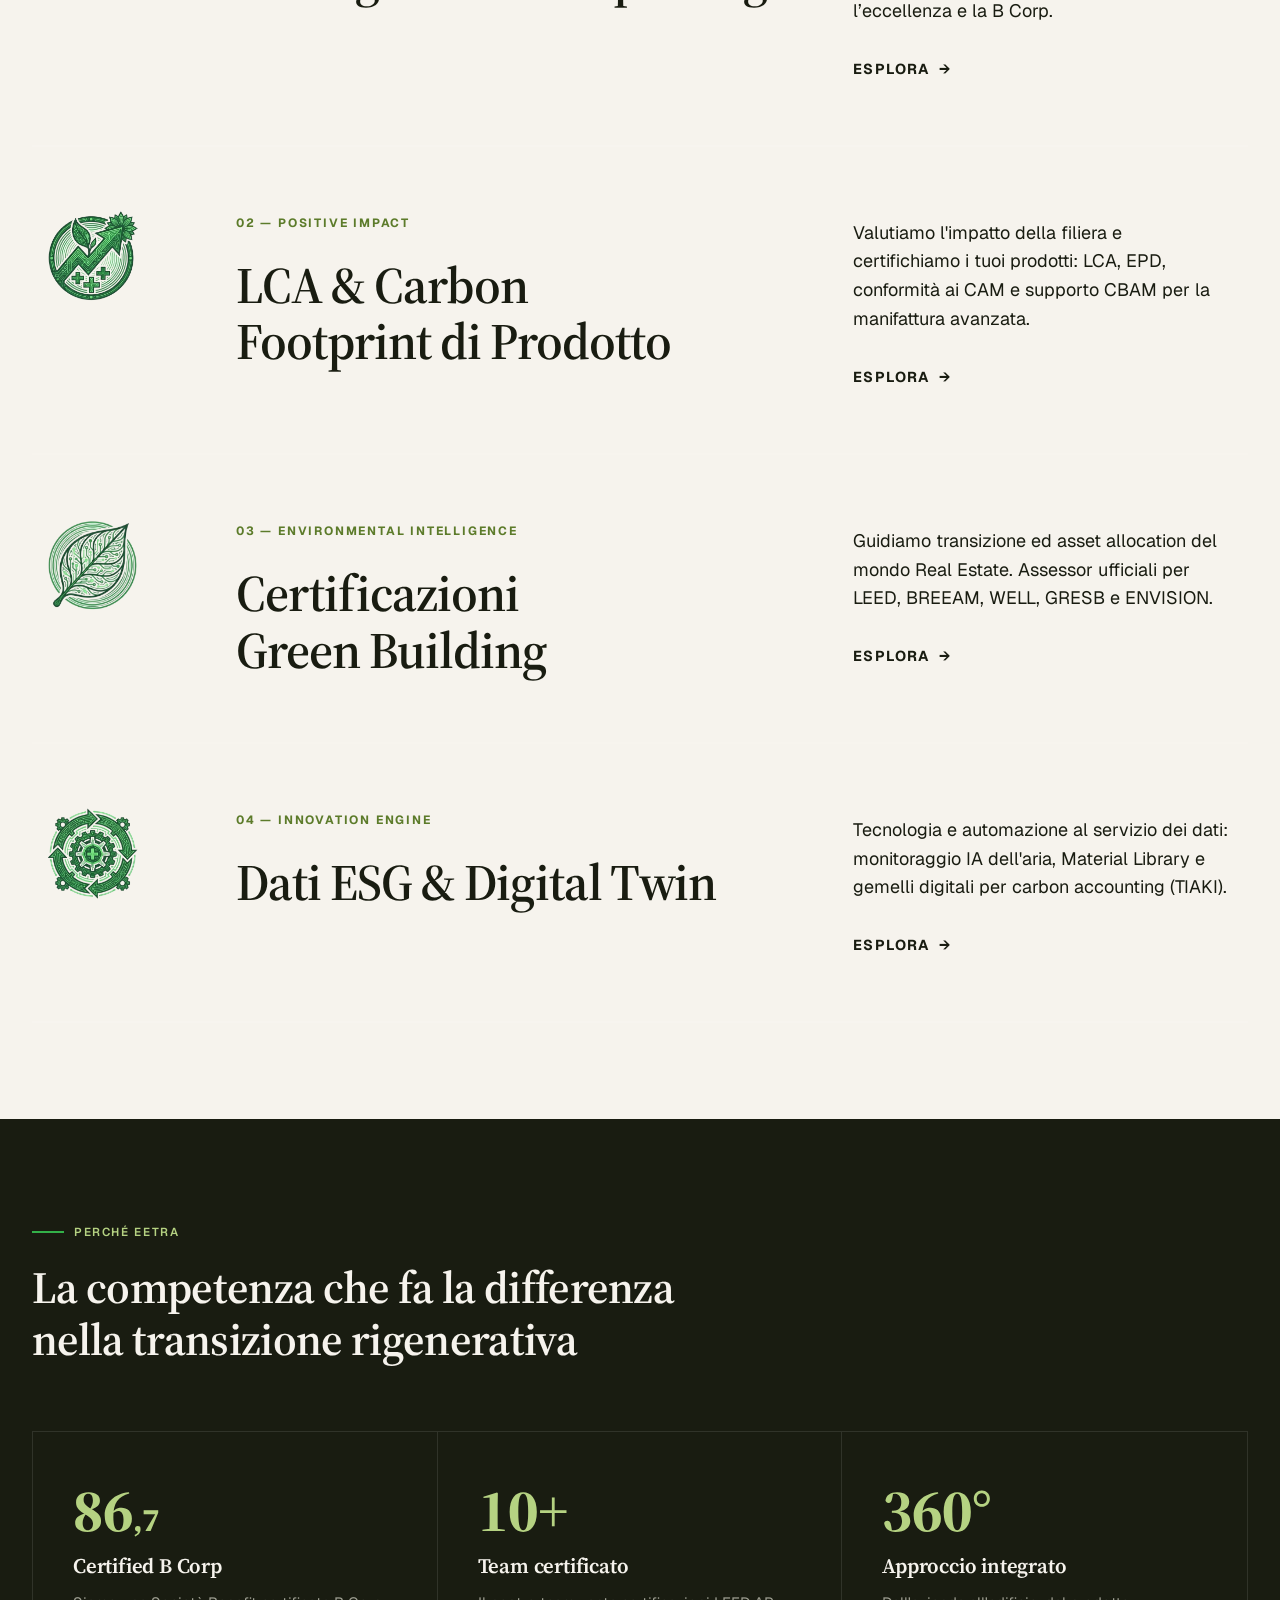
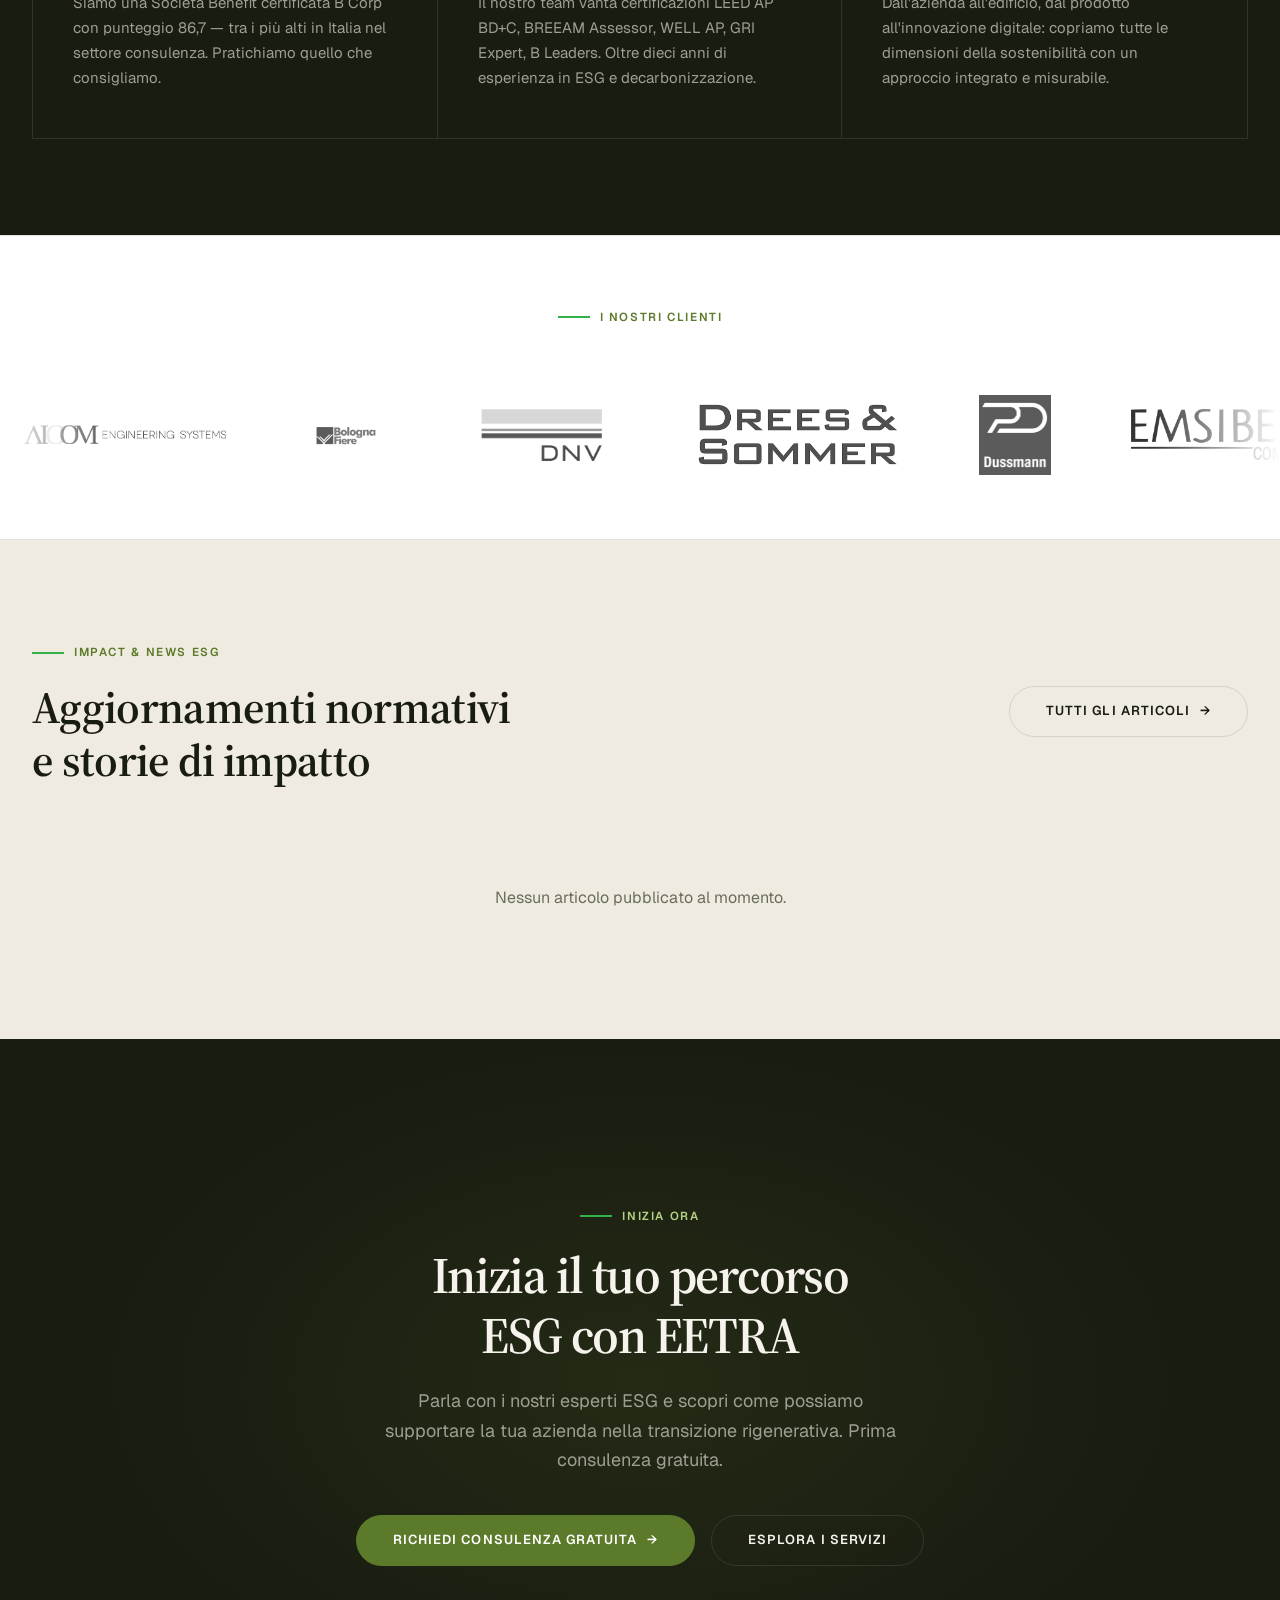
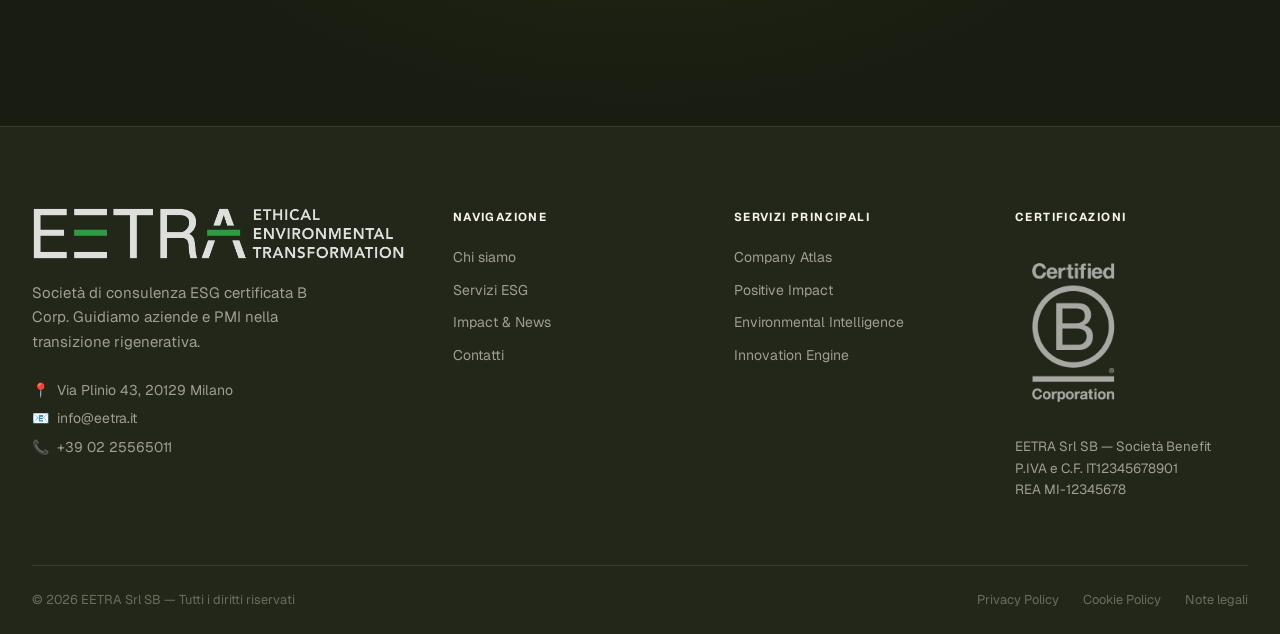
==== commit 73e78f76: "aggiornamento" ====
--- a/index.html
+++ b/index.html
@@ -34,7 +34,7 @@
         <li><a href="impact.html" class="nav__link">Impact</a></li>
         <li><a href="contatti.html" class="nav__link">Contatti</a></li>
       </ul>
-      <a href="contatti.html" class="btn btn-primary nav__cta">Richiedi consulenza</a>
+      <a href="contatti.html" class="btn btn-primary nav__cta">Contattaci</a>
       <button class="nav__hamburger" id="hamburger" aria-label="Apri menu" aria-expanded="false">
         <span></span><span></span><span></span>
       </button>
@@ -48,7 +48,7 @@
     <a href="impact.html" class="nav__mobile-link">Impact</a>
     <a href="contatti.html" class="nav__mobile-link">Contatti</a>
     <div class="nav__mobile-cta" style="margin-top:2.5rem">
-      <a href="contatti.html" class="btn btn-primary">Richiedi consulenza</a>
+      <a href="contatti.html" class="btn btn-primary">Contattaci</a>
     </div>
   </div>
 
@@ -816,55 +816,20 @@
         </a>
       </div>
 
-      <div class="grid-3">
-        <!-- Article 1 -->
-        <div class="impact-card fade-up">
+      <!-- Dynamic blog preview: last 3 published posts from IndexedDB -->
+      <div class="grid-3" id="blog-preview-grid">
+        <!-- Filled by blog-manager.js -->
+        <div class="impact-card" style="opacity:0.4;pointer-events:none">
           <div class="impact-card__body">
-            <span class="impact-card__cat">CSRD &amp; ESRS</span>
-            <p class="impact-card__date">Aprile 2025</p>
-            <h3 class="impact-card__title">Guida CSRD 2025: obblighi, scadenze e come adeguarsi</h3>
-            <p class="impact-card__exc">La Corporate Sustainability Reporting Directive introduce nuovi obblighi per le
-              aziende italiane. Ecco tutto quello che devi sapere per essere conforme entro le scadenze.</p>
+            <span class="impact-card__cat">Caricamento…</span>
+            <h3 class="impact-card__title" style="height:1.5rem;background:var(--border-lt);border-radius:4px"></h3>
           </div>
-          <div class="impact-card__ft">
-            <span class="impact-card__cat" style="margin:0">Pillar</span>
-            <a href="impact.html" class="btn btn-ghost-dk" style="font-size:0.875rem">Leggi <span
-                class="arrow">→</span></a>
-          </div>
-        </div>
-
-        <!-- Article 2 -->
-        <div class="impact-card fade-up delay-1">
-          <div class="impact-card__body">
-            <span class="impact-card__cat">Carbon Footprint</span>
-            <p class="impact-card__date">Marzo 2025</p>
-            <h3 class="impact-card__title">Carbon footprint aziendale: guida al calcolo Scope 1, 2 e 3</h3>
-            <p class="impact-card__exc">Come misurare le emissioni di CO₂ della tua azienda seguendo il GHG Protocol.
-              Dalla raccolta dati alla costruzione del piano di decarbonizzazione net zero.</p>
-          </div>
-          <div class="impact-card__ft">
-            <span class="impact-card__cat" style="margin:0; background:var(--cream-2)">Pillar</span>
-            <a href="impact.html" class="btn btn-ghost-dk" style="font-size:0.875rem">Leggi <span
-                class="arrow">→</span></a>
-          </div>
-        </div>
-
-        <!-- Article 3 -->
-        <div class="impact-card fade-up delay-2">
-          <div class="impact-card__body">
-            <span class="impact-card__cat" style="background:#e8f0d8">Certificazioni</span>
-            <p class="impact-card__date">Febbraio 2025</p>
-            <h3 class="impact-card__title">Certificazione B Corp per PMI italiane: il percorso guidato</h3>
-            <p class="impact-card__exc">Come ottenere la certificazione B Corp partendo dal B Impact Assessment. La
-              guida completa di EETRA, già certificata con punteggio 86,7.</p>
-          </div>
-          <div class="impact-card__ft">
-            <span class="impact-card__cat" style="margin:0; background:#e8f0d8; color:var(--green)">Pillar</span>
-          </div>
         </div>
       </div>
     </div>
   </section>
+
+
 
   <!-- ============================================================
      CTA FINALE
@@ -975,6 +940,11 @@
     }
   </style>
 
+  <script src="js/blog-manager.js"></script>
+  <script>
+    /* Load last 3 published blog posts into the Impact Preview section */
+    BM.renderInto('blog-preview-grid', { limit: 3 });
+  </script>
   <script src="js/main.js"></script>
 </body>
 
--- a/css/style.css
+++ b/css/style.css
@@ -909,11 +909,29 @@
 .impact-card {
   background: var(--white);
   border: 1px solid var(--border-lt);
-  border-radius: var(--r-md);
+  border-radius: var(--r-lg);
   overflow: hidden;
   display: flex;
   flex-direction: column;
+  height: 100%;
   transition: all var(--tr);
+  cursor: pointer;
+}
+.impact-card__img {
+  position: relative;
+  aspect-ratio: 16 / 9;
+  overflow: hidden;
+  background: var(--cream-2);
+}
+.impact-card__img img {
+  width: 100%;
+  height: 100%;
+  object-fit: cover;
+  object-position: center center;
+  transition: transform var(--tr-slow);
+}
+.impact-card:hover .impact-card__img img {
+  transform: scale(1.04);
 }
 
 .impact-card:hover {
@@ -922,7 +940,7 @@
 }
 
 .impact-card__body {
-  padding: 1.75rem;
+  padding: 2.25rem;
   flex: 1;
   display: flex;
   flex-direction: column;
@@ -941,37 +959,178 @@
   margin-bottom: 1rem;
 }
 
+.impact-card__it {
+  display: inline-block;
+  font-size: 0.7rem;
+  font-weight: 700;
+  letter-spacing: 0.1em;
+  text-transform: uppercase;
+  color: var(--muted-dk);
+  margin-bottom: 0.5rem;
+}
+
 .impact-card__date {
   font-size: 0.8125rem;
   color: var(--muted-dk);
-  margin-bottom: 0.5rem;
+  margin-bottom: 0.75rem;
 }
 
 .impact-card__title {
   font-family: var(--font-serif);
-  font-size: 1.2rem;
+  font-size: 1.6rem;
   font-weight: 600;
   color: var(--dark);
-  line-height: 1.35;
-  letter-spacing: -0.01em;
-  margin-bottom: 0.75rem;
+  line-height: 1.25;
+  letter-spacing: -0.015em;
+  margin-bottom: 1rem;
 }
 
 .impact-card__exc {
-  font-size: 0.9125rem;
+  font-size: 1rem;
   color: var(--muted-dk);
-  line-height: 1.65;
+  line-height: 1.7;
   flex: 1;
+  display: -webkit-box;
+  -webkit-line-clamp: 3;
+  -webkit-box-orient: vertical;
+  overflow: hidden;
 }
 
 .impact-card__ft {
-  padding: 1.125rem 1.75rem;
+  padding: 1.25rem 2.25rem;
   border-top: 1px solid var(--border-lt);
   display: flex;
   align-items: center;
   justify-content: space-between;
 }
 
+/* ---------- BLOG READER MODAL ---------- */
+.bm-modal {
+  position: fixed;
+  inset: 0;
+  background: rgba(25, 28, 17, 0.85);
+  backdrop-filter: blur(12px);
+  -webkit-backdrop-filter: blur(12px);
+  z-index: 2000;
+  display: flex;
+  align-items: center;
+  justify-content: center;
+  padding: 2rem;
+  opacity: 0;
+  visibility: hidden;
+  transition: all 400ms cubic-bezier(0.4, 0, 0.2, 1);
+}
+
+.bm-modal--open {
+  opacity: 1;
+  visibility: visible;
+}
+
+.bm-modal__container {
+  background: var(--white);
+  width: 100%;
+  max-width: 900px;
+  max-height: 90vh;
+  border-radius: var(--r-lg);
+  overflow-y: auto;
+  position: relative;
+  transform: translateY(20px);
+  transition: transform 500ms cubic-bezier(0.34, 1.56, 0.64, 1);
+  box-shadow: 0 40px 100px rgba(0,0,0,0.3);
+}
+
+.bm-modal--open .bm-modal__container {
+  transform: translateY(0);
+}
+
+.bm-modal__close {
+  position: absolute;
+  top: 1.5rem;
+  right: 1.5rem;
+  width: 44px;
+  height: 44px;
+  background: var(--white);
+  border-radius: 50%;
+  display: flex;
+  align-items: center;
+  justify-content: center;
+  color: var(--dark);
+  cursor: pointer;
+  z-index: 10;
+  box-shadow: 0 4px 12px rgba(0,0,0,0.1);
+  transition: all var(--tr);
+}
+
+.bm-modal__close:hover {
+  background: var(--green);
+  color: var(--white);
+  transform: rotate(90deg);
+}
+
+.bm-modal__hero {
+  width: 100%;
+  max-height: 520px;
+  position: relative;
+  overflow: hidden;
+  background: var(--dark);
+  display: flex;
+  align-items: center;
+  justify-content: center;
+}
+
+.bm-modal__hero:empty {
+  display: none;
+}
+
+.bm-modal__hero img {
+  width: 100%;
+  max-height: 520px;
+  object-fit: contain;
+  object-position: center center;
+}
+
+.bm-modal__inner {
+  padding: 3rem 4rem;
+}
+
+@media (max-width: 768px) {
+  .bm-modal { padding: 0; }
+  .bm-modal__container { max-height: 100vh; border-radius: 0; }
+  .bm-modal__inner { padding: 2rem 1.5rem; }
+  .bm-modal__hero { height: 280px; }
+}
+
+.bm-modal__meta {
+  display: flex;
+  align-items: center;
+  gap: 1rem;
+  margin-bottom: 1.5rem;
+}
+
+.bm-modal__title {
+  font-family: var(--font-serif);
+  font-size: clamp(1.75rem, 4vw, 3rem);
+  font-weight: 600;
+  color: var(--dark);
+  line-height: 1.15;
+  margin-bottom: 2rem;
+  letter-spacing: -0.02em;
+}
+
+.bm-modal__text {
+  font-size: 1.125rem;
+  line-height: 1.8;
+  color: var(--dark-2);
+  white-space: pre-wrap; /* Preserve line breaks */
+}
+
+.bm-modal__text p { margin-bottom: 1.5rem; }
+
+.bm-modal__footer {
+  margin-top: 3rem;
+  padding-top: 2rem;
+  border-top: 1px solid var(--border-lt);
+}
 /* ---------- CTA SECTION ---------- */
 .cta-sec {
   position: relative;
@@ -1267,15 +1426,19 @@
 }
 
 .team-card__photo {
-  aspect-ratio: 3/4;
+  aspect-ratio: 4 / 5;
   background: var(--dark-3);
   overflow: hidden;
 }
 
+.team-img,
 .team-card__photo img {
   width: 100%;
   height: 100%;
   object-fit: cover;
+  object-position: top center;
+  display: block;
+  filter: grayscale(100%) contrast(1.05) brightness(1.02);
 }
 
 .team-card__photo-placeholder {
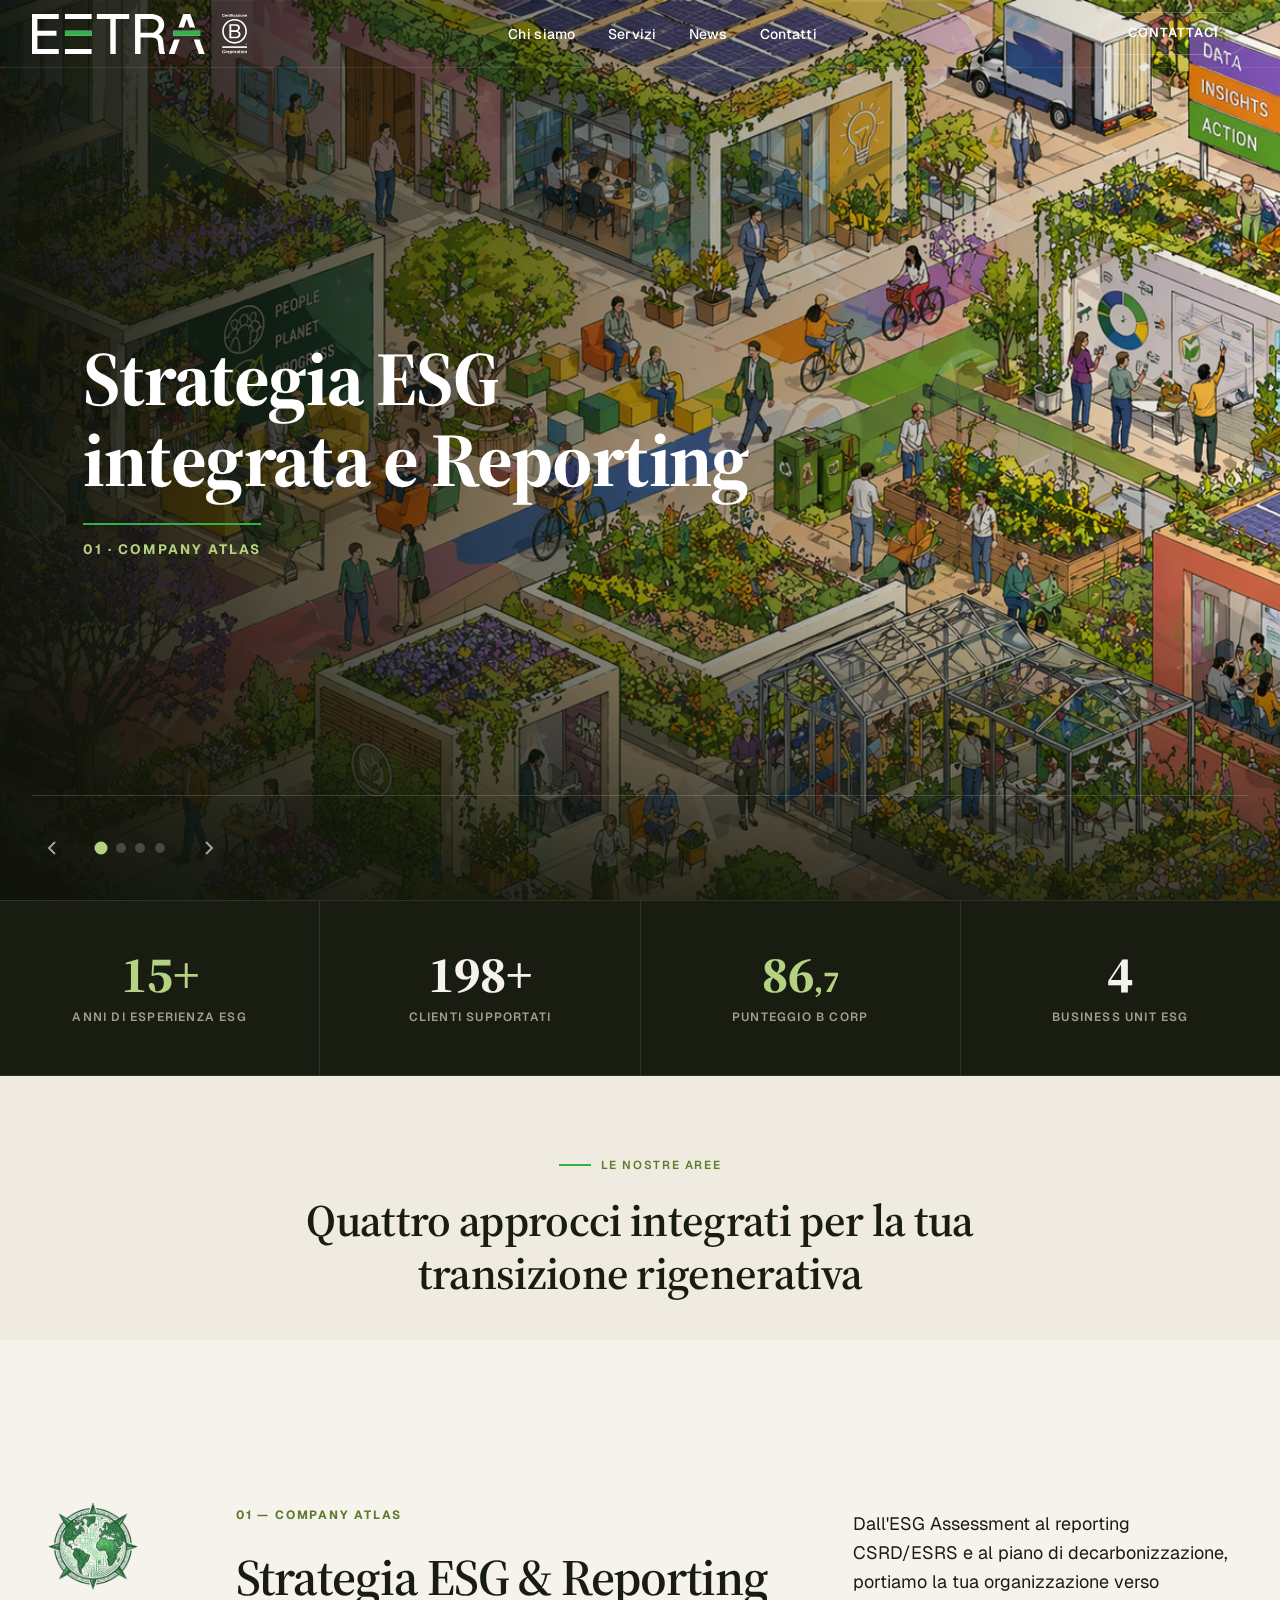
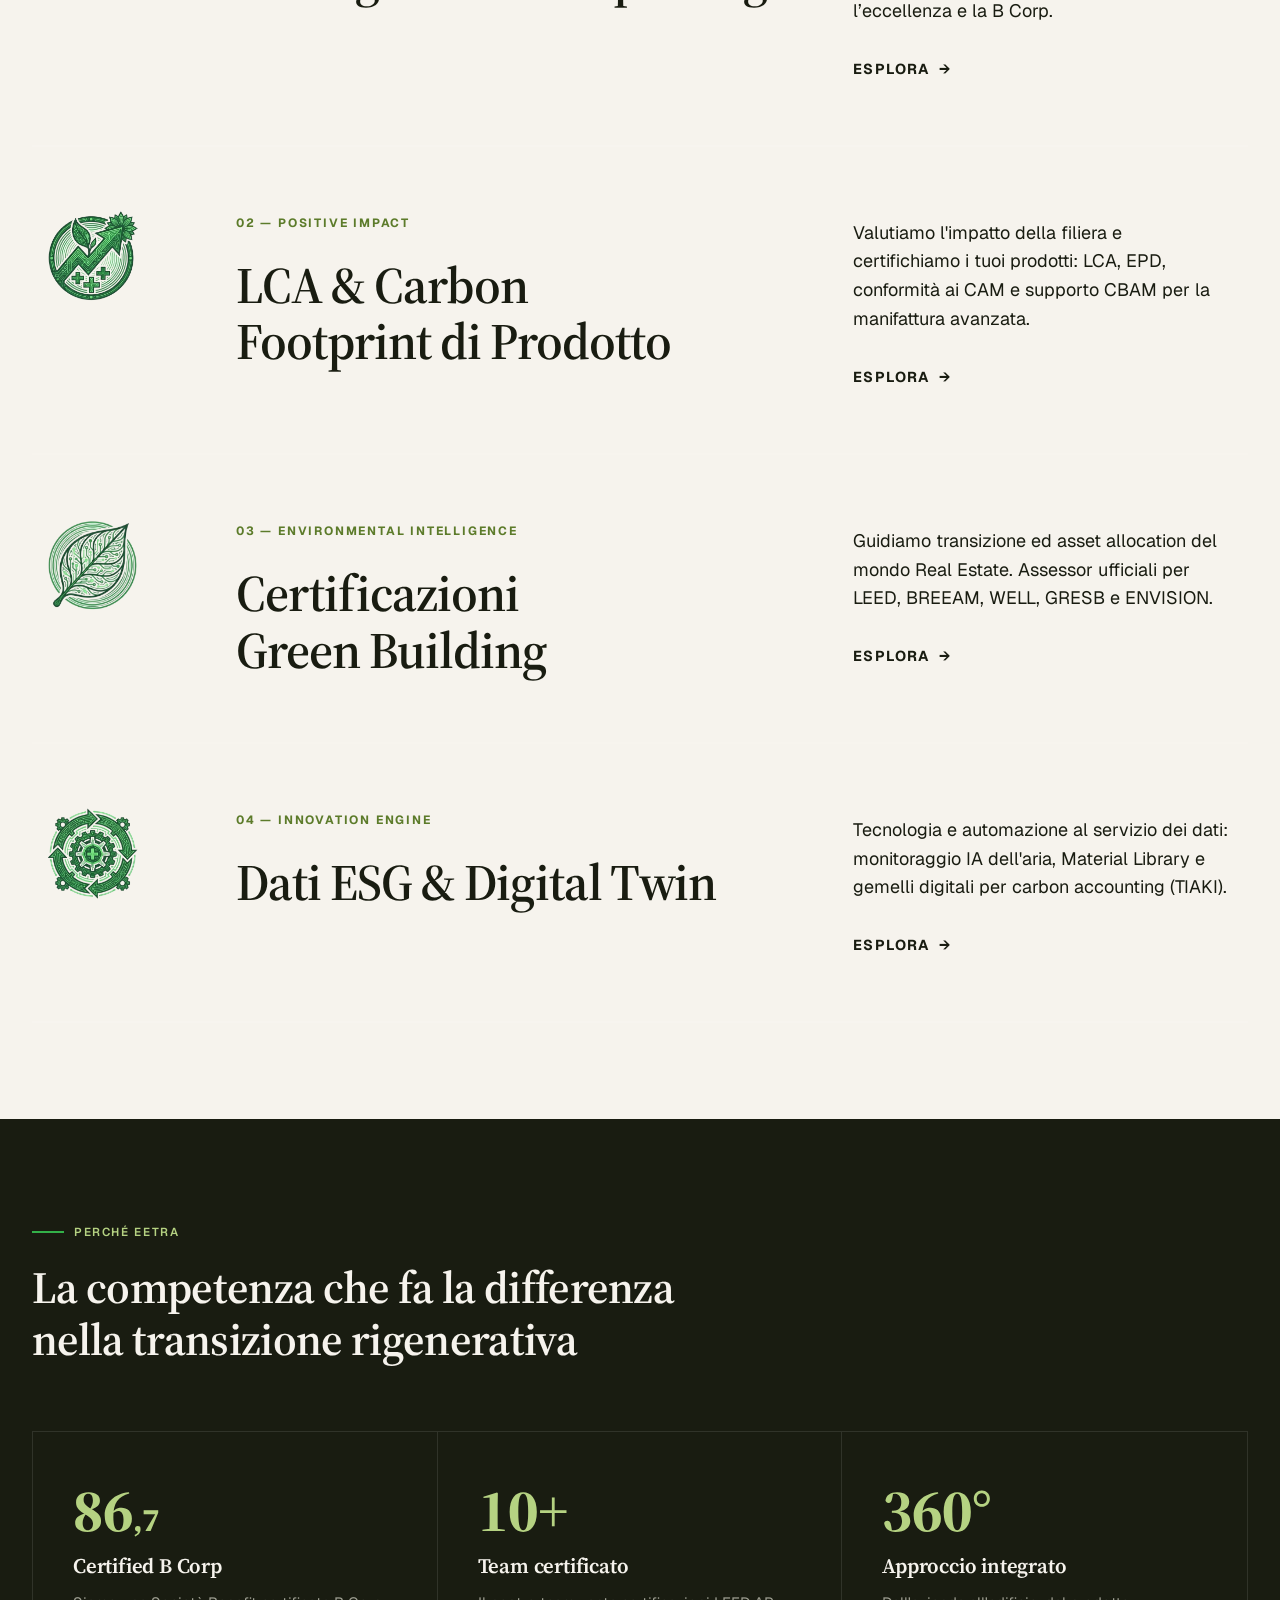
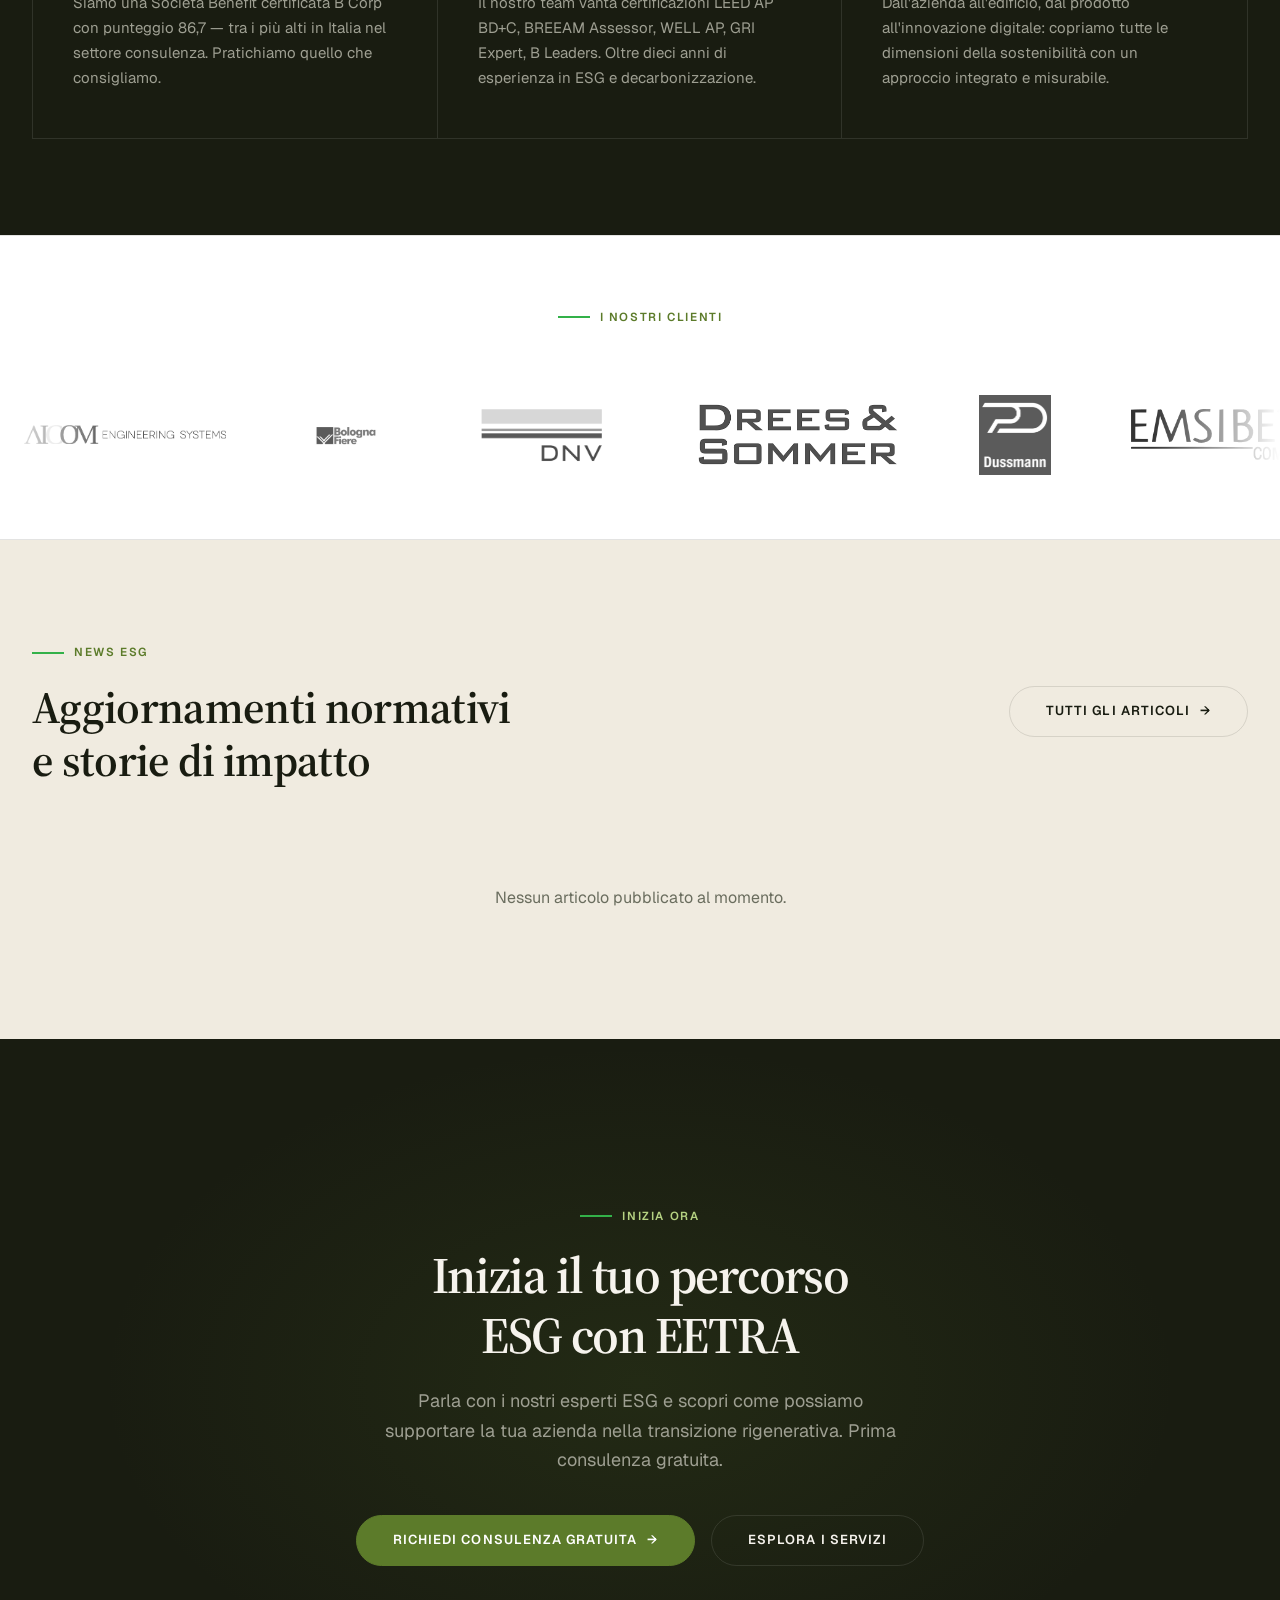
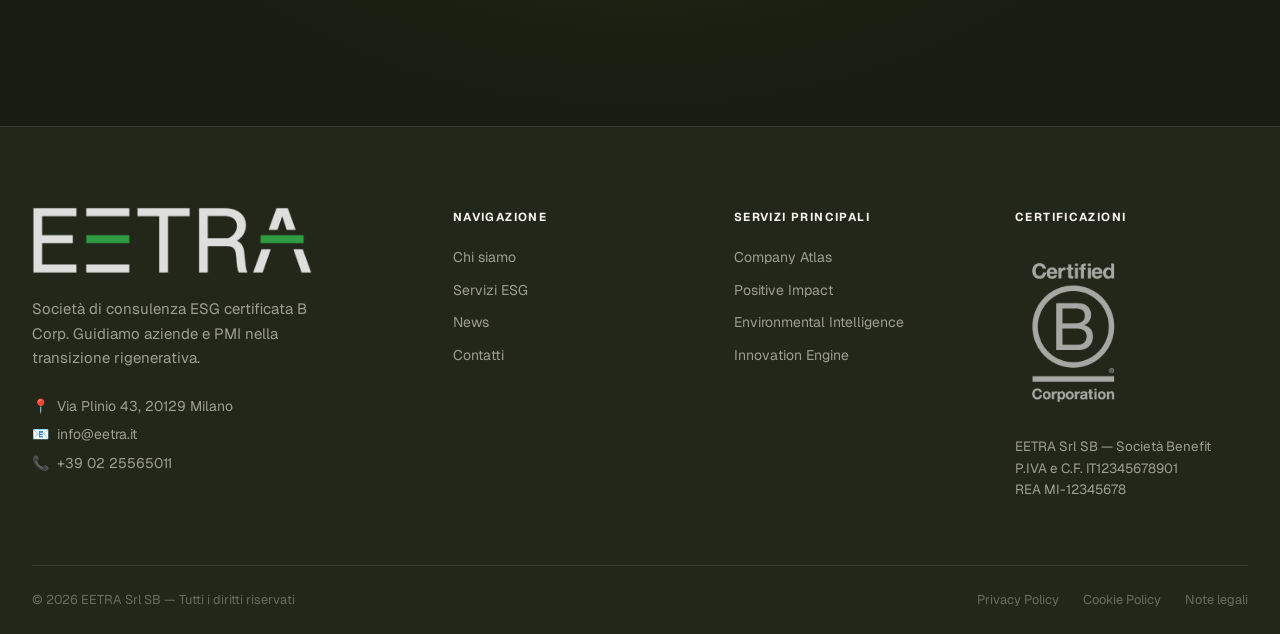
==== commit eab70dae: "update" ====
--- a/index.html
+++ b/index.html
@@ -25,13 +25,12 @@
   <nav class="nav" id="nav" role="navigation" aria-label="Navigazione principale">
     <div class="nav__inner">
       <a href="index.html" class="nav__logo" aria-label="EETRA — Home">
-        <img src="infosito/01_Loghi/Logo EETRA/GRAPHICHE SINGOLE-02.png" alt="EETRA logo"
-          onerror="this.src='infosito/01_Loghi/Logo EETRA/GRAPHICHE SINGOLE-01.png'">
+        <img src="infosito/01_Loghi/Logo EETRA/LOGO BCORP/Logo Bianco (1) (1) (3).svg" alt="EETRA logo">
       </a>
       <ul class="nav__links" role="list">
         <li><a href="chi-siamo.html" class="nav__link">Chi siamo</a></li>
         <li><a href="servizi.html" class="nav__link">Servizi</a></li>
-        <li><a href="impact.html" class="nav__link">Impact</a></li>
+        <li><a href="news.html" class="nav__link">News</a></li>
         <li><a href="contatti.html" class="nav__link">Contatti</a></li>
       </ul>
       <a href="contatti.html" class="btn btn-primary nav__cta">Contattaci</a>
@@ -45,7 +44,7 @@
   <div class="nav__mobile" id="mobileMenu" role="dialog" aria-label="Menu mobile">
     <a href="chi-siamo.html" class="nav__mobile-link">Chi siamo</a>
     <a href="servizi.html" class="nav__mobile-link">Servizi</a>
-    <a href="impact.html" class="nav__mobile-link">Impact</a>
+    <a href="news.html" class="nav__mobile-link">News</a>
     <a href="contatti.html" class="nav__mobile-link">Contatti</a>
     <div class="nav__mobile-cta" style="margin-top:2.5rem">
       <a href="contatti.html" class="btn btn-primary">Contattaci</a>
@@ -806,12 +805,12 @@
     <div class="container">
       <div class="flex-between mb-8" style="flex-wrap:wrap; gap:1.5rem">
         <div>
-          <div class="sec-label"><span>Impact &amp; News ESG</span></div>
+          <div class="sec-label"><span>News ESG</span></div>
           <h2 class="t-h2 fade-up" style="color:var(--dark)">
             Aggiornamenti normativi<br>e storie di impatto
           </h2>
         </div>
-        <a href="impact.html" class="btn btn-outline-dk">
+        <a href="news.html" class="btn btn-outline-dk">
           Tutti gli articoli <span class="arrow">→</span>
         </a>
       </div>
@@ -861,7 +860,7 @@
 
         <!-- Col 1: Logo + Info -->
         <div>
-          <img src="infosito/01_Loghi/Logo EETRA/GRAPHICHE SINGOLE-04.png" alt="EETRA" class="footer__logo-img"
+          <img src="infosito/01_Loghi/Logo EETRA/GRAPHICHE SINGOLE-02.png" alt="EETRA" class="footer__logo-img"
             onerror="this.src='infosito/01_Loghi/Logo EETRA/GRAPHICHE SINGOLE-01.png'">
           <p class="footer__tagline">
             Società di consulenza ESG certificata B Corp. Guidiamo aziende e PMI nella transizione rigenerativa.
@@ -886,7 +885,7 @@
           <nav class="footer__nav" aria-label="Footer navigation">
             <a href="chi-siamo.html">Chi siamo</a>
             <a href="servizi.html">Servizi ESG</a>
-            <a href="impact.html">Impact &amp; News</a>
+            <a href="news.html">News</a>
             <a href="contatti.html">Contatti</a>
           </nav>
         </div>
--- a/css/style.css
+++ b/css/style.css
@@ -440,7 +440,7 @@
 }
 
 .nav__logo img {
-  height: 130px;
+  height: 40px;
   width: auto;
   transition: height 0.3s ease;
 }
@@ -889,15 +889,18 @@
 }
 
 .ticker-logo {
-  height: 80px; /* Increased height for better visibility */
+  height: 80px;
+  /* Increased height for better visibility */
   width: auto;
-  max-width: 250px; /* Increased max-width to allow wide logos to be taller */
+  max-width: 250px;
+  /* Increased max-width to allow wide logos to be taller */
   object-fit: contain;
   opacity: 0.8;
   filter: grayscale(1);
   transition: all var(--tr);
   flex-shrink: 0;
-  padding: 0 1.5rem; /* More horizontal spacing between logos */
+  padding: 0 1.5rem;
+  /* More horizontal spacing between logos */
 }
 
 .ticker-logo:hover {
@@ -917,12 +920,14 @@
   transition: all var(--tr);
   cursor: pointer;
 }
+
 .impact-card__img {
   position: relative;
   aspect-ratio: 16 / 9;
   overflow: hidden;
   background: var(--cream-2);
 }
+
 .impact-card__img img {
   width: 100%;
   height: 100%;
@@ -930,6 +935,7 @@
   object-position: center center;
   transition: transform var(--tr-slow);
 }
+
 .impact-card:hover .impact-card__img img {
   transform: scale(1.04);
 }
@@ -1036,7 +1042,7 @@
   position: relative;
   transform: translateY(20px);
   transition: transform 500ms cubic-bezier(0.34, 1.56, 0.64, 1);
-  box-shadow: 0 40px 100px rgba(0,0,0,0.3);
+  box-shadow: 0 40px 100px rgba(0, 0, 0, 0.3);
 }
 
 .bm-modal--open .bm-modal__container {
@@ -1057,7 +1063,7 @@
   color: var(--dark);
   cursor: pointer;
   z-index: 10;
-  box-shadow: 0 4px 12px rgba(0,0,0,0.1);
+  box-shadow: 0 4px 12px rgba(0, 0, 0, 0.1);
   transition: all var(--tr);
 }
 
@@ -1094,10 +1100,22 @@
 }
 
 @media (max-width: 768px) {
-  .bm-modal { padding: 0; }
-  .bm-modal__container { max-height: 100vh; border-radius: 0; }
-  .bm-modal__inner { padding: 2rem 1.5rem; }
-  .bm-modal__hero { height: 280px; }
+  .bm-modal {
+    padding: 0;
+  }
+
+  .bm-modal__container {
+    max-height: 100vh;
+    border-radius: 0;
+  }
+
+  .bm-modal__inner {
+    padding: 2rem 1.5rem;
+  }
+
+  .bm-modal__hero {
+    height: 280px;
+  }
 }
 
 .bm-modal__meta {
@@ -1121,16 +1139,20 @@
   font-size: 1.125rem;
   line-height: 1.8;
   color: var(--dark-2);
-  white-space: pre-wrap; /* Preserve line breaks */
-}
-
-.bm-modal__text p { margin-bottom: 1.5rem; }
+  white-space: pre-wrap;
+  /* Preserve line breaks */
+}
+
+.bm-modal__text p {
+  margin-bottom: 1.5rem;
+}
 
 .bm-modal__footer {
   margin-top: 3rem;
   padding-top: 2rem;
   border-top: 1px solid var(--border-lt);
 }
+
 /* ---------- CTA SECTION ---------- */
 .cta-sec {
   position: relative;
@@ -1190,8 +1212,7 @@
 }
 
 .footer__logo-img {
-  height: 50
-  px;
+  height: 70px;
   width: auto;
   margin-bottom: 1.25rem;
   opacity: 0.85;
@@ -2015,11 +2036,11 @@
   }
 
   .nav__logo img {
-    height: 64px;
+    height: 32px;
   }
 
   .footer__logo-img {
-    height: 30px;
+    height: 45px;
   }
 
   .nav__links,
